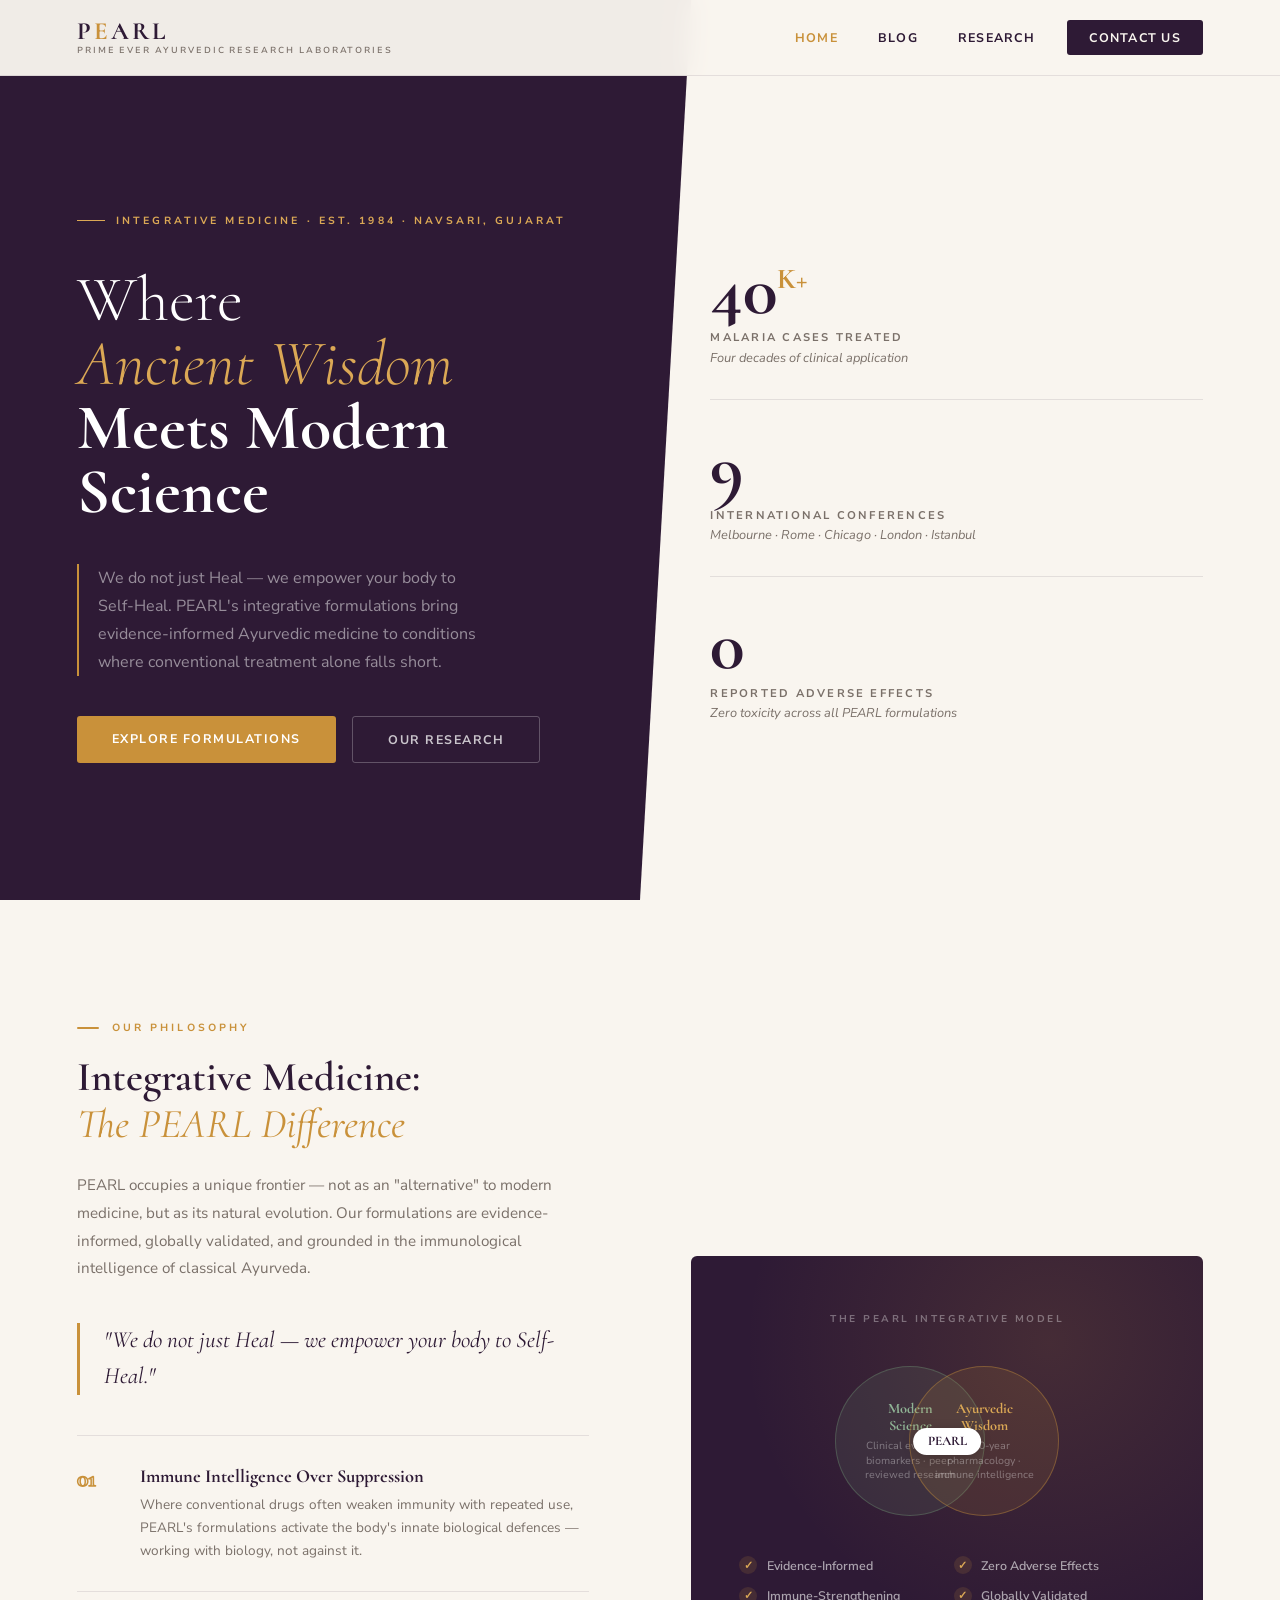
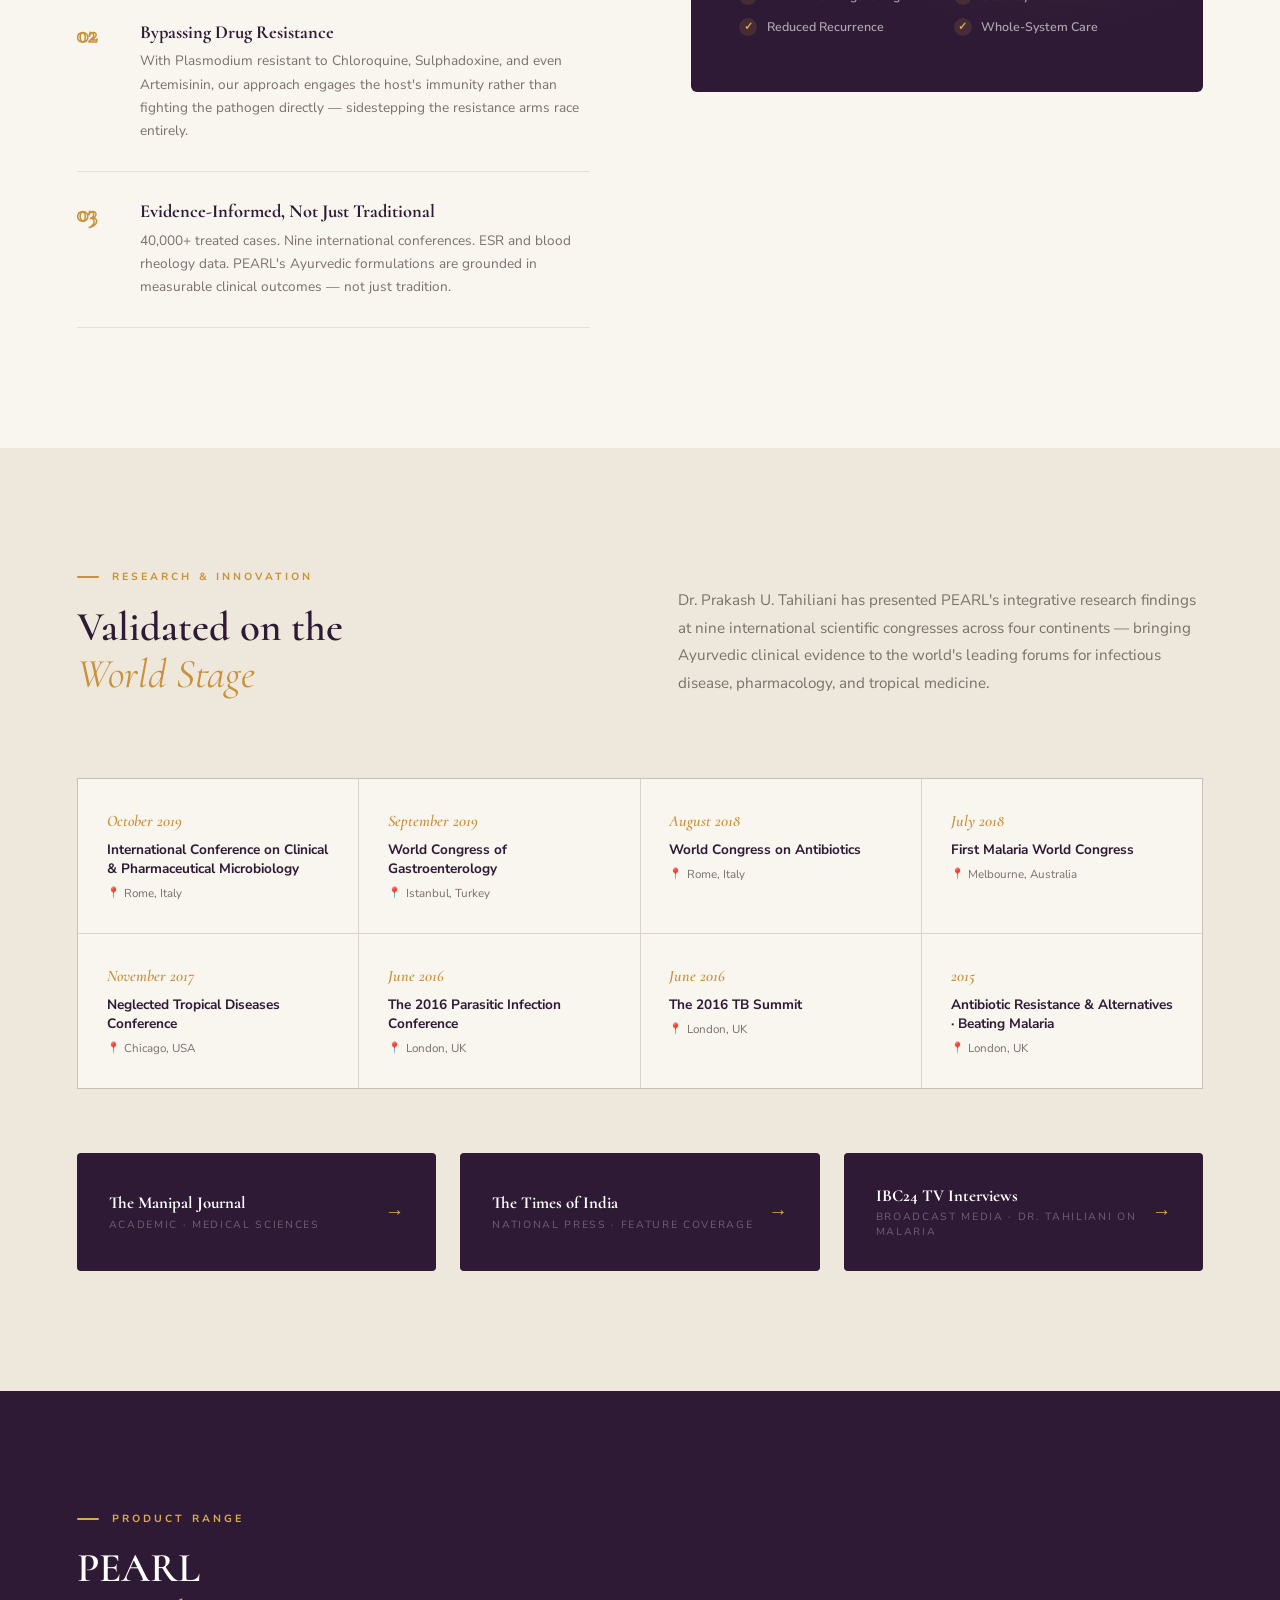
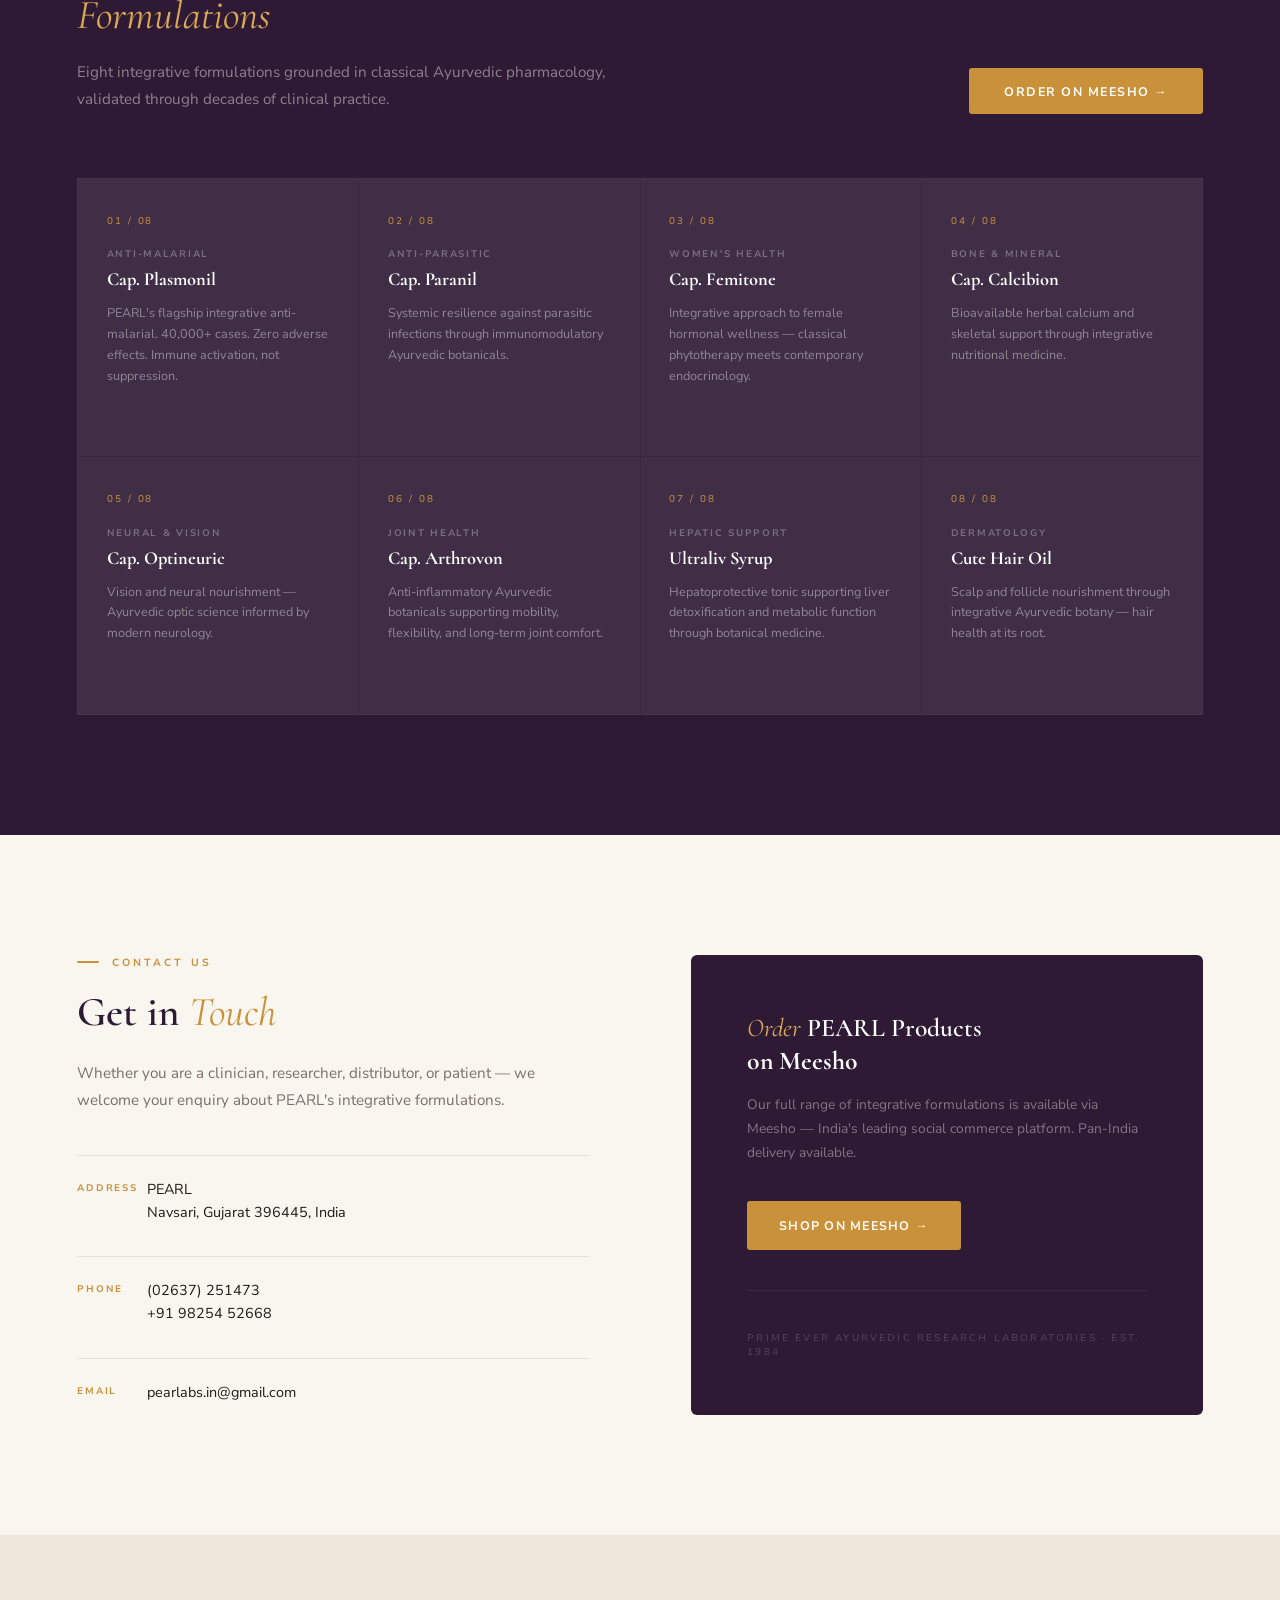
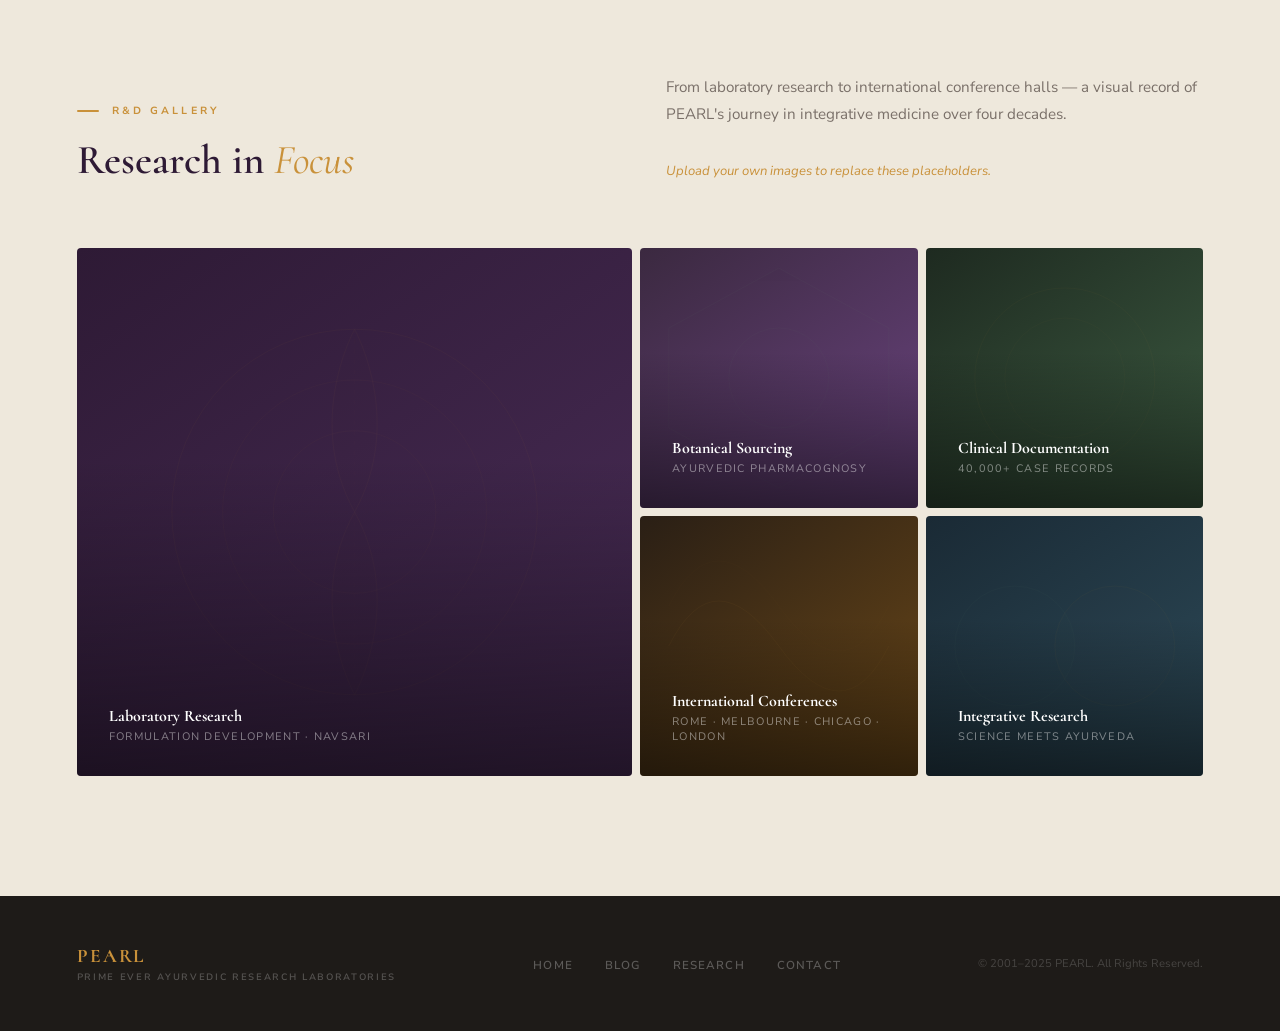
==== index.html @ f1658c4d "Add files via upload" ====
<!DOCTYPE html>
<html lang="en">
<head>
  <meta charset="UTF-8"/>
  <meta name="viewport" content="width=device-width, initial-scale=1.0"/>
  <title>PEARL — Prime Ever Ayurvedic Research Laboratories</title>
  <link rel="preconnect" href="https://fonts.googleapis.com">
  <link href="https://fonts.googleapis.com/css2?family=Cormorant:ital,wght@0,300;0,400;0,600;0,700;1,300;1,400;1,600&family=Nunito+Sans:wght@300;400;600;700&display=swap" rel="stylesheet">
  <style>
    :root {
      --ivory:      #F9F5EF;
      --cream:      #EEE8DC;
      --white:      #FFFFFF;
      --plum:       #2E1A35;
      --plum-mid:   #4A2D58;
      --plum-light: #6B4480;
      --gold:       #C9913A;
      --gold-lt:    #DBA855;
      --sage:       #6B8F71;
      --sage-lt:    #8FB395;
      --charcoal:   #1E1B18;
      --gray:       #7A7069;
      --border:     rgba(46,26,53,0.1);
      --shadow:     0 4px 32px rgba(46,26,53,0.08);
    }
    *, *::before, *::after { box-sizing: border-box; margin: 0; padding: 0; }
    html { scroll-behavior: smooth; }
    body { font-family: 'Nunito Sans', sans-serif; background: var(--ivory); color: var(--charcoal); overflow-x: hidden; }
    a { text-decoration: none; color: inherit; }
    img { max-width: 100%; display: block; }

    /* ═══════════ SHARED HEADER ═══════════ */
    .site-header {
      position: fixed; top: 0; left: 0; right: 0; z-index: 300;
      height: 76px;
      display: flex; align-items: center; justify-content: space-between;
      padding: 0 6vw;
      background: rgba(249,245,239,0.96);
      backdrop-filter: blur(12px);
      border-bottom: 1px solid var(--border);
      transition: box-shadow 0.3s;
    }
    .site-header.scrolled { box-shadow: 0 2px 24px rgba(46,26,53,0.08); }

    .header-brand {
      display: flex; flex-direction: column; gap: 1px;
    }
    .brand-name {
      font-family: 'Cormorant', serif;
      font-size: 1.55rem; font-weight: 700;
      color: var(--plum); letter-spacing: 0.12em;
      line-height: 1;
    }
    .brand-name span { color: var(--gold); }
    .brand-full {
      font-size: 0.55rem; font-weight: 600;
      letter-spacing: 0.22em; text-transform: uppercase;
      color: var(--gray);
    }

    .site-nav { display: flex; align-items: center; gap: 0.5rem; }
    .nav-item {
      font-size: 0.78rem; font-weight: 700;
      letter-spacing: 0.1em; text-transform: uppercase;
      color: var(--plum); padding: 0.5rem 1rem;
      border-radius: 2px; transition: color 0.2s, background 0.2s;
    }
    .nav-item:hover { color: var(--gold); }
    .nav-item.active { color: var(--gold); }
    .nav-cta {
      background: var(--plum); color: var(--ivory) !important;
      padding: 0.55rem 1.4rem; border-radius: 3px;
      margin-left: 0.5rem;
    }
    .nav-cta:hover { background: var(--plum-mid) !important; color: var(--ivory) !important; }

    /* ═══════════ HERO ═══════════ */
    .hero {
      min-height: 100vh;
      padding-top: 76px;
      display: grid;
      grid-template-columns: 1.05fr 0.95fr;
      position: relative;
      overflow: hidden;
      background: var(--plum);
    }

    /* Diagonal split */
    .hero::after {
      content: '';
      position: absolute;
      top: 0; right: 0; bottom: 0;
      width: 50%;
      background: var(--ivory);
      clip-path: polygon(8% 0, 100% 0, 100% 100%, 0% 100%);
    }

    .hero-left {
      position: relative; z-index: 2;
      padding: 8vh 5vw 8vh 6vw;
      display: flex; flex-direction: column; justify-content: center;
    }

    .hero-eyebrow {
      display: inline-flex; align-items: center; gap: 0.7rem;
      font-size: 0.65rem; font-weight: 700;
      letter-spacing: 0.3em; text-transform: uppercase;
      color: var(--gold-lt);
      margin-bottom: 2.5rem;
    }
    .hero-eyebrow-line { width: 28px; height: 1px; background: var(--gold-lt); }

    .hero-title {
      font-family: 'Cormorant', serif;
      font-size: clamp(3rem, 5vw, 6.5rem);
      font-weight: 300; line-height: 1.0;
      color: white;
    }
    .hero-title strong { font-weight: 700; display: block; }
    .hero-title em { font-style: italic; color: var(--gold-lt); display: block; }

    .hero-tagline {
      font-size: 1rem; color: rgba(255,255,255,0.5);
      line-height: 1.75; max-width: 400px;
      margin: 2.5rem 0;
      padding-left: 1.2rem;
      border-left: 2px solid var(--gold);
    }

    .hero-btns { display: flex; gap: 1rem; flex-wrap: wrap; }
    .btn-gold {
      background: var(--gold); color: white;
      padding: 0.9rem 2.2rem; border-radius: 3px;
      font-size: 0.78rem; font-weight: 700;
      letter-spacing: 0.12em; text-transform: uppercase;
      transition: background 0.2s, transform 0.2s;
      display: inline-block;
    }
    .btn-gold:hover { background: var(--gold-lt); transform: translateY(-2px); }
    .btn-ghost-light {
      border: 1px solid rgba(255,255,255,0.25); color: rgba(255,255,255,0.75);
      padding: 0.9rem 2.2rem; border-radius: 3px;
      font-size: 0.78rem; font-weight: 700;
      letter-spacing: 0.12em; text-transform: uppercase;
      transition: border-color 0.2s, color 0.2s;
      display: inline-block;
    }
    .btn-ghost-light:hover { border-color: var(--gold-lt); color: var(--gold-lt); }

    .hero-right {
      position: relative; z-index: 2;
      padding: 8vh 6vw 8vh 3vw;
      display: flex; flex-direction: column; justify-content: center; gap: 2rem;
    }

    .hero-stat {
      display: flex; flex-direction: column;
      padding-bottom: 2rem;
      border-bottom: 1px solid var(--border);
    }
    .hero-stat:last-child { border-bottom: none; padding-bottom: 0; }
    .hero-stat-num {
      font-family: 'Cormorant', serif;
      font-size: 4.5rem; font-weight: 700;
      color: var(--plum); line-height: 1;
    }
    .hero-stat-num sup { font-size: 1.8rem; color: var(--gold); vertical-align: super; }
    .hero-stat-label {
      font-size: 0.7rem; font-weight: 700;
      letter-spacing: 0.2em; text-transform: uppercase;
      color: var(--gray); margin-top: 0.3rem;
    }
    .hero-stat-note {
      font-size: 0.8rem; font-style: italic;
      color: var(--gray); margin-top: 0.2rem;
    }

    /* ═══════════ SECTION SHARED ═══════════ */
    .section-tag {
      font-size: 0.65rem; font-weight: 700;
      letter-spacing: 0.3em; text-transform: uppercase;
      color: var(--gold);
      display: flex; align-items: center; gap: 0.8rem;
      margin-bottom: 1.2rem;
    }
    .section-tag::before { content: ''; width: 22px; height: 2px; background: var(--gold); border-radius: 2px; }

    .section-title {
      font-family: 'Cormorant', serif;
      font-size: clamp(2rem, 3.2vw, 3.4rem);
      font-weight: 600; line-height: 1.15;
      color: var(--plum);
    }
    .section-title em { font-style: italic; color: var(--gold); font-weight: 400; }

    .section-body {
      font-size: 0.95rem; color: var(--gray);
      line-height: 1.82; max-width: 560px;
    }

    /* ═══════════ PHILOSOPHY ═══════════ */
    .philosophy {
      padding: 120px 6vw;
      background: var(--ivory);
      display: grid;
      grid-template-columns: 1fr 1fr;
      gap: 8vw; align-items: center;
    }

    .philosophy-left {}

    .philosophy-intro {
      font-size: 0.95rem; color: var(--gray); line-height: 1.82;
      margin-top: 1.5rem; margin-bottom: 2.5rem;
    }

    .philosophy-quote {
      font-family: 'Cormorant', serif;
      font-size: 1.45rem; font-style: italic; font-weight: 400;
      color: var(--plum); line-height: 1.55;
      border-left: 3px solid var(--gold);
      padding-left: 1.5rem;
      margin-bottom: 2.5rem;
    }

    .philosophy-pillars { display: flex; flex-direction: column; gap: 0; }
    .philo-pillar {
      display: grid; grid-template-columns: 44px 1fr;
      gap: 1.2rem; align-items: start;
      padding: 1.8rem 0;
      border-top: 1px solid var(--border);
    }
    .philo-pillar:last-child { border-bottom: 1px solid var(--border); }
    .pillar-num {
      font-family: 'Cormorant', serif; font-size: 1.5rem; font-weight: 700;
      color: var(--cream); -webkit-text-stroke: 1.5px var(--gold);
      line-height: 1; padding-top: 2px;
    }
    .pillar-body h4 {
      font-family: 'Cormorant', serif; font-size: 1.15rem; font-weight: 700;
      color: var(--plum); margin-bottom: 0.4rem;
    }
    .pillar-body p { font-size: 0.85rem; color: var(--gray); line-height: 1.7; }

    /* Philosophy right — integrative diagram */
    .philosophy-right {
      background: var(--plum);
      border-radius: 6px;
      padding: 3.5rem 3rem;
      position: relative; overflow: hidden;
    }
    .philosophy-right::before {
      content: '';
      position: absolute; inset: 0;
      background: radial-gradient(ellipse at 70% 20%, rgba(201,145,58,0.15), transparent 60%);
    }
    .philo-diagram-title {
      font-size: 0.62rem; font-weight: 700;
      letter-spacing: 0.25em; text-transform: uppercase;
      color: rgba(255,255,255,0.35); margin-bottom: 2.5rem;
      text-align: center; position: relative;
    }
    .philo-venn {
      display: flex; align-items: center; justify-content: center;
      gap: 0; margin-bottom: 2.5rem; position: relative;
    }
    .venn-circle {
      width: 150px; height: 150px; border-radius: 50%;
      display: flex; flex-direction: column;
      align-items: center; justify-content: center;
      text-align: center; padding: 1.2rem;
    }
    .vc-left {
      background: rgba(107,144,113,0.15);
      border: 1.5px solid rgba(107,144,113,0.4);
      margin-right: -38px; z-index: 1;
    }
    .vc-right {
      background: rgba(201,145,58,0.12);
      border: 1.5px solid rgba(201,145,58,0.4);
      margin-left: -38px; z-index: 1;
    }
    .vc-label {
      font-family: 'Cormorant', serif;
      font-size: 0.9rem; font-weight: 700; line-height: 1.2;
    }
    .vc-left .vc-label  { color: var(--sage-lt); }
    .vc-right .vc-label { color: var(--gold-lt); }
    .vc-sub { font-size: 0.65rem; color: rgba(255,255,255,0.35); margin-top: 0.3rem; line-height: 1.4; }
    .venn-center-badge {
      position: absolute; z-index: 3; left: 50%; transform: translateX(-50%);
      background: white; border-radius: 100px;
      padding: 0.35rem 0.9rem;
      font-family: 'Cormorant', serif;
      font-size: 0.82rem; font-weight: 700;
      color: var(--plum); white-space: nowrap;
      box-shadow: 0 2px 12px rgba(0,0,0,0.2);
    }
    .philo-checks { display: grid; grid-template-columns: 1fr 1fr; gap: 0.8rem; position: relative; }
    .philo-check {
      display: flex; align-items: center; gap: 0.6rem;
      font-size: 0.78rem; color: rgba(255,255,255,0.6);
      font-weight: 600;
    }
    .philo-check::before {
      content: '✓'; font-size: 0.7rem;
      color: var(--gold-lt); font-weight: 700;
      background: rgba(201,145,58,0.15);
      width: 18px; height: 18px; border-radius: 50%;
      display: flex; align-items: center; justify-content: center;
      flex-shrink: 0;
    }

    /* ═══════════ RESEARCH & INNOVATION ═══════════ */
    .research {
      background: var(--cream);
      padding: 120px 6vw;
    }
    .research-top {
      display: grid; grid-template-columns: 1fr 1fr;
      gap: 6vw; align-items: end; margin-bottom: 5rem;
    }
    .research-top .section-body { margin-top: 1.2rem; }

    .conf-grid {
      display: grid; grid-template-columns: repeat(4, 1fr);
      gap: 1px; background: var(--border);
      border: 1px solid var(--border);
    }
    .conf-card {
      background: var(--ivory); padding: 2rem 1.8rem;
      transition: background 0.2s;
    }
    .conf-card:hover { background: white; }
    .conf-card-year {
      font-family: 'Cormorant', serif;
      font-size: 1rem; font-style: italic; font-weight: 600;
      color: var(--gold); display: block; margin-bottom: 0.6rem;
    }
    .conf-card-name {
      font-size: 0.85rem; font-weight: 700;
      color: var(--plum); line-height: 1.4; margin-bottom: 0.4rem;
    }
    .conf-card-loc {
      font-size: 0.72rem; color: var(--gray);
      display: flex; align-items: center; gap: 0.3rem;
    }
    .conf-card-loc::before { content: '📍'; font-size: 0.65rem; }

    /* Press row */
    .press-row {
      display: grid; grid-template-columns: repeat(3, 1fr);
      gap: 1.5rem; margin-top: 4rem;
    }
    .press-card {
      background: var(--plum); border-radius: 4px;
      padding: 2rem 2rem;
      display: flex; align-items: center; justify-content: space-between;
      transition: background 0.2s;
    }
    .press-card:hover { background: var(--plum-mid); }
    .press-card-info {}
    .press-card-name {
      font-family: 'Cormorant', serif;
      font-size: 1.05rem; font-weight: 700; color: white;
    }
    .press-card-type {
      font-size: 0.65rem; letter-spacing: 0.16em;
      text-transform: uppercase; color: rgba(255,255,255,0.3);
      margin-top: 0.2rem;
    }
    .press-arrow { color: var(--gold-lt); font-size: 1.2rem; }

    /* ═══════════ PRODUCT RANGE ═══════════ */
    .products {
      background: var(--plum);
      padding: 120px 6vw;
    }
    .products .section-tag { color: var(--gold-lt); }
    .products .section-tag::before { background: var(--gold-lt); }
    .products .section-title { color: white; }
    .products .section-title em { color: var(--gold-lt); }

    .products-header {
      display: grid; grid-template-columns: 1fr 1fr;
      gap: 4vw; align-items: end; margin-bottom: 4rem;
    }
    .products-header .section-body { color: rgba(255,255,255,0.45); margin-top: 1.2rem; }
    .products-header-right {
      display: flex; flex-direction: column; align-items: flex-end; gap: 1rem;
    }
    .btn-gold-outline {
      border: 1px solid var(--gold); color: var(--gold);
      padding: 0.8rem 2rem; border-radius: 3px;
      font-size: 0.75rem; font-weight: 700;
      letter-spacing: 0.1em; text-transform: uppercase;
      transition: background 0.2s, color 0.2s;
      display: inline-block;
    }
    .btn-gold-outline:hover { background: var(--gold); color: white; }

    .products-grid {
      display: grid; grid-template-columns: repeat(4, 1fr);
      gap: 1px; background: rgba(255,255,255,0.06);
      border: 1px solid rgba(255,255,255,0.06);
    }
    .pcard {
      background: rgba(255,255,255,0.03);
      padding: 2.2rem 1.8rem;
      transition: background 0.25s;
      position: relative;
      display: block; color: inherit;
    }
    .pcard::after {
      content: ''; position: absolute;
      top: 0; left: 0; right: 0; height: 2px;
      background: var(--gold);
      transform: scaleX(0); transform-origin: left;
      transition: transform 0.3s;
    }
    .pcard:hover { background: rgba(255,255,255,0.07); }
    .pcard:hover::after { transform: scaleX(1); }
    .pcard:hover .pcard-more { opacity: 1; transform: translateX(0); }
    .pcard-idx {
      font-size: 0.62rem; letter-spacing: 0.2em;
      color: var(--gold); display: block; margin-bottom: 1.2rem;
    }
    .pcard-cat {
      font-size: 0.6rem; font-weight: 700;
      letter-spacing: 0.18em; text-transform: uppercase;
      color: rgba(255,255,255,0.3); margin-bottom: 0.5rem;
    }
    .pcard h3 {
      font-family: 'Cormorant', serif;
      font-size: 1.15rem; font-weight: 700;
      color: white; margin-bottom: 0.7rem; line-height: 1.3;
    }
    .pcard p { font-size: 0.79rem; color: rgba(255,255,255,0.42); line-height: 1.65; }
    .pcard-more {
      display: block; margin-top: 1.2rem;
      font-size: 0.7rem; font-weight: 700;
      letter-spacing: 0.1em; text-transform: uppercase;
      color: var(--gold); opacity: 0; transform: translateX(-6px);
      transition: all 0.25s;
    }

    /* ═══════════ CONTACT ═══════════ */
    .contact {
      background: var(--ivory);
      padding: 120px 6vw;
      display: grid;
      grid-template-columns: 1fr 1fr;
      gap: 8vw; align-items: start;
    }
    .contact-left {}
    .contact-left .section-title { margin-top: 1.2rem; margin-bottom: 1.5rem; }
    .contact-left p { font-size: 0.95rem; color: var(--gray); line-height: 1.8; margin-bottom: 2.5rem; }

    .contact-fields { display: flex; flex-direction: column; gap: 2rem; }
    .cfield {
      display: grid; grid-template-columns: 70px 1fr;
      border-top: 1px solid var(--border);
      padding-top: 1.4rem;
    }
    .cfield-label {
      font-size: 0.6rem; font-weight: 700;
      letter-spacing: 0.2em; text-transform: uppercase;
      color: var(--gold); padding-top: 3px;
    }
    .cfield-value {
      font-size: 0.9rem; color: var(--charcoal); line-height: 1.6;
    }
    .cfield-value a { color: inherit; }
    .cfield-value a:hover { color: var(--gold); }

    .contact-right {
      background: var(--plum); border-radius: 6px;
      padding: 3.5rem;
    }
    .contact-right-title {
      font-family: 'Cormorant', serif;
      font-size: 1.6rem; font-weight: 600;
      color: white; line-height: 1.3; margin-bottom: 1rem;
    }
    .contact-right-title em { font-style: italic; font-weight: 400; color: var(--gold-lt); }
    .contact-right p {
      font-size: 0.86rem; color: rgba(255,255,255,0.4);
      line-height: 1.75; margin-bottom: 2.2rem;
    }
    .meesho-btn {
      display: inline-flex; align-items: center; gap: 0.6rem;
      background: var(--gold); color: white;
      padding: 1rem 2rem; border-radius: 3px;
      font-size: 0.78rem; font-weight: 700;
      letter-spacing: 0.1em; text-transform: uppercase;
      transition: background 0.2s;
    }
    .meesho-btn:hover { background: var(--gold-lt); }
    .contact-right hr {
      border: none; border-top: 1px solid rgba(255,255,255,0.07);
      margin: 2.5rem 0;
    }
    .contact-right-est {
      font-size: 0.62rem; letter-spacing: 0.22em;
      text-transform: uppercase; color: rgba(255,255,255,0.18);
    }

    /* ═══════════ R&D GALLERY ═══════════ */
    .gallery {
      background: var(--cream);
      padding: 120px 6vw;
    }
    .gallery-header {
      display: grid; grid-template-columns: 1fr 1fr;
      gap: 4vw; align-items: end; margin-bottom: 4rem;
    }
    .gallery-header .section-body { margin-top: 1.2rem; }

    .gallery-grid {
      display: grid;
      grid-template-columns: 2fr 1fr 1fr;
      grid-template-rows: 260px 260px;
      gap: 8px;
    }
    .gallery-cell {
      border-radius: 4px;
      overflow: hidden;
      position: relative;
      background: var(--plum);
    }
    .gallery-cell-1 { grid-row: 1 / 3; }

    /* Placeholder gradient panels for gallery */
    .gc-1 { background: linear-gradient(145deg, #2E1A35, #4A2D58); }
    .gc-2 { background: linear-gradient(145deg, #3B2940, #6B4480); }
    .gc-3 { background: linear-gradient(145deg, #1E2A20, #3D5C42); }
    .gc-4 { background: linear-gradient(145deg, #2A1F15, #6B4818); }
    .gc-5 { background: linear-gradient(145deg, #1A2A35, #2D4A58); }

    .gallery-cell-inner {
      position: absolute; inset: 0;
      display: flex; flex-direction: column;
      justify-content: flex-end; padding: 2rem;
      background: linear-gradient(to top, rgba(0,0,0,0.55) 0%, transparent 60%);
    }
    .gallery-cell-title {
      font-family: 'Cormorant', serif;
      font-size: 1rem; font-weight: 700;
      color: white; margin-bottom: 0.2rem;
    }
    .gallery-cell-sub {
      font-size: 0.68rem; letter-spacing: 0.12em;
      text-transform: uppercase; color: rgba(255,255,255,0.45);
    }

    /* Decorative botanical patterns inside cells */
    .gallery-cell svg {
      position: absolute; inset: 0;
      width: 100%; height: 100%;
      opacity: 0.12;
    }

    /* ═══════════ FOOTER ═══════════ */
    .site-footer {
      background: var(--charcoal);
      padding: 3rem 6vw;
      display: flex;
      justify-content: space-between;
      align-items: center;
      flex-wrap: wrap; gap: 1.5rem;
    }
    .footer-brand {}
    .footer-brand-name {
      font-family: 'Cormorant', serif;
      font-size: 1.2rem; font-weight: 700;
      color: var(--gold); letter-spacing: 0.1em;
    }
    .footer-brand-sub {
      font-size: 0.58rem; font-weight: 600;
      letter-spacing: 0.18em; text-transform: uppercase;
      color: rgba(255,255,255,0.25); margin-top: 3px;
    }
    .footer-links {
      display: flex; gap: 2rem;
      list-style: none;
    }
    .footer-links a {
      font-size: 0.72rem; font-weight: 600;
      letter-spacing: 0.1em; text-transform: uppercase;
      color: rgba(255,255,255,0.28);
      transition: color 0.2s;
    }
    .footer-links a:hover { color: var(--gold-lt); }
    .footer-copy {
      font-size: 0.7rem;
      color: rgba(255,255,255,0.18);
    }

    /* ═══════════ RESPONSIVE ═══════════ */
    @media (max-width: 1100px) {
      .conf-grid { grid-template-columns: 1fr 1fr; }
      .products-grid { grid-template-columns: 1fr 1fr; }
    }
    @media (max-width: 860px) {
      .hero, .philosophy, .contact { grid-template-columns: 1fr; }
      .hero::after { display: none; }
      .hero { background: var(--plum); }
      .hero-right { display: none; }
      .research-top, .gallery-header, .products-header { grid-template-columns: 1fr; }
      .press-row { grid-template-columns: 1fr; }
      .gallery-grid { grid-template-columns: 1fr 1fr; grid-template-rows: auto; }
      .gallery-cell-1 { grid-row: auto; }
      .site-nav .nav-item:not(.nav-cta) { display: none; }
    }
    @media (max-width: 600px) {
      .conf-grid, .products-grid { grid-template-columns: 1fr; }
      .gallery-grid { grid-template-columns: 1fr; }
    }

    /* ═══════════ ANIMATIONS ═══════════ */
    @keyframes fadeUp {
      from { opacity: 0; transform: translateY(20px); }
      to   { opacity: 1; transform: translateY(0); }
    }
    .hero-eyebrow  { animation: fadeUp 0.5s ease 0.1s both; }
    .hero-title    { animation: fadeUp 0.6s ease 0.22s both; }
    .hero-tagline  { animation: fadeUp 0.5s ease 0.38s both; }
    .hero-btns     { animation: fadeUp 0.5s ease 0.5s both; }
  </style>
</head>
<body>

<!-- ═══ HEADER ═══ -->
<header class="site-header" id="siteHeader">
  <a href="index.html" class="header-brand">
    <span class="brand-name">P<span>E</span>ARL</span>
    <span class="brand-full">Prime Ever Ayurvedic Research Laboratories</span>
  </a>
  <nav class="site-nav">
    <a href="index.html"  class="nav-item active">Home</a>
    <a href="blog.html"   class="nav-item">Blog</a>
    <a href="post.html"   class="nav-item">Research</a>
    <a href="#contact"    class="nav-item nav-cta">Contact Us</a>
  </nav>
</header>

<!-- ═══ HERO ═══ -->
<section class="hero" id="home">
  <div class="hero-left">
    <div class="hero-eyebrow">
      <span class="hero-eyebrow-line"></span>
      Integrative Medicine · Est. 1984 · Navsari, Gujarat
    </div>
    <h1 class="hero-title">
      Where<br>
      <em>Ancient Wisdom</em>
      <strong>Meets Modern Science</strong>
    </h1>
    <p class="hero-tagline">
      We do not just Heal — we empower your body to Self-Heal. PEARL's integrative formulations bring evidence-informed Ayurvedic medicine to conditions where conventional treatment alone falls short.
    </p>
    <div class="hero-btns">
      <a href="#products" class="btn-gold">Explore Formulations</a>
      <a href="#research" class="btn-ghost-light">Our Research</a>
    </div>
  </div>

  <div class="hero-right">
    <div class="hero-stat">
      <div class="hero-stat-num">40<sup>K+</sup></div>
      <div class="hero-stat-label">Malaria Cases Treated</div>
      <div class="hero-stat-note">Four decades of clinical application</div>
    </div>
    <div class="hero-stat">
      <div class="hero-stat-num">9</div>
      <div class="hero-stat-label">International Conferences</div>
      <div class="hero-stat-note">Melbourne · Rome · Chicago · London · Istanbul</div>
    </div>
    <div class="hero-stat">
      <div class="hero-stat-num">0</div>
      <div class="hero-stat-label">Reported Adverse Effects</div>
      <div class="hero-stat-note">Zero toxicity across all PEARL formulations</div>
    </div>
  </div>
</section>

<!-- ═══ OUR PHILOSOPHY ═══ -->
<section class="philosophy" id="philosophy">
  <div class="philosophy-left">
    <div class="section-tag">Our Philosophy</div>
    <h2 class="section-title">Integrative Medicine:<br><em>The PEARL Difference</em></h2>
    <p class="philosophy-intro">
      PEARL occupies a unique frontier — not as an "alternative" to modern medicine, but as its natural evolution. Our formulations are evidence-informed, globally validated, and grounded in the immunological intelligence of classical Ayurveda.
    </p>
    <blockquote class="philosophy-quote">
      "We do not just Heal — we empower your body to Self-Heal."
    </blockquote>
    <div class="philosophy-pillars">
      <div class="philo-pillar">
        <div class="pillar-num">01</div>
        <div class="pillar-body">
          <h4>Immune Intelligence Over Suppression</h4>
          <p>Where conventional drugs often weaken immunity with repeated use, PEARL's formulations activate the body's innate biological defences — working with biology, not against it.</p>
        </div>
      </div>
      <div class="philo-pillar">
        <div class="pillar-num">02</div>
        <div class="pillar-body">
          <h4>Bypassing Drug Resistance</h4>
          <p>With Plasmodium resistant to Chloroquine, Sulphadoxine, and even Artemisinin, our approach engages the host's immunity rather than fighting the pathogen directly — sidestepping the resistance arms race entirely.</p>
        </div>
      </div>
      <div class="philo-pillar">
        <div class="pillar-num">03</div>
        <div class="pillar-body">
          <h4>Evidence-Informed, Not Just Traditional</h4>
          <p>40,000+ treated cases. Nine international conferences. ESR and blood rheology data. PEARL's Ayurvedic formulations are grounded in measurable clinical outcomes — not just tradition.</p>
        </div>
      </div>
    </div>
  </div>

  <div class="philosophy-right">
    <div class="philo-diagram-title">The PEARL Integrative Model</div>
    <div class="philo-venn">
      <div class="venn-circle vc-left">
        <div class="vc-label">Modern<br>Science</div>
        <div class="vc-sub">Clinical evidence · biomarkers · peer-reviewed research</div>
      </div>
      <div class="venn-center-badge">PEARL</div>
      <div class="venn-circle vc-right">
        <div class="vc-label">Ayurvedic<br>Wisdom</div>
        <div class="vc-sub">5,000-year pharmacology · immune intelligence</div>
      </div>
    </div>
    <div class="philo-checks">
      <div class="philo-check">Evidence-Informed</div>
      <div class="philo-check">Zero Adverse Effects</div>
      <div class="philo-check">Immune-Strengthening</div>
      <div class="philo-check">Globally Validated</div>
      <div class="philo-check">Reduced Recurrence</div>
      <div class="philo-check">Whole-System Care</div>
    </div>
  </div>
</section>

<!-- ═══ RESEARCH & INNOVATION ═══ -->
<section class="research" id="research">
  <div class="research-top">
    <div>
      <div class="section-tag">Research &amp; Innovation</div>
      <h2 class="section-title">Validated on the<br><em>World Stage</em></h2>
    </div>
    <p class="section-body">
      Dr. Prakash U. Tahiliani has presented PEARL's integrative research findings at nine international scientific congresses across four continents — bringing Ayurvedic clinical evidence to the world's leading forums for infectious disease, pharmacology, and tropical medicine.
    </p>
  </div>

  <div class="conf-grid">
    <div class="conf-card">
      <span class="conf-card-year">October 2019</span>
      <div class="conf-card-name">International Conference on Clinical &amp; Pharmaceutical Microbiology</div>
      <div class="conf-card-loc">Rome, Italy</div>
    </div>
    <div class="conf-card">
      <span class="conf-card-year">September 2019</span>
      <div class="conf-card-name">World Congress of Gastroenterology</div>
      <div class="conf-card-loc">Istanbul, Turkey</div>
    </div>
    <div class="conf-card">
      <span class="conf-card-year">August 2018</span>
      <div class="conf-card-name">World Congress on Antibiotics</div>
      <div class="conf-card-loc">Rome, Italy</div>
    </div>
    <div class="conf-card">
      <span class="conf-card-year">July 2018</span>
      <div class="conf-card-name">First Malaria World Congress</div>
      <div class="conf-card-loc">Melbourne, Australia</div>
    </div>
    <div class="conf-card">
      <span class="conf-card-year">November 2017</span>
      <div class="conf-card-name">Neglected Tropical Diseases Conference</div>
      <div class="conf-card-loc">Chicago, USA</div>
    </div>
    <div class="conf-card">
      <span class="conf-card-year">June 2016</span>
      <div class="conf-card-name">The 2016 Parasitic Infection Conference</div>
      <div class="conf-card-loc">London, UK</div>
    </div>
    <div class="conf-card">
      <span class="conf-card-year">June 2016</span>
      <div class="conf-card-name">The 2016 TB Summit</div>
      <div class="conf-card-loc">London, UK</div>
    </div>
    <div class="conf-card">
      <span class="conf-card-year">2015</span>
      <div class="conf-card-name">Antibiotic Resistance &amp; Alternatives · Beating Malaria</div>
      <div class="conf-card-loc">London, UK</div>
    </div>
  </div>

  <div class="press-row">
    <a href="https://pearlabs.in/The Manipal Journal.html" class="press-card">
      <div class="press-card-info">
        <div class="press-card-name">The Manipal Journal</div>
        <div class="press-card-type">Academic · Medical Sciences</div>
      </div>
      <div class="press-arrow">→</div>
    </a>
    <a href="https://pearlabs.in/The Times of India.html" class="press-card">
      <div class="press-card-info">
        <div class="press-card-name">The Times of India</div>
        <div class="press-card-type">National Press · Feature Coverage</div>
      </div>
      <div class="press-arrow">→</div>
    </a>
    <a href="https://pearlabs.in/PEARL News.html" class="press-card">
      <div class="press-card-info">
        <div class="press-card-name">IBC24 TV Interviews</div>
        <div class="press-card-type">Broadcast Media · Dr. Tahiliani on Malaria</div>
      </div>
      <div class="press-arrow">→</div>
    </a>
  </div>
</section>

<!-- ═══ PRODUCT RANGE ═══ -->
<section class="products" id="products">
  <div class="products-header">
    <div>
      <div class="section-tag">Product Range</div>
      <h2 class="section-title">PEARL<br><em>Formulations</em></h2>
      <p class="section-body">Eight integrative formulations grounded in classical Ayurvedic pharmacology, validated through decades of clinical practice.</p>
    </div>
    <div class="products-header-right">
      <a href="https://meesho.com/PRIMEEVERAYURVEDICRESEARCHLABORATOR" class="btn-gold" target="_blank">Order on Meesho →</a>
    </div>
  </div>

  <div class="products-grid">
    <a href="https://pearlabs.in/Plasmonil.html" class="pcard">
      <span class="pcard-idx">01 / 08</span>
      <div class="pcard-cat">Anti-Malarial</div>
      <h3>Cap. Plasmonil</h3>
      <p>PEARL's flagship integrative anti-malarial. 40,000+ cases. Zero adverse effects. Immune activation, not suppression.</p>
      <span class="pcard-more">Learn more →</span>
    </a>
    <a href="https://pearlabs.in/Paranil.html" class="pcard">
      <span class="pcard-idx">02 / 08</span>
      <div class="pcard-cat">Anti-Parasitic</div>
      <h3>Cap. Paranil</h3>
      <p>Systemic resilience against parasitic infections through immunomodulatory Ayurvedic botanicals.</p>
      <span class="pcard-more">Learn more →</span>
    </a>
    <a href="https://pearlabs.in/Femitone.html" class="pcard">
      <span class="pcard-idx">03 / 08</span>
      <div class="pcard-cat">Women's Health</div>
      <h3>Cap. Femitone</h3>
      <p>Integrative approach to female hormonal wellness — classical phytotherapy meets contemporary endocrinology.</p>
      <span class="pcard-more">Learn more →</span>
    </a>
    <a href="https://pearlabs.in/Calcibion.html" class="pcard">
      <span class="pcard-idx">04 / 08</span>
      <div class="pcard-cat">Bone &amp; Mineral</div>
      <h3>Cap. Calcibion</h3>
      <p>Bioavailable herbal calcium and skeletal support through integrative nutritional medicine.</p>
      <span class="pcard-more">Learn more →</span>
    </a>
    <a href="https://pearlabs.in/Optineuric.html" class="pcard">
      <span class="pcard-idx">05 / 08</span>
      <div class="pcard-cat">Neural &amp; Vision</div>
      <h3>Cap. Optineuric</h3>
      <p>Vision and neural nourishment — Ayurvedic optic science informed by modern neurology.</p>
      <span class="pcard-more">Learn more →</span>
    </a>
    <a href="https://pearlabs.in/Arthrovon.html" class="pcard">
      <span class="pcard-idx">06 / 08</span>
      <div class="pcard-cat">Joint Health</div>
      <h3>Cap. Arthrovon</h3>
      <p>Anti-inflammatory Ayurvedic botanicals supporting mobility, flexibility, and long-term joint comfort.</p>
      <span class="pcard-more">Learn more →</span>
    </a>
    <a href="https://pearlabs.in/Ultraliv.html" class="pcard">
      <span class="pcard-idx">07 / 08</span>
      <div class="pcard-cat">Hepatic Support</div>
      <h3>Ultraliv Syrup</h3>
      <p>Hepatoprotective tonic supporting liver detoxification and metabolic function through botanical medicine.</p>
      <span class="pcard-more">Learn more →</span>
    </a>
    <a href="https://pearlabs.in/Cute.html" class="pcard">
      <span class="pcard-idx">08 / 08</span>
      <div class="pcard-cat">Dermatology</div>
      <h3>Cute Hair Oil</h3>
      <p>Scalp and follicle nourishment through integrative Ayurvedic botany — hair health at its root.</p>
      <span class="pcard-more">Learn more →</span>
    </a>
  </div>
</section>

<!-- ═══ CONTACT ═══ -->
<section class="contact" id="contact">
  <div class="contact-left">
    <div class="section-tag">Contact Us</div>
    <h2 class="section-title">Get in <em>Touch</em></h2>
    <p>Whether you are a clinician, researcher, distributor, or patient — we welcome your enquiry about PEARL's integrative formulations.</p>
    <div class="contact-fields">
      <div class="cfield">
        <div class="cfield-label">Address</div>
        <div class="cfield-value">PEARL<br>Navsari, Gujarat 396445, India</div>
      </div>
      <div class="cfield">
        <div class="cfield-label">Phone</div>
        <div class="cfield-value">
          <a href="tel:+910263725147">(02637) 251473</a><br>
          <a href="tel:+919825452668">+91 98254 52668</a>
        </div>
      </div>
      <div class="cfield">
        <div class="cfield-label">Email</div>
        <div class="cfield-value"><a href="mailto:pearlabs.in@gmail.com">pearlabs.in@gmail.com</a></div>
      </div>
    </div>
  </div>

  <div class="contact-right">
    <h3 class="contact-right-title"><em>Order</em> PEARL Products<br><strong>on Meesho</strong></h3>
    <p>Our full range of integrative formulations is available via Meesho — India's leading social commerce platform. Pan-India delivery available.</p>
    <a href="https://meesho.com/PRIMEEVERAYURVEDICRESEARCHLABORATOR" class="meesho-btn" target="_blank">Shop on Meesho →</a>
    <hr>
    <div class="contact-right-est">Prime Ever Ayurvedic Research Laboratories · Est. 1984</div>
  </div>
</section>

<!-- ═══ R&D GALLERY ═══ -->
<section class="gallery" id="gallery">
  <div class="gallery-header">
    <div>
      <div class="section-tag">R&amp;D Gallery</div>
      <h2 class="section-title">Research in <em>Focus</em></h2>
    </div>
    <p class="section-body">
      From laboratory research to international conference halls — a visual record of PEARL's journey in integrative medicine over four decades.
      <br><br><em style="font-size:0.82rem; color:var(--gold);">Upload your own images to replace these placeholders.</em>
    </p>
  </div>

  <div class="gallery-grid">
    <div class="gallery-cell gallery-cell-1 gc-1">
      <svg viewBox="0 0 400 520" xmlns="http://www.w3.org/2000/svg">
        <circle cx="200" cy="260" r="180" stroke="rgba(201,145,58,0.4)" stroke-width="0.8" fill="none"/>
        <circle cx="200" cy="260" r="130" stroke="rgba(201,145,58,0.3)" stroke-width="0.8" fill="none"/>
        <circle cx="200" cy="260" r="80"  stroke="rgba(201,145,58,0.3)" stroke-width="0.8" fill="none"/>
        <path d="M200 80 C200 80 250 170 200 260 C150 170 200 80 200 80Z" stroke="rgba(201,145,58,0.4)" stroke-width="0.8" fill="rgba(201,145,58,0.04)"/>
        <path d="M200 440 C200 440 250 350 200 260 C150 350 200 440 200 440Z" stroke="rgba(201,145,58,0.4)" stroke-width="0.8" fill="rgba(201,145,58,0.04)"/>
        <line x1="200" y1="80" x2="200" y2="440" stroke="rgba(201,145,58,0.2)" stroke-width="0.5" stroke-dasharray="4 6"/>
        <line x1="20"  y1="260" x2="380" y2="260" stroke="rgba(201,145,58,0.2)" stroke-width="0.5" stroke-dasharray="4 6"/>
      </svg>
      <div class="gallery-cell-inner">
        <div class="gallery-cell-title">Laboratory Research</div>
        <div class="gallery-cell-sub">Formulation Development · Navsari</div>
      </div>
    </div>

    <div class="gallery-cell gc-2">
      <svg viewBox="0 0 260 260" xmlns="http://www.w3.org/2000/svg">
        <path d="M130 20 L240 80 L240 180 L130 240 L20 180 L20 80 Z" stroke="rgba(107,144,113,0.5)" stroke-width="0.8" fill="rgba(107,144,113,0.05)"/>
        <circle cx="130" cy="130" r="50" stroke="rgba(107,144,113,0.4)" stroke-width="0.8" fill="none"/>
      </svg>
      <div class="gallery-cell-inner">
        <div class="gallery-cell-title">Botanical Sourcing</div>
        <div class="gallery-cell-sub">Ayurvedic Pharmacognosy</div>
      </div>
    </div>

    <div class="gallery-cell gc-3">
      <svg viewBox="0 0 260 260" xmlns="http://www.w3.org/2000/svg">
        <rect x="40" y="40" width="180" height="180" rx="90" stroke="rgba(201,145,58,0.4)" stroke-width="0.8" fill="none"/>
        <rect x="70" y="70" width="120" height="120" rx="60" stroke="rgba(201,145,58,0.3)" stroke-width="0.8" fill="none"/>
      </svg>
      <div class="gallery-cell-inner">
        <div class="gallery-cell-title">Clinical Documentation</div>
        <div class="gallery-cell-sub">40,000+ Case Records</div>
      </div>
    </div>

    <div class="gallery-cell gc-4">
      <svg viewBox="0 0 260 260" xmlns="http://www.w3.org/2000/svg">
        <path d="M20 130 Q65 40 130 130 Q195 220 240 130" stroke="rgba(201,145,58,0.5)" stroke-width="0.8" fill="none"/>
        <path d="M20 90 Q65 0 130 90 Q195 180 240 90" stroke="rgba(201,145,58,0.3)" stroke-width="0.5" fill="none"/>
      </svg>
      <div class="gallery-cell-inner">
        <div class="gallery-cell-title">International Conferences</div>
        <div class="gallery-cell-sub">Rome · Melbourne · Chicago · London</div>
      </div>
    </div>

    <div class="gallery-cell gc-5">
      <svg viewBox="0 0 260 260" xmlns="http://www.w3.org/2000/svg">
        <circle cx="80"  cy="130" r="60" stroke="rgba(107,144,113,0.4)" stroke-width="0.8" fill="rgba(107,144,113,0.05)"/>
        <circle cx="180" cy="130" r="60" stroke="rgba(201,145,58,0.4)"  stroke-width="0.8" fill="rgba(201,145,58,0.05)"/>
      </svg>
      <div class="gallery-cell-inner">
        <div class="gallery-cell-title">Integrative Research</div>
        <div class="gallery-cell-sub">Science Meets Ayurveda</div>
      </div>
    </div>
  </div>
</section>

<!-- ═══ FOOTER ═══ -->
<footer class="site-footer">
  <div class="footer-brand">
    <div class="footer-brand-name">PEARL</div>
    <div class="footer-brand-sub">Prime Ever Ayurvedic Research Laboratories</div>
  </div>
  <ul class="footer-links">
    <li><a href="index.html">Home</a></li>
    <li><a href="blog.html">Blog</a></li>
    <li><a href="post.html">Research</a></li>
    <li><a href="#contact">Contact</a></li>
  </ul>
  <p class="footer-copy">© 2001–2025 PEARL. All Rights Reserved.</p>
</footer>

<script>
  const header = document.getElementById('siteHeader');
  window.addEventListener('scroll', () => {
    header.classList.toggle('scrolled', window.scrollY > 20);
  });
</script>
</body>
</html>
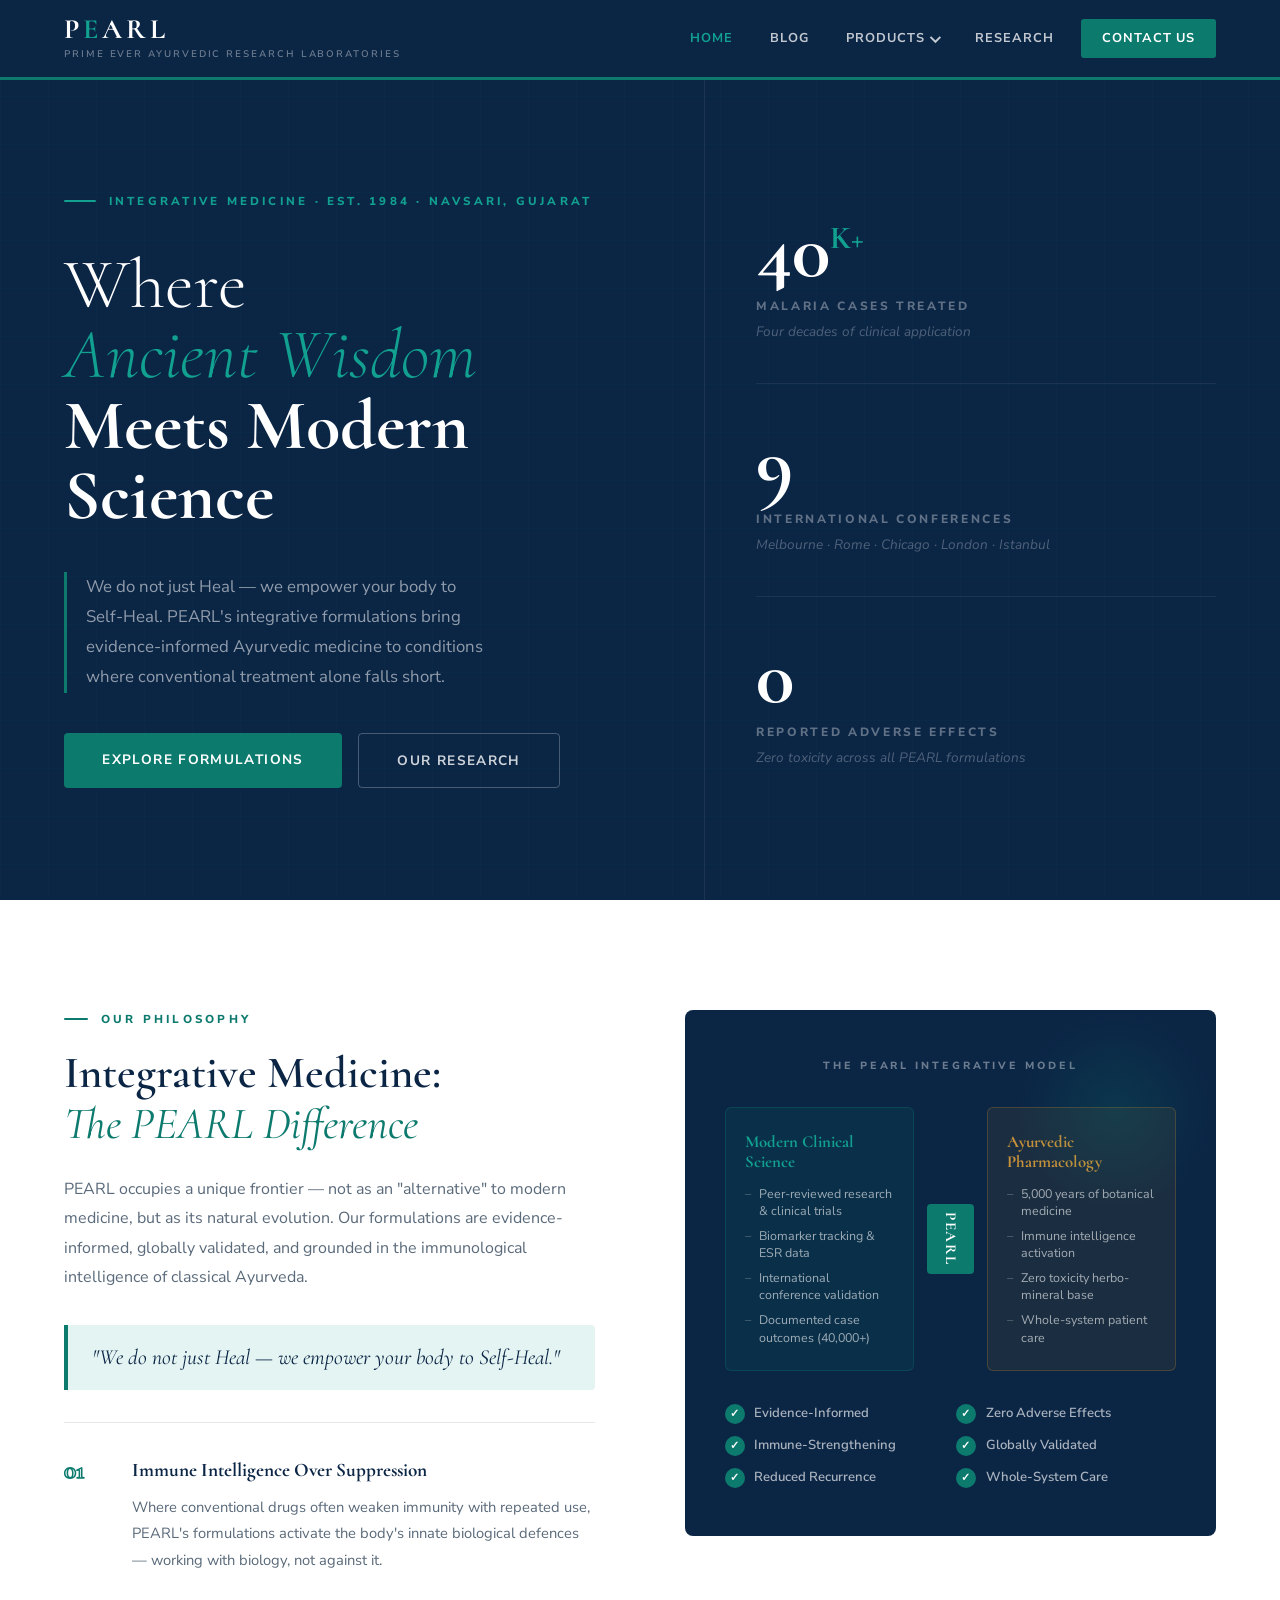
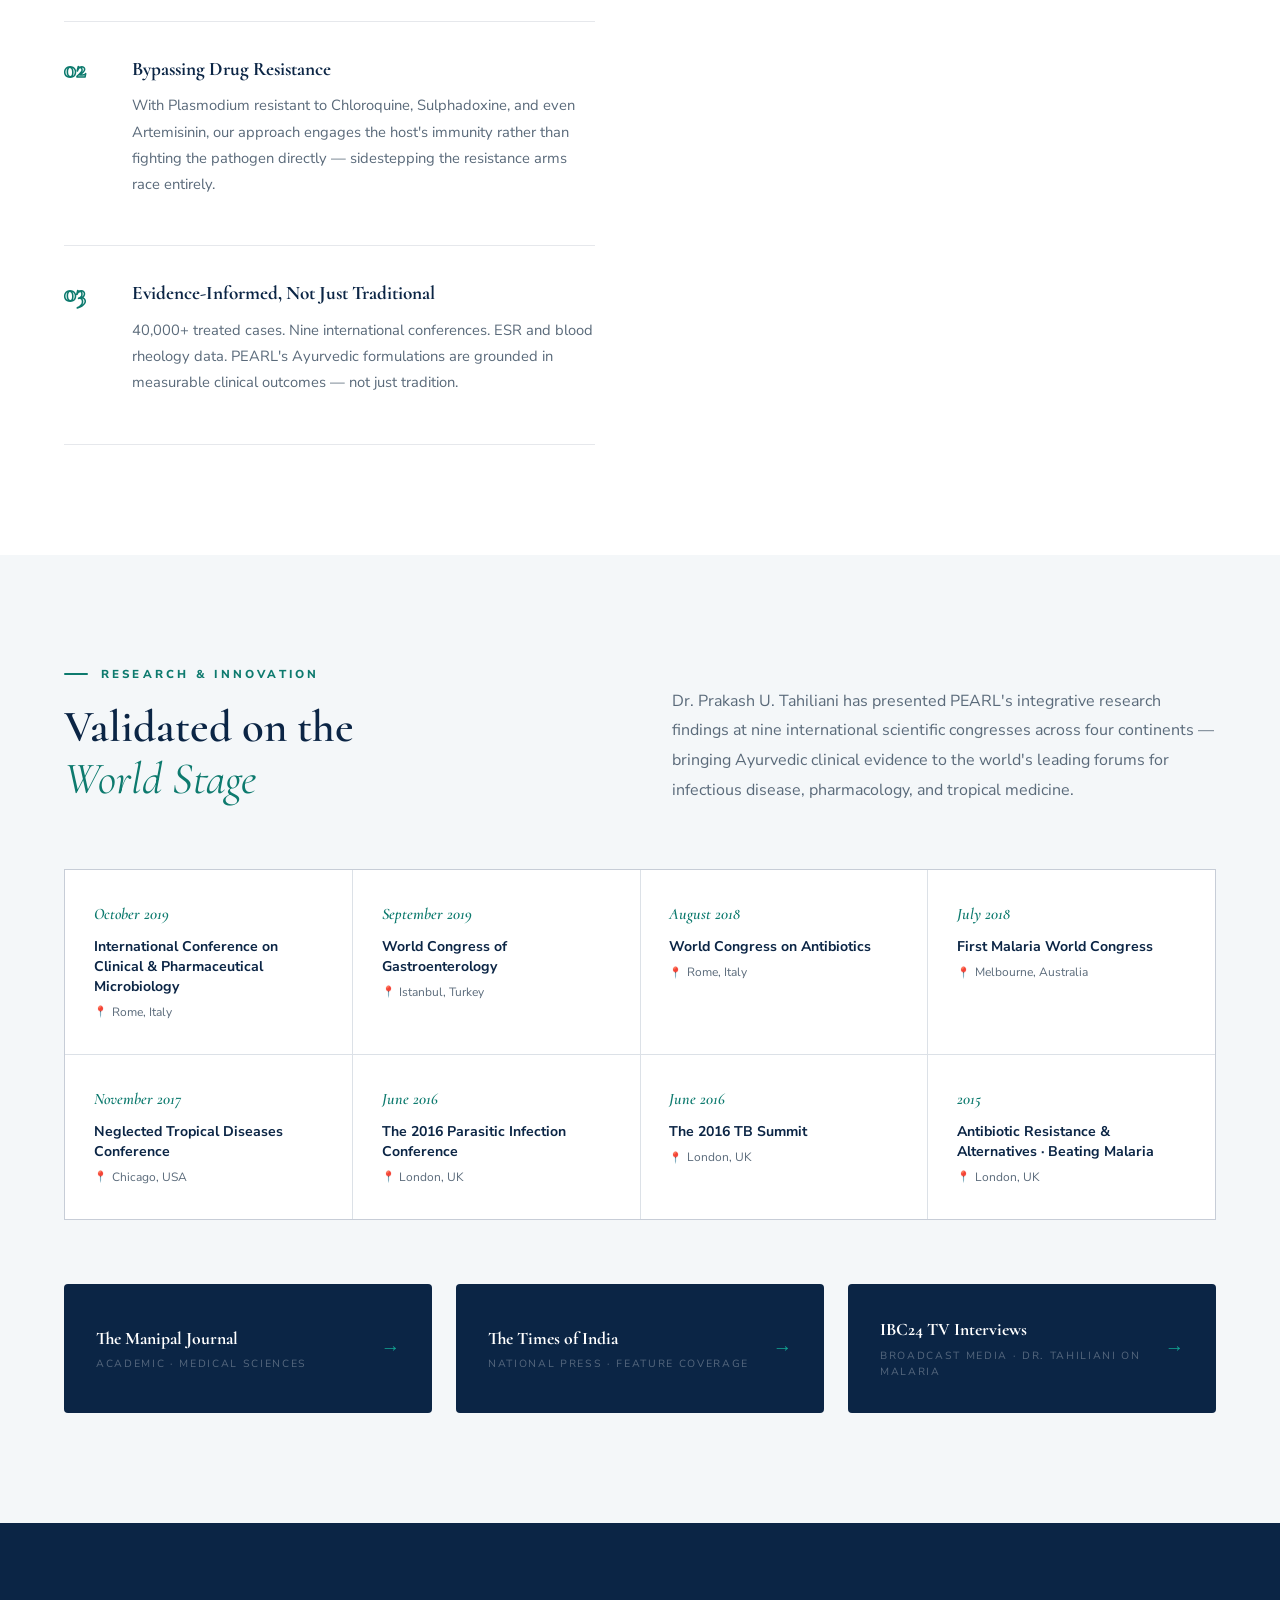
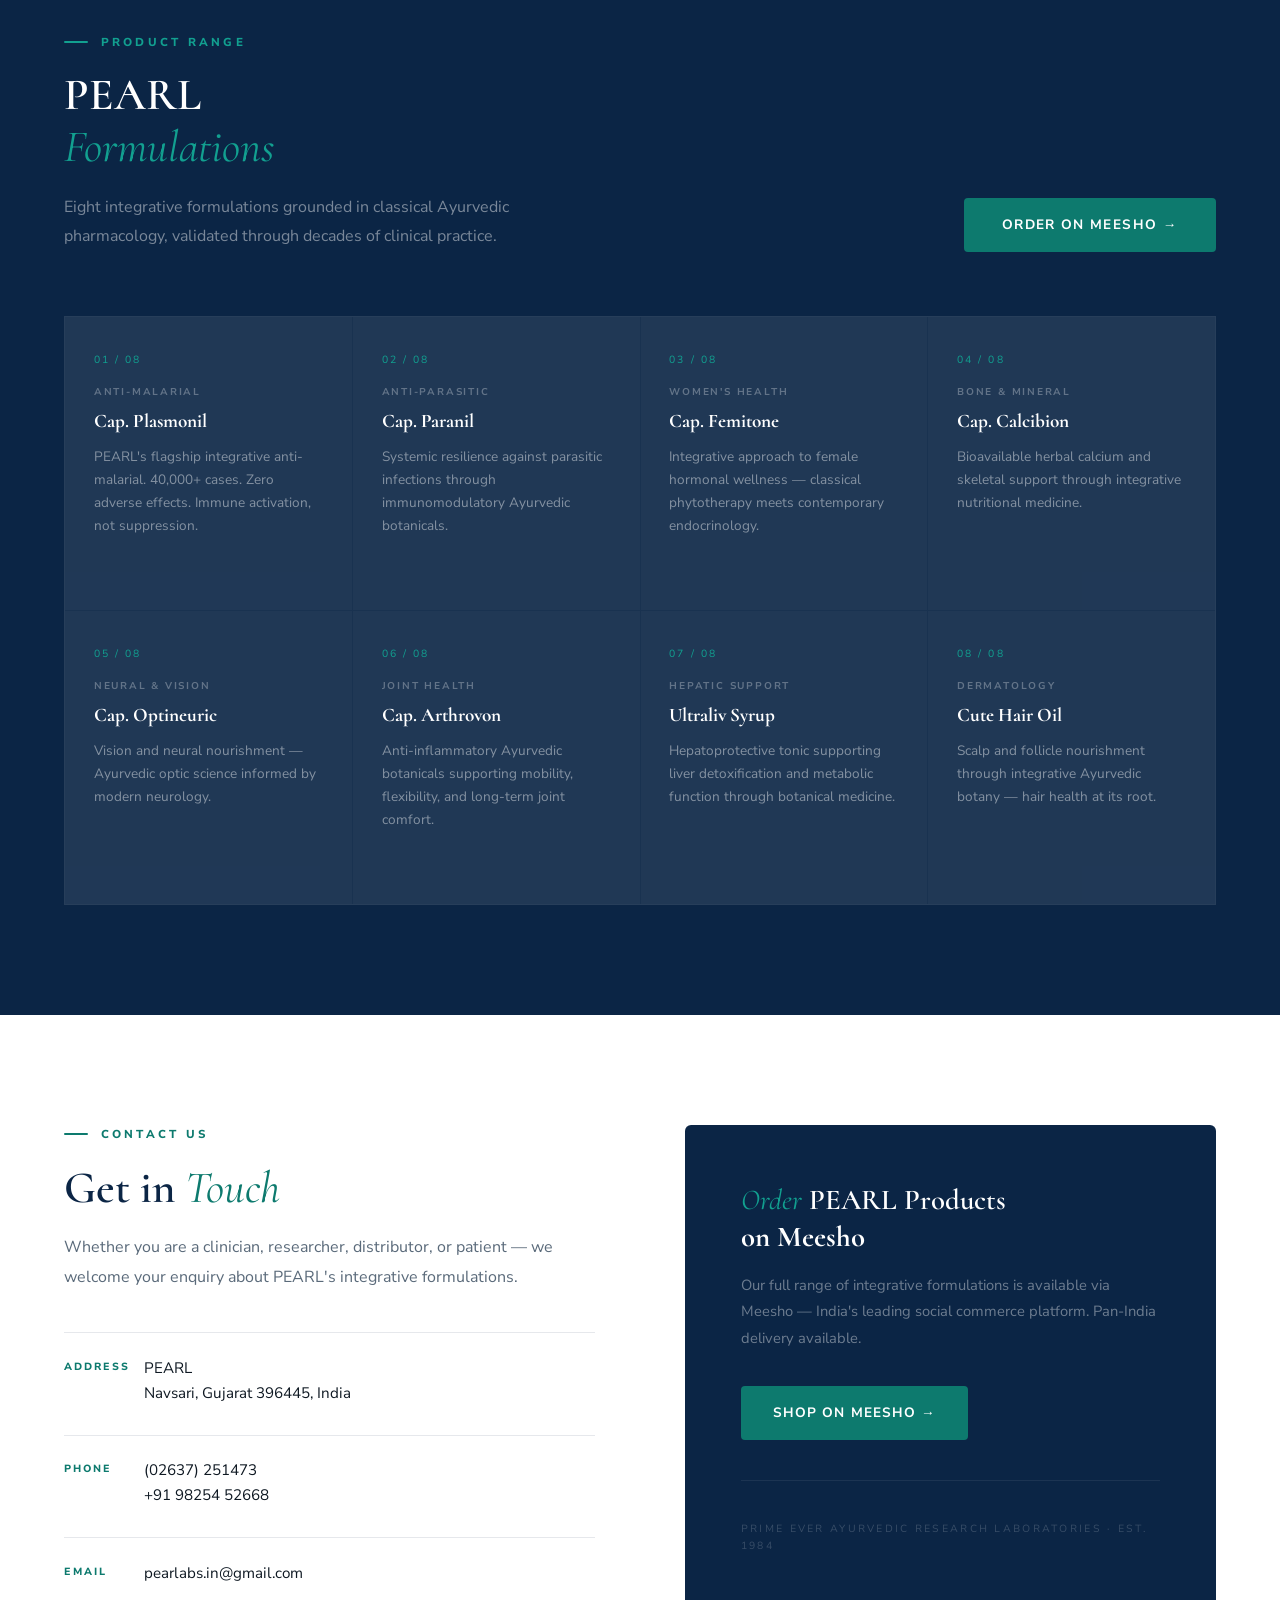
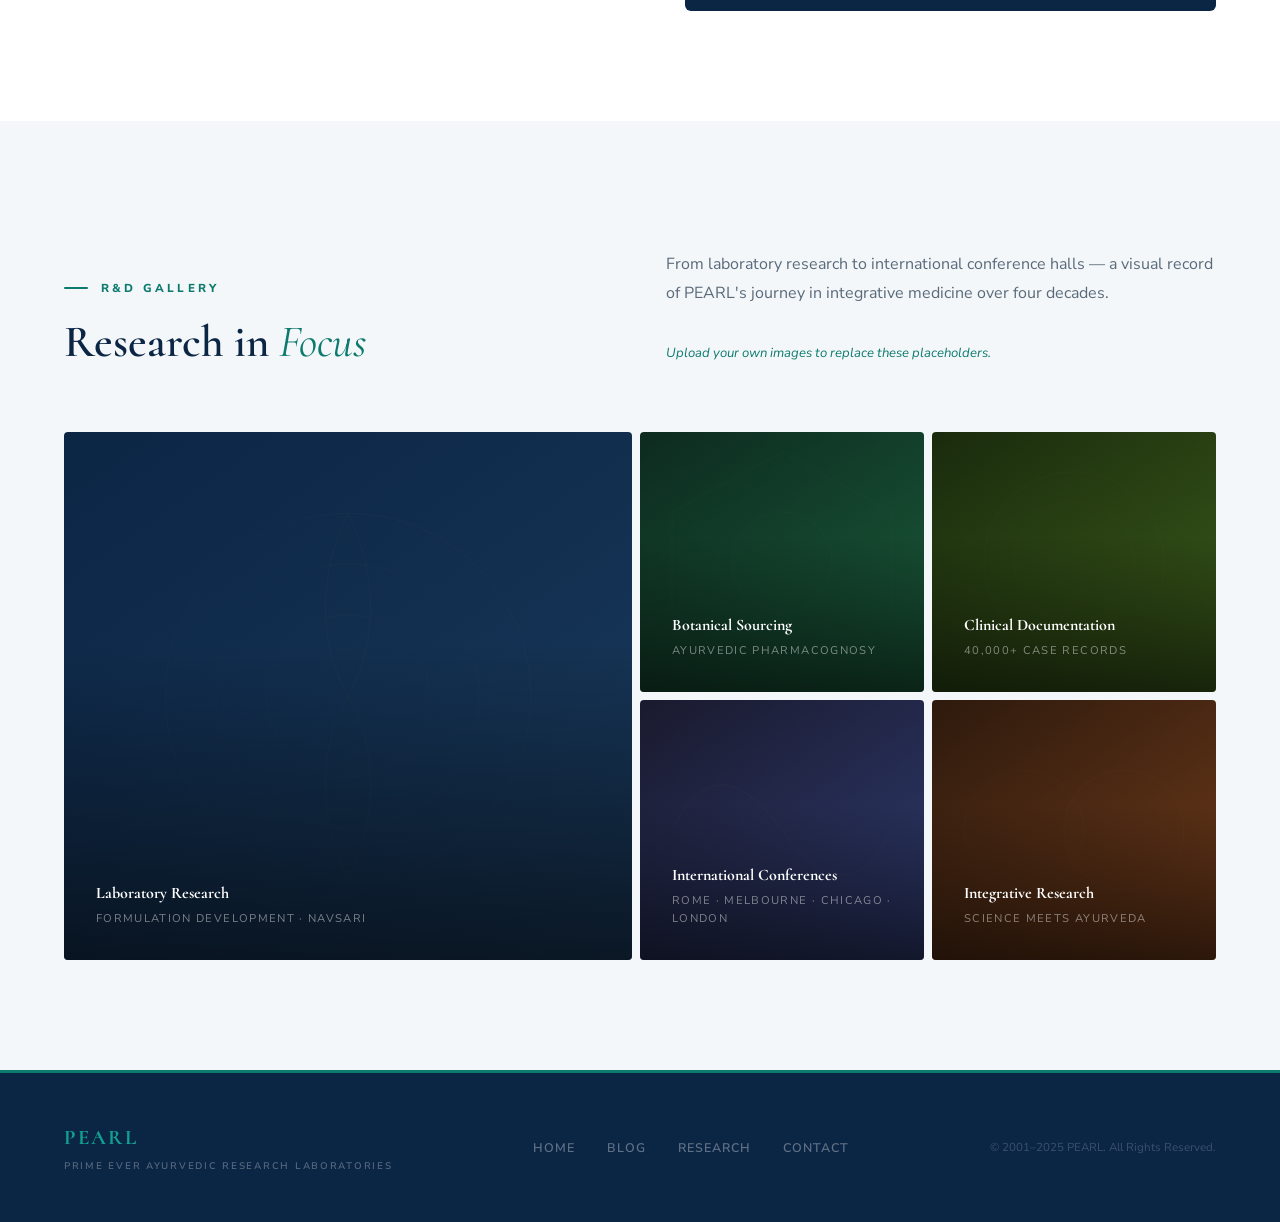
==== commit 03fc133c: "changed the theme to reflect medical feel" ====
--- a/index.html
+++ b/index.html
@@ -5,320 +5,284 @@
   <meta name="viewport" content="width=device-width, initial-scale=1.0"/>
   <title>PEARL — Prime Ever Ayurvedic Research Laboratories</title>
   <link rel="preconnect" href="https://fonts.googleapis.com">
-  <link href="https://fonts.googleapis.com/css2?family=Cormorant:ital,wght@0,300;0,400;0,600;0,700;1,300;1,400;1,600&family=Nunito+Sans:wght@300;400;600;700&display=swap" rel="stylesheet">
+  <link rel="stylesheet" href="shared.css">
+  <link href="https://fonts.googleapis.com/css2?family=Cormorant:ital,wght@0,300;0,400;0,600;0,700;1,300;1,400;1,600&family=Nunito+Sans:wght@300;400;600;700;800&display=swap" rel="stylesheet">
   <style>
-    :root {
-      --ivory:      #F9F5EF;
-      --cream:      #EEE8DC;
-      --white:      #FFFFFF;
-      --plum:       #2E1A35;
-      --plum-mid:   #4A2D58;
-      --plum-light: #6B4480;
-      --gold:       #C9913A;
-      --gold-lt:    #DBA855;
-      --sage:       #6B8F71;
-      --sage-lt:    #8FB395;
-      --charcoal:   #1E1B18;
-      --gray:       #7A7069;
-      --border:     rgba(46,26,53,0.1);
-      --shadow:     0 4px 32px rgba(46,26,53,0.08);
-    }
-    *, *::before, *::after { box-sizing: border-box; margin: 0; padding: 0; }
-    html { scroll-behavior: smooth; }
-    body { font-family: 'Nunito Sans', sans-serif; background: var(--ivory); color: var(--charcoal); overflow-x: hidden; }
-    a { text-decoration: none; color: inherit; }
-    img { max-width: 100%; display: block; }
-
-    /* ═══════════ SHARED HEADER ═══════════ */
-    .site-header {
-      position: fixed; top: 0; left: 0; right: 0; z-index: 300;
-      height: 76px;
-      display: flex; align-items: center; justify-content: space-between;
-      padding: 0 6vw;
-      background: rgba(249,245,239,0.96);
-      backdrop-filter: blur(12px);
-      border-bottom: 1px solid var(--border);
-      transition: box-shadow 0.3s;
-    }
-    .site-header.scrolled { box-shadow: 0 2px 24px rgba(46,26,53,0.08); }
-
-    .header-brand {
-      display: flex; flex-direction: column; gap: 1px;
-    }
-    .brand-name {
-      font-family: 'Cormorant', serif;
-      font-size: 1.55rem; font-weight: 700;
-      color: var(--plum); letter-spacing: 0.12em;
-      line-height: 1;
-    }
-    .brand-name span { color: var(--gold); }
-    .brand-full {
-      font-size: 0.55rem; font-weight: 600;
-      letter-spacing: 0.22em; text-transform: uppercase;
-      color: var(--gray);
-    }
-
-    .site-nav { display: flex; align-items: center; gap: 0.5rem; }
-    .nav-item {
-      font-size: 0.78rem; font-weight: 700;
-      letter-spacing: 0.1em; text-transform: uppercase;
-      color: var(--plum); padding: 0.5rem 1rem;
-      border-radius: 2px; transition: color 0.2s, background 0.2s;
-    }
-    .nav-item:hover { color: var(--gold); }
-    .nav-item.active { color: var(--gold); }
-    .nav-cta {
-      background: var(--plum); color: var(--ivory) !important;
-      padding: 0.55rem 1.4rem; border-radius: 3px;
-      margin-left: 0.5rem;
-    }
-    .nav-cta:hover { background: var(--plum-mid) !important; color: var(--ivory) !important; }
-
-    /* ═══════════ HERO ═══════════ */
+    /* ── PHARMA HOME PAGE ── */
+
+    /* HERO */
     .hero {
       min-height: 100vh;
-      padding-top: 76px;
+      padding-top: 80px;
       display: grid;
-      grid-template-columns: 1.05fr 0.95fr;
-      position: relative;
-      overflow: hidden;
-      background: var(--plum);
-    }
-
-    /* Diagonal split */
-    .hero::after {
+      grid-template-columns: 1.1fr 0.9fr;
+      background: var(--navy);
+      position: relative; overflow: hidden;
+    }
+    /* Subtle grid texture */
+    .hero::before {
       content: '';
-      position: absolute;
-      top: 0; right: 0; bottom: 0;
-      width: 50%;
-      background: var(--ivory);
-      clip-path: polygon(8% 0, 100% 0, 100% 100%, 0% 100%);
-    }
-
+      position: absolute; inset: 0;
+      background-image: linear-gradient(rgba(13,122,110,0.05) 1px, transparent 1px),
+                        linear-gradient(90deg, rgba(13,122,110,0.05) 1px, transparent 1px);
+      background-size: 48px 48px;
+      pointer-events: none;
+    }
     .hero-left {
       position: relative; z-index: 2;
-      padding: 8vh 5vw 8vh 6vw;
+      padding: 8vh 4vw 8vh 5vw;
       display: flex; flex-direction: column; justify-content: center;
     }
-
     .hero-eyebrow {
-      display: inline-flex; align-items: center; gap: 0.7rem;
-      font-size: 0.65rem; font-weight: 700;
-      letter-spacing: 0.3em; text-transform: uppercase;
-      color: var(--gold-lt);
-      margin-bottom: 2.5rem;
-    }
-    .hero-eyebrow-line { width: 28px; height: 1px; background: var(--gold-lt); }
-
+      display: inline-flex; align-items: center; gap: 0.8rem;
+      font-size: 0.72rem; font-weight: 800;
+      letter-spacing: 0.28em; text-transform: uppercase;
+      color: var(--teal-lt); margin-bottom: 2.5rem;
+    }
+    .hero-eyebrow-line { width: 32px; height: 2px; background: var(--teal-lt); border-radius: 2px; }
     .hero-title {
       font-family: 'Cormorant', serif;
-      font-size: clamp(3rem, 5vw, 6.5rem);
-      font-weight: 300; line-height: 1.0;
-      color: white;
+      font-size: clamp(3.2rem, 5.5vw, 6.5rem);
+      font-weight: 300; line-height: 1.0; color: white;
     }
     .hero-title strong { font-weight: 700; display: block; }
-    .hero-title em { font-style: italic; color: var(--gold-lt); display: block; }
-
+    .hero-title em { font-style: italic; color: var(--teal-lt); display: block; }
     .hero-tagline {
-      font-size: 1rem; color: rgba(255,255,255,0.5);
-      line-height: 1.75; max-width: 400px;
+      font-size: 1.05rem; color: rgba(255,255,255,0.55);
+      line-height: 1.8; max-width: 420px;
       margin: 2.5rem 0;
       padding-left: 1.2rem;
-      border-left: 2px solid var(--gold);
-    }
-
+      border-left: 3px solid var(--teal);
+    }
     .hero-btns { display: flex; gap: 1rem; flex-wrap: wrap; }
-    .btn-gold {
-      background: var(--gold); color: white;
-      padding: 0.9rem 2.2rem; border-radius: 3px;
-      font-size: 0.78rem; font-weight: 700;
-      letter-spacing: 0.12em; text-transform: uppercase;
-      transition: background 0.2s, transform 0.2s;
-      display: inline-block;
-    }
-    .btn-gold:hover { background: var(--gold-lt); transform: translateY(-2px); }
+    .btn-teal {
+      background: var(--teal); color: white;
+      padding: 1rem 2.4rem; border-radius: 4px;
+      font-size: 0.85rem; font-weight: 700;
+      letter-spacing: 0.1em; text-transform: uppercase;
+      transition: background 0.2s, transform 0.2s; display: inline-block;
+    }
+    .btn-teal:hover { background: var(--teal-lt); transform: translateY(-2px); }
     .btn-ghost-light {
-      border: 1px solid rgba(255,255,255,0.25); color: rgba(255,255,255,0.75);
-      padding: 0.9rem 2.2rem; border-radius: 3px;
-      font-size: 0.78rem; font-weight: 700;
-      letter-spacing: 0.12em; text-transform: uppercase;
-      transition: border-color 0.2s, color 0.2s;
-      display: inline-block;
-    }
-    .btn-ghost-light:hover { border-color: var(--gold-lt); color: var(--gold-lt); }
+      border: 1.5px solid rgba(255,255,255,0.25); color: rgba(255,255,255,0.8);
+      padding: 1rem 2.4rem; border-radius: 4px;
+      font-size: 0.85rem; font-weight: 700;
+      letter-spacing: 0.1em; text-transform: uppercase;
+      transition: border-color 0.2s, color 0.2s; display: inline-block;
+    }
+    .btn-ghost-light:hover { border-color: var(--teal-lt); color: var(--teal-lt); }
 
     .hero-right {
       position: relative; z-index: 2;
-      padding: 8vh 6vw 8vh 3vw;
-      display: flex; flex-direction: column; justify-content: center; gap: 2rem;
-    }
-
+      border-left: 1px solid rgba(255,255,255,0.07);
+      padding: 8vh 5vw 8vh 4vw;
+      display: flex; flex-direction: column; justify-content: center; gap: 0;
+    }
     .hero-stat {
-      display: flex; flex-direction: column;
-      padding-bottom: 2rem;
-      border-bottom: 1px solid var(--border);
-    }
-    .hero-stat:last-child { border-bottom: none; padding-bottom: 0; }
+      padding: 2.5rem 0;
+      border-bottom: 1px solid rgba(255,255,255,0.07);
+    }
+    .hero-stat:last-child { border-bottom: none; }
     .hero-stat-num {
       font-family: 'Cormorant', serif;
-      font-size: 4.5rem; font-weight: 700;
-      color: var(--plum); line-height: 1;
-    }
-    .hero-stat-num sup { font-size: 1.8rem; color: var(--gold); vertical-align: super; }
+      font-size: 5rem; font-weight: 700;
+      color: white; line-height: 1;
+    }
+    .hero-stat-num sup { font-size: 2rem; color: var(--teal-lt); vertical-align: super; }
     .hero-stat-label {
-      font-size: 0.7rem; font-weight: 700;
-      letter-spacing: 0.2em; text-transform: uppercase;
-      color: var(--gray); margin-top: 0.3rem;
+      font-size: 0.75rem; font-weight: 800;
+      letter-spacing: 0.22em; text-transform: uppercase;
+      color: rgba(255,255,255,0.35); margin-top: 0.4rem;
     }
     .hero-stat-note {
-      font-size: 0.8rem; font-style: italic;
-      color: var(--gray); margin-top: 0.2rem;
-    }
-
-    /* ═══════════ SECTION SHARED ═══════════ */
+      font-size: 0.85rem; font-style: italic;
+      color: rgba(255,255,255,0.28); margin-top: 0.3rem;
+    }
+
+    /* ── SHARED SECTION STYLES ── */
     .section-tag {
-      font-size: 0.65rem; font-weight: 700;
-      letter-spacing: 0.3em; text-transform: uppercase;
-      color: var(--gold);
+      font-size: 0.72rem; font-weight: 800;
+      letter-spacing: 0.28em; text-transform: uppercase;
+      color: var(--teal);
       display: flex; align-items: center; gap: 0.8rem;
       margin-bottom: 1.2rem;
     }
-    .section-tag::before { content: ''; width: 22px; height: 2px; background: var(--gold); border-radius: 2px; }
+    .section-tag::before { content: ''; width: 24px; height: 2px; background: var(--teal); border-radius: 2px; }
 
     .section-title {
       font-family: 'Cormorant', serif;
-      font-size: clamp(2rem, 3.2vw, 3.4rem);
-      font-weight: 600; line-height: 1.15;
-      color: var(--plum);
-    }
-    .section-title em { font-style: italic; color: var(--gold); font-weight: 400; }
-
-    .section-body {
-      font-size: 0.95rem; color: var(--gray);
-      line-height: 1.82; max-width: 560px;
-    }
-
-    /* ═══════════ PHILOSOPHY ═══════════ */
+      font-size: clamp(2.2rem, 3.5vw, 3.6rem);
+      font-weight: 600; line-height: 1.15; color: var(--navy);
+    }
+    .section-title em { font-style: italic; color: var(--teal); font-weight: 400; }
+
+    .section-body { font-size: 1rem; color: var(--gray); line-height: 1.85; max-width: 580px; }
+
+    /* ── DIVIDER BAND ── */
+    .divider-band {
+      background: var(--teal);
+      padding: 2.5rem 5vw;
+      display: flex; align-items: center; gap: 5rem;
+    }
+    .divider-quote {
+      font-family: 'Cormorant', serif;
+      font-size: clamp(1.15rem, 2.2vw, 1.7rem);
+      font-style: italic; color: white; line-height: 1.5; flex: 1;
+    }
+    .divider-attr {
+      min-width: 160px; font-size: 0.75rem;
+      letter-spacing: 0.15em; text-transform: uppercase;
+      color: rgba(255,255,255,0.45); line-height: 1.7;
+    }
+    .divider-attr strong { display: block; color: rgba(255,255,255,0.9); margin-bottom: 0.2rem; font-weight: 700; }
+
+    /* ── PHILOSOPHY ── */
     .philosophy {
-      padding: 120px 6vw;
-      background: var(--ivory);
+      padding: 110px 5vw;
+      background: var(--white);
       display: grid;
       grid-template-columns: 1fr 1fr;
-      gap: 8vw; align-items: center;
-    }
-
-    .philosophy-left {}
-
-    .philosophy-intro {
-      font-size: 0.95rem; color: var(--gray); line-height: 1.82;
-      margin-top: 1.5rem; margin-bottom: 2.5rem;
-    }
-
+      gap: 7vw; align-items: start;
+    }
+    .philosophy-left { position: sticky; top: 96px; }
+    .philosophy-left .section-title { margin: 1.2rem 0 1.5rem; }
+    .philosophy-left p { font-size: 1rem; color: var(--gray); line-height: 1.85; margin-bottom: 1rem; }
     .philosophy-quote {
       font-family: 'Cormorant', serif;
-      font-size: 1.45rem; font-style: italic; font-weight: 400;
-      color: var(--plum); line-height: 1.55;
-      border-left: 3px solid var(--gold);
-      padding-left: 1.5rem;
-      margin-bottom: 2.5rem;
-    }
-
-    .philosophy-pillars { display: flex; flex-direction: column; gap: 0; }
+      font-size: 1.35rem; font-style: italic; font-weight: 400;
+      color: var(--navy); line-height: 1.55;
+      border-left: 4px solid var(--teal);
+      padding: 1rem 0 1rem 1.5rem;
+      background: var(--teal-pale);
+      border-radius: 0 4px 4px 0;
+      margin: 2rem 0;
+    }
+
+    /* ── INTEGRATIVE MODEL DIAGRAM ── */
+    .philosophy-right {
+      background: var(--navy);
+      border-radius: 8px;
+      padding: 3rem 2.5rem;
+      position: relative; overflow: hidden;
+    }
+    .philosophy-right::before {
+      content: '';
+      position: absolute; top: 0; right: 0; width: 200px; height: 200px;
+      background: radial-gradient(circle, rgba(13,122,110,0.2), transparent 70%);
+      pointer-events: none;
+    }
+    .philo-diagram-title {
+      font-size: 0.65rem; font-weight: 800; letter-spacing: 0.28em;
+      text-transform: uppercase; color: rgba(255,255,255,0.4);
+      text-align: center; margin-bottom: 2rem;
+    }
+
+    /* NEW: Split panel design instead of overlapping circles */
+    .integrative-panels {
+      display: grid; grid-template-columns: 1fr auto 1fr;
+      gap: 0; margin-bottom: 2rem; align-items: stretch;
+    }
+    .int-panel {
+      padding: 1.5rem 1.2rem;
+      border-radius: 6px;
+      display: flex; flex-direction: column; gap: 0.8rem;
+    }
+    .int-panel-science {
+      background: rgba(13,122,110,0.12);
+      border: 1px solid rgba(13,122,110,0.3);
+    }
+    .int-panel-ayur {
+      background: rgba(176,125,42,0.1);
+      border: 1px solid rgba(176,125,42,0.3);
+    }
+    .int-panel-title {
+      font-family: 'Cormorant', serif;
+      font-size: 1.05rem; font-weight: 700; line-height: 1.2;
+    }
+    .int-panel-science .int-panel-title { color: var(--teal-lt); }
+    .int-panel-ayur   .int-panel-title { color: var(--gold-lt); }
+    .int-panel-points { list-style: none; display: flex; flex-direction: column; gap: 0.45rem; }
+    .int-panel-points li {
+      font-size: 0.78rem; color: rgba(255,255,255,0.6);
+      line-height: 1.4; display: flex; align-items: flex-start; gap: 0.5rem;
+    }
+    .int-panel-points li::before {
+      content: '–'; color: rgba(255,255,255,0.3); flex-shrink: 0;
+    }
+    .int-divider {
+      display: flex; align-items: center; justify-content: center;
+      padding: 0 0.8rem;
+    }
+    .int-divider-badge {
+      background: var(--teal);
+      color: white;
+      font-family: 'Cormorant', serif;
+      font-size: 0.95rem; font-weight: 700;
+      letter-spacing: 0.1em;
+      padding: 0.5rem 0.7rem;
+      border-radius: 4px;
+      writing-mode: vertical-rl;
+      text-orientation: mixed;
+      white-space: nowrap;
+    }
+
+    .philo-checks { display: grid; grid-template-columns: 1fr 1fr; gap: 0.7rem; }
+    .philo-check {
+      display: flex; align-items: center; gap: 0.6rem;
+      font-size: 0.82rem; color: rgba(255,255,255,0.65); font-weight: 600;
+    }
+    .philo-check::before {
+      content: '✓'; font-size: 0.7rem; color: white; font-weight: 700;
+      background: var(--teal);
+      width: 20px; height: 20px; border-radius: 50%;
+      display: flex; align-items: center; justify-content: center; flex-shrink: 0;
+    }
+
+    /* Pillars */
+    .pillars { display: flex; flex-direction: column; }
     .philo-pillar {
       display: grid; grid-template-columns: 44px 1fr;
-      gap: 1.2rem; align-items: start;
-      padding: 1.8rem 0;
-      border-top: 1px solid var(--border);
+      gap: 1.5rem; align-items: start;
+      padding: 2rem 0; border-top: 1px solid var(--border);
     }
     .philo-pillar:last-child { border-bottom: 1px solid var(--border); }
     .pillar-num {
-      font-family: 'Cormorant', serif; font-size: 1.5rem; font-weight: 700;
-      color: var(--cream); -webkit-text-stroke: 1.5px var(--gold);
+      font-family: 'Cormorant', serif; font-size: 1.6rem; font-weight: 700;
+      color: var(--teal-pale); -webkit-text-stroke: 1.5px var(--teal);
       line-height: 1; padding-top: 2px;
     }
     .pillar-body h4 {
-      font-family: 'Cormorant', serif; font-size: 1.15rem; font-weight: 700;
-      color: var(--plum); margin-bottom: 0.4rem;
-    }
-    .pillar-body p { font-size: 0.85rem; color: var(--gray); line-height: 1.7; }
-
-    /* Philosophy right — integrative diagram */
-    .philosophy-right {
-      background: var(--plum);
-      border-radius: 6px;
-      padding: 3.5rem 3rem;
-      position: relative; overflow: hidden;
-    }
-    .philosophy-right::before {
-      content: '';
-      position: absolute; inset: 0;
-      background: radial-gradient(ellipse at 70% 20%, rgba(201,145,58,0.15), transparent 60%);
-    }
-    .philo-diagram-title {
-      font-size: 0.62rem; font-weight: 700;
-      letter-spacing: 0.25em; text-transform: uppercase;
-      color: rgba(255,255,255,0.35); margin-bottom: 2.5rem;
-      text-align: center; position: relative;
-    }
-    .philo-venn {
-      display: flex; align-items: center; justify-content: center;
-      gap: 0; margin-bottom: 2.5rem; position: relative;
-    }
-    .venn-circle {
-      width: 150px; height: 150px; border-radius: 50%;
-      display: flex; flex-direction: column;
-      align-items: center; justify-content: center;
-      text-align: center; padding: 1.2rem;
-    }
-    .vc-left {
-      background: rgba(107,144,113,0.15);
-      border: 1.5px solid rgba(107,144,113,0.4);
-      margin-right: -38px; z-index: 1;
-    }
-    .vc-right {
-      background: rgba(201,145,58,0.12);
-      border: 1.5px solid rgba(201,145,58,0.4);
-      margin-left: -38px; z-index: 1;
-    }
-    .vc-label {
-      font-family: 'Cormorant', serif;
-      font-size: 0.9rem; font-weight: 700; line-height: 1.2;
-    }
-    .vc-left .vc-label  { color: var(--sage-lt); }
-    .vc-right .vc-label { color: var(--gold-lt); }
-    .vc-sub { font-size: 0.65rem; color: rgba(255,255,255,0.35); margin-top: 0.3rem; line-height: 1.4; }
-    .venn-center-badge {
-      position: absolute; z-index: 3; left: 50%; transform: translateX(-50%);
-      background: white; border-radius: 100px;
-      padding: 0.35rem 0.9rem;
-      font-family: 'Cormorant', serif;
-      font-size: 0.82rem; font-weight: 700;
-      color: var(--plum); white-space: nowrap;
-      box-shadow: 0 2px 12px rgba(0,0,0,0.2);
-    }
-    .philo-checks { display: grid; grid-template-columns: 1fr 1fr; gap: 0.8rem; position: relative; }
-    .philo-check {
-      display: flex; align-items: center; gap: 0.6rem;
-      font-size: 0.78rem; color: rgba(255,255,255,0.6);
-      font-weight: 600;
-    }
-    .philo-check::before {
-      content: '✓'; font-size: 0.7rem;
-      color: var(--gold-lt); font-weight: 700;
-      background: rgba(201,145,58,0.15);
-      width: 18px; height: 18px; border-radius: 50%;
-      display: flex; align-items: center; justify-content: center;
-      flex-shrink: 0;
-    }
-
-    /* ═══════════ RESEARCH & INNOVATION ═══════════ */
-    .research {
-      background: var(--cream);
-      padding: 120px 6vw;
-    }
+      font-family: 'Cormorant', serif; font-size: 1.2rem; font-weight: 700;
+      color: var(--navy); margin-bottom: 0.5rem;
+    }
+    .pillar-body p { font-size: 0.92rem; color: var(--gray); line-height: 1.78; }
+
+    /* ── APPROACH STRIP ── */
+    .approach {
+      background: var(--navy);
+      display: grid; grid-template-columns: repeat(4, 1fr);
+    }
+    .approach-item {
+      padding: 3rem 2rem;
+      border-right: 1px solid rgba(255,255,255,0.06);
+      text-align: center;
+    }
+    .approach-item:last-child { border-right: none; }
+    .approach-num {
+      font-family: 'Cormorant', serif; font-size: 2.8rem; font-weight: 700;
+      color: rgba(255,255,255,0.08); display: block; line-height: 1;
+    }
+    .approach-label {
+      font-size: 0.9rem; font-weight: 700; color: white;
+      display: block; margin: 0.5rem 0;
+    }
+    .approach-desc { font-size: 0.82rem; color: rgba(255,255,255,0.4); line-height: 1.65; }
+
+    /* ── RESEARCH ── */
+    .research { background: var(--ivory); padding: 110px 5vw; }
     .research-top {
       display: grid; grid-template-columns: 1fr 1fr;
-      gap: 6vw; align-items: end; margin-bottom: 5rem;
+      gap: 5vw; align-items: end; margin-bottom: 4rem;
     }
     .research-top .section-body { margin-top: 1.2rem; }
 
@@ -328,76 +292,67 @@
       border: 1px solid var(--border);
     }
     .conf-card {
-      background: var(--ivory); padding: 2rem 1.8rem;
+      background: var(--white); padding: 2rem 1.8rem;
       transition: background 0.2s;
     }
-    .conf-card:hover { background: white; }
+    .conf-card:hover { background: var(--teal-pale); }
     .conf-card-year {
       font-family: 'Cormorant', serif;
       font-size: 1rem; font-style: italic; font-weight: 600;
-      color: var(--gold); display: block; margin-bottom: 0.6rem;
+      color: var(--teal); display: block; margin-bottom: 0.6rem;
     }
     .conf-card-name {
-      font-size: 0.85rem; font-weight: 700;
-      color: var(--plum); line-height: 1.4; margin-bottom: 0.4rem;
+      font-size: 0.88rem; font-weight: 700; color: var(--navy);
+      line-height: 1.4; margin-bottom: 0.4rem;
     }
     .conf-card-loc {
-      font-size: 0.72rem; color: var(--gray);
+      font-size: 0.75rem; color: var(--gray);
       display: flex; align-items: center; gap: 0.3rem;
     }
     .conf-card-loc::before { content: '📍'; font-size: 0.65rem; }
 
-    /* Press row */
     .press-row {
       display: grid; grid-template-columns: repeat(3, 1fr);
       gap: 1.5rem; margin-top: 4rem;
     }
     .press-card {
-      background: var(--plum); border-radius: 4px;
-      padding: 2rem 2rem;
+      background: var(--navy); border-radius: 4px; padding: 2rem;
       display: flex; align-items: center; justify-content: space-between;
       transition: background 0.2s;
     }
-    .press-card:hover { background: var(--plum-mid); }
-    .press-card-info {}
+    .press-card:hover { background: var(--navy-mid); }
     .press-card-name {
       font-family: 'Cormorant', serif;
-      font-size: 1.05rem; font-weight: 700; color: white;
+      font-size: 1.1rem; font-weight: 700; color: white;
     }
     .press-card-type {
       font-size: 0.65rem; letter-spacing: 0.16em;
-      text-transform: uppercase; color: rgba(255,255,255,0.3);
-      margin-top: 0.2rem;
-    }
-    .press-arrow { color: var(--gold-lt); font-size: 1.2rem; }
-
-    /* ═══════════ PRODUCT RANGE ═══════════ */
-    .products {
-      background: var(--plum);
-      padding: 120px 6vw;
-    }
-    .products .section-tag { color: var(--gold-lt); }
-    .products .section-tag::before { background: var(--gold-lt); }
+      text-transform: uppercase; color: rgba(255,255,255,0.3); margin-top: 0.2rem;
+    }
+    .press-arrow { color: var(--teal-lt); font-size: 1.2rem; }
+
+    /* ── PRODUCTS ── */
+    .products { background: var(--navy); padding: 110px 5vw; }
+    .products .section-tag { color: var(--teal-lt); }
+    .products .section-tag::before { background: var(--teal-lt); }
     .products .section-title { color: white; }
-    .products .section-title em { color: var(--gold-lt); }
-
+    .products .section-title em { color: var(--teal-lt); }
     .products-header {
       display: grid; grid-template-columns: 1fr 1fr;
       gap: 4vw; align-items: end; margin-bottom: 4rem;
     }
     .products-header .section-body { color: rgba(255,255,255,0.45); margin-top: 1.2rem; }
     .products-header-right {
-      display: flex; flex-direction: column; align-items: flex-end; gap: 1rem;
-    }
-    .btn-gold-outline {
-      border: 1px solid var(--gold); color: var(--gold);
-      padding: 0.8rem 2rem; border-radius: 3px;
-      font-size: 0.75rem; font-weight: 700;
+      display: flex; flex-direction: column; align-items: flex-end;
+    }
+    .btn-teal-outline {
+      border: 1.5px solid var(--teal-lt); color: var(--teal-lt);
+      padding: 0.9rem 2rem; border-radius: 4px;
+      font-size: 0.82rem; font-weight: 700;
       letter-spacing: 0.1em; text-transform: uppercase;
-      transition: background 0.2s, color 0.2s;
-      display: inline-block;
-    }
-    .btn-gold-outline:hover { background: var(--gold); color: white; }
+      transition: background 0.2s, color 0.2s; display: inline-block;
+    }
+    .btn-teal-outline:hover { background: var(--teal); color: white; border-color: var(--teal); }
 
     .products-grid {
       display: grid; grid-template-columns: repeat(4, 1fr);
@@ -405,227 +360,99 @@
       border: 1px solid rgba(255,255,255,0.06);
     }
     .pcard {
-      background: rgba(255,255,255,0.03);
-      padding: 2.2rem 1.8rem;
-      transition: background 0.25s;
-      position: relative;
-      display: block; color: inherit;
+      background: rgba(255,255,255,0.03); padding: 2.2rem 1.8rem;
+      transition: background 0.25s; position: relative; display: block; color: inherit;
     }
     .pcard::after {
-      content: ''; position: absolute;
-      top: 0; left: 0; right: 0; height: 2px;
-      background: var(--gold);
-      transform: scaleX(0); transform-origin: left;
-      transition: transform 0.3s;
-    }
-    .pcard:hover { background: rgba(255,255,255,0.07); }
+      content: ''; position: absolute; top: 0; left: 0; right: 0; height: 3px;
+      background: var(--teal); transform: scaleX(0); transform-origin: left; transition: transform 0.3s;
+    }
+    .pcard:hover { background: rgba(255,255,255,0.08); }
     .pcard:hover::after { transform: scaleX(1); }
     .pcard:hover .pcard-more { opacity: 1; transform: translateX(0); }
-    .pcard-idx {
-      font-size: 0.62rem; letter-spacing: 0.2em;
-      color: var(--gold); display: block; margin-bottom: 1.2rem;
-    }
-    .pcard-cat {
-      font-size: 0.6rem; font-weight: 700;
-      letter-spacing: 0.18em; text-transform: uppercase;
-      color: rgba(255,255,255,0.3); margin-bottom: 0.5rem;
-    }
-    .pcard h3 {
-      font-family: 'Cormorant', serif;
-      font-size: 1.15rem; font-weight: 700;
-      color: white; margin-bottom: 0.7rem; line-height: 1.3;
-    }
-    .pcard p { font-size: 0.79rem; color: rgba(255,255,255,0.42); line-height: 1.65; }
-    .pcard-more {
-      display: block; margin-top: 1.2rem;
-      font-size: 0.7rem; font-weight: 700;
-      letter-spacing: 0.1em; text-transform: uppercase;
-      color: var(--gold); opacity: 0; transform: translateX(-6px);
-      transition: all 0.25s;
-    }
-
-    /* ═══════════ CONTACT ═══════════ */
+    .pcard-idx { font-size: 0.65rem; letter-spacing: 0.2em; color: var(--teal-lt); display: block; margin-bottom: 1rem; }
+    .pcard-cat { font-size: 0.62rem; font-weight: 700; letter-spacing: 0.18em; text-transform: uppercase; color: rgba(255,255,255,0.3); margin-bottom: 0.5rem; }
+    .pcard h3 { font-family: 'Cormorant', serif; font-size: 1.2rem; font-weight: 700; color: white; margin-bottom: 0.7rem; line-height: 1.3; }
+    .pcard p { font-size: 0.85rem; color: rgba(255,255,255,0.45); line-height: 1.7; }
+    .pcard-more { display: block; margin-top: 1.2rem; font-size: 0.72rem; font-weight: 700; letter-spacing: 0.1em; text-transform: uppercase; color: var(--teal-lt); opacity: 0; transform: translateX(-6px); transition: all 0.25s; }
+
+    /* ── CONTACT ── */
     .contact {
-      background: var(--ivory);
-      padding: 120px 6vw;
-      display: grid;
-      grid-template-columns: 1fr 1fr;
-      gap: 8vw; align-items: start;
-    }
-    .contact-left {}
-    .contact-left .section-title { margin-top: 1.2rem; margin-bottom: 1.5rem; }
-    .contact-left p { font-size: 0.95rem; color: var(--gray); line-height: 1.8; margin-bottom: 2.5rem; }
-
-    .contact-fields { display: flex; flex-direction: column; gap: 2rem; }
-    .cfield {
-      display: grid; grid-template-columns: 70px 1fr;
-      border-top: 1px solid var(--border);
-      padding-top: 1.4rem;
-    }
-    .cfield-label {
-      font-size: 0.6rem; font-weight: 700;
-      letter-spacing: 0.2em; text-transform: uppercase;
-      color: var(--gold); padding-top: 3px;
-    }
-    .cfield-value {
-      font-size: 0.9rem; color: var(--charcoal); line-height: 1.6;
-    }
+      background: var(--white); padding: 110px 5vw;
+      display: grid; grid-template-columns: 1fr 1fr;
+      gap: 7vw; align-items: start;
+    }
+    .contact-left .section-title { margin: 1.2rem 0 1.2rem; }
+    .contact-left > p { font-size: 1rem; color: var(--gray); line-height: 1.85; margin-bottom: 2.5rem; }
+    .contact-fields { display: flex; flex-direction: column; gap: 1.8rem; }
+    .cfield { display: grid; grid-template-columns: 80px 1fr; border-top: 1px solid var(--border); padding-top: 1.4rem; }
+    .cfield-label { font-size: 0.65rem; font-weight: 800; letter-spacing: 0.2em; text-transform: uppercase; color: var(--teal); padding-top: 3px; }
+    .cfield-value { font-size: 0.95rem; color: var(--charcoal); line-height: 1.65; }
     .cfield-value a { color: inherit; }
-    .cfield-value a:hover { color: var(--gold); }
-
+    .cfield-value a:hover { color: var(--teal); }
     .contact-right {
-      background: var(--plum); border-radius: 6px;
-      padding: 3.5rem;
+      background: var(--navy); border-radius: 6px; padding: 3.5rem;
     }
     .contact-right-title {
-      font-family: 'Cormorant', serif;
-      font-size: 1.6rem; font-weight: 600;
+      font-family: 'Cormorant', serif; font-size: 1.8rem; font-weight: 600;
       color: white; line-height: 1.3; margin-bottom: 1rem;
     }
-    .contact-right-title em { font-style: italic; font-weight: 400; color: var(--gold-lt); }
-    .contact-right p {
-      font-size: 0.86rem; color: rgba(255,255,255,0.4);
-      line-height: 1.75; margin-bottom: 2.2rem;
-    }
+    .contact-right-title em { font-style: italic; font-weight: 400; color: var(--teal-lt); }
+    .contact-right p { font-size: 0.92rem; color: rgba(255,255,255,0.4); line-height: 1.8; margin-bottom: 2.2rem; }
     .meesho-btn {
       display: inline-flex; align-items: center; gap: 0.6rem;
-      background: var(--gold); color: white;
-      padding: 1rem 2rem; border-radius: 3px;
-      font-size: 0.78rem; font-weight: 700;
-      letter-spacing: 0.1em; text-transform: uppercase;
+      background: var(--teal); color: white; padding: 1rem 2rem; border-radius: 4px;
+      font-size: 0.85rem; font-weight: 700; letter-spacing: 0.08em; text-transform: uppercase;
       transition: background 0.2s;
     }
-    .meesho-btn:hover { background: var(--gold-lt); }
-    .contact-right hr {
-      border: none; border-top: 1px solid rgba(255,255,255,0.07);
-      margin: 2.5rem 0;
-    }
-    .contact-right-est {
-      font-size: 0.62rem; letter-spacing: 0.22em;
-      text-transform: uppercase; color: rgba(255,255,255,0.18);
-    }
-
-    /* ═══════════ R&D GALLERY ═══════════ */
-    .gallery {
-      background: var(--cream);
-      padding: 120px 6vw;
-    }
-    .gallery-header {
-      display: grid; grid-template-columns: 1fr 1fr;
-      gap: 4vw; align-items: end; margin-bottom: 4rem;
-    }
+    .meesho-btn:hover { background: var(--teal-lt); }
+    .contact-right hr { border: none; border-top: 1px solid rgba(255,255,255,0.07); margin: 2.5rem 0; }
+    .contact-right-est { font-size: 0.65rem; letter-spacing: 0.22em; text-transform: uppercase; color: rgba(255,255,255,0.18); }
+
+    /* ── GALLERY ── */
+    .gallery { background: var(--ivory); padding: 110px 5vw; }
+    .gallery-header { display: grid; grid-template-columns: 1fr 1fr; gap: 4vw; align-items: end; margin-bottom: 4rem; }
     .gallery-header .section-body { margin-top: 1.2rem; }
-
     .gallery-grid {
-      display: grid;
-      grid-template-columns: 2fr 1fr 1fr;
-      grid-template-rows: 260px 260px;
-      gap: 8px;
-    }
-    .gallery-cell {
-      border-radius: 4px;
-      overflow: hidden;
-      position: relative;
-      background: var(--plum);
-    }
+      display: grid; grid-template-columns: 2fr 1fr 1fr;
+      grid-template-rows: 260px 260px; gap: 8px;
+    }
+    .gallery-cell { border-radius: 4px; overflow: hidden; position: relative; }
     .gallery-cell-1 { grid-row: 1 / 3; }
-
-    /* Placeholder gradient panels for gallery */
-    .gc-1 { background: linear-gradient(145deg, #2E1A35, #4A2D58); }
-    .gc-2 { background: linear-gradient(145deg, #3B2940, #6B4480); }
-    .gc-3 { background: linear-gradient(145deg, #1E2A20, #3D5C42); }
-    .gc-4 { background: linear-gradient(145deg, #2A1F15, #6B4818); }
-    .gc-5 { background: linear-gradient(145deg, #1A2A35, #2D4A58); }
-
+    .gc-1 { background: linear-gradient(145deg, var(--navy), var(--navy-mid)); }
+    .gc-2 { background: linear-gradient(145deg, #0D2B1F, #1A5A3A); }
+    .gc-3 { background: linear-gradient(145deg, #1A2B0D, #3A5A1A); }
+    .gc-4 { background: linear-gradient(145deg, #1A1A2E, #2E3A6E); }
+    .gc-5 { background: linear-gradient(145deg, #2E1A0D, #6E3A1A); }
     .gallery-cell-inner {
       position: absolute; inset: 0;
-      display: flex; flex-direction: column;
-      justify-content: flex-end; padding: 2rem;
-      background: linear-gradient(to top, rgba(0,0,0,0.55) 0%, transparent 60%);
-    }
-    .gallery-cell-title {
-      font-family: 'Cormorant', serif;
-      font-size: 1rem; font-weight: 700;
-      color: white; margin-bottom: 0.2rem;
-    }
-    .gallery-cell-sub {
-      font-size: 0.68rem; letter-spacing: 0.12em;
-      text-transform: uppercase; color: rgba(255,255,255,0.45);
-    }
-
-    /* Decorative botanical patterns inside cells */
-    .gallery-cell svg {
-      position: absolute; inset: 0;
-      width: 100%; height: 100%;
-      opacity: 0.12;
-    }
-
-    /* ═══════════ FOOTER ═══════════ */
-    .site-footer {
-      background: var(--charcoal);
-      padding: 3rem 6vw;
-      display: flex;
-      justify-content: space-between;
-      align-items: center;
-      flex-wrap: wrap; gap: 1.5rem;
-    }
-    .footer-brand {}
-    .footer-brand-name {
-      font-family: 'Cormorant', serif;
-      font-size: 1.2rem; font-weight: 700;
-      color: var(--gold); letter-spacing: 0.1em;
-    }
-    .footer-brand-sub {
-      font-size: 0.58rem; font-weight: 600;
-      letter-spacing: 0.18em; text-transform: uppercase;
-      color: rgba(255,255,255,0.25); margin-top: 3px;
-    }
-    .footer-links {
-      display: flex; gap: 2rem;
-      list-style: none;
-    }
-    .footer-links a {
-      font-size: 0.72rem; font-weight: 600;
-      letter-spacing: 0.1em; text-transform: uppercase;
-      color: rgba(255,255,255,0.28);
-      transition: color 0.2s;
-    }
-    .footer-links a:hover { color: var(--gold-lt); }
-    .footer-copy {
-      font-size: 0.7rem;
-      color: rgba(255,255,255,0.18);
-    }
-
-    /* ═══════════ RESPONSIVE ═══════════ */
-    @media (max-width: 1100px) {
-      .conf-grid { grid-template-columns: 1fr 1fr; }
-      .products-grid { grid-template-columns: 1fr 1fr; }
-    }
-    @media (max-width: 860px) {
-      .hero, .philosophy, .contact { grid-template-columns: 1fr; }
-      .hero::after { display: none; }
-      .hero { background: var(--plum); }
-      .hero-right { display: none; }
-      .research-top, .gallery-header, .products-header { grid-template-columns: 1fr; }
-      .press-row { grid-template-columns: 1fr; }
-      .gallery-grid { grid-template-columns: 1fr 1fr; grid-template-rows: auto; }
-      .gallery-cell-1 { grid-row: auto; }
-      .site-nav .nav-item:not(.nav-cta) { display: none; }
-    }
-    @media (max-width: 600px) {
-      .conf-grid, .products-grid { grid-template-columns: 1fr; }
-      .gallery-grid { grid-template-columns: 1fr; }
-    }
-
-    /* ═══════════ ANIMATIONS ═══════════ */
-    @keyframes fadeUp {
-      from { opacity: 0; transform: translateY(20px); }
-      to   { opacity: 1; transform: translateY(0); }
-    }
+      display: flex; flex-direction: column; justify-content: flex-end; padding: 2rem;
+      background: linear-gradient(to top, rgba(0,0,0,0.6) 0%, transparent 60%);
+    }
+    .gallery-cell-title { font-family: 'Cormorant', serif; font-size: 1rem; font-weight: 700; color: white; margin-bottom: 0.2rem; }
+    .gallery-cell-sub { font-size: 0.7rem; letter-spacing: 0.12em; text-transform: uppercase; color: rgba(255,255,255,0.45); }
+    .gallery-cell svg { position: absolute; inset: 0; width: 100%; height: 100%; opacity: 0.1; }
+
+    /* ANIMATIONS */
+    @keyframes fadeUp { from { opacity: 0; transform: translateY(20px); } to { opacity: 1; transform: translateY(0); } }
     .hero-eyebrow  { animation: fadeUp 0.5s ease 0.1s both; }
     .hero-title    { animation: fadeUp 0.6s ease 0.22s both; }
     .hero-tagline  { animation: fadeUp 0.5s ease 0.38s both; }
     .hero-btns     { animation: fadeUp 0.5s ease 0.5s both; }
+
+    /* RESPONSIVE */
+    @media (max-width: 1100px) { .conf-grid { grid-template-columns: 1fr 1fr; } .products-grid { grid-template-columns: 1fr 1fr; } }
+    @media (max-width: 860px) {
+      .hero, .philosophy, .contact, .research-top, .gallery-header, .products-header { grid-template-columns: 1fr; }
+      .hero::before { display: none; }
+      .hero-right { border-left: none; border-top: 1px solid rgba(255,255,255,0.07); }
+      .press-row { grid-template-columns: 1fr; }
+      .gallery-grid { grid-template-columns: 1fr 1fr; grid-template-rows: auto; }
+      .gallery-cell-1 { grid-row: auto; }
+      .approach { grid-template-columns: 1fr 1fr; }
+      .philosophy-left { position: static; }
+    }
+    @media (max-width: 600px) { .conf-grid, .products-grid { grid-template-columns: 1fr; } .gallery-grid { grid-template-columns: 1fr; } .approach { grid-template-columns: 1fr; } }
   </style>
 </head>
 <body>
@@ -637,10 +464,27 @@
     <span class="brand-full">Prime Ever Ayurvedic Research Laboratories</span>
   </a>
   <nav class="site-nav">
-    <a href="index.html"  class="nav-item active">Home</a>
-    <a href="blog.html"   class="nav-item">Blog</a>
-    <a href="post.html"   class="nav-item">Research</a>
-    <a href="#contact"    class="nav-item nav-cta">Contact Us</a>
+  <a href="index.html" class="nav-item active">Home</a>
+  <a href="blog.html"  class="nav-item">Blog</a>
+  <div class="nav-dropdown">
+    <a href="index.html#products" class="nav-item nav-dropdown-toggle">
+      Products <span class="caret"></span>
+    </a>
+    <div class="nav-dropdown-menu">
+      <a href="index.html#products" class="dropdown-item" style="border-bottom:1px solid var(--border);margin-bottom:0.3rem;padding-bottom:1rem;"><div><span style="display:block;font-size:0.8rem;font-weight:700;color:var(--teal);">View All Products →</span><span class="dropdown-item-cat">Full product range</span></div></a>
+
+      <a href="plasmonil.html" class="dropdown-item"><div><span style="display:block;font-size:0.8rem;font-weight:700;">Cap. Plasmonil</span><span class="dropdown-item-cat">Anti-Malarial</span></div></a>
+      <a href="paranil.html" class="dropdown-item"><div><span style="display:block;font-size:0.8rem;font-weight:700;">Cap. Paranil</span><span class="dropdown-item-cat">Immune Support</span></div></a>
+      <a href="femitone.html" class="dropdown-item"><div><span style="display:block;font-size:0.8rem;font-weight:700;">Cap. Femitone</span><span class="dropdown-item-cat">Women's Health</span></div></a>
+      <a href="calcibion.html" class="dropdown-item"><div><span style="display:block;font-size:0.8rem;font-weight:700;">Cap. Calcibion</span><span class="dropdown-item-cat">Bone &amp; Mineral</span></div></a>
+      <a href="optineuric.html" class="dropdown-item"><div><span style="display:block;font-size:0.8rem;font-weight:700;">Cap. Optineuric</span><span class="dropdown-item-cat">Neural &amp; Vision</span></div></a>
+      <a href="arthrovon.html" class="dropdown-item"><div><span style="display:block;font-size:0.8rem;font-weight:700;">Cap. Arthrovon</span><span class="dropdown-item-cat">Joint Health</span></div></a>
+      <a href="ultraliv.html" class="dropdown-item"><div><span style="display:block;font-size:0.8rem;font-weight:700;">Ultraliv Syrup</span><span class="dropdown-item-cat">Hepatic Support</span></div></a>
+      <a href="cute.html" class="dropdown-item"><div><span style="display:block;font-size:0.8rem;font-weight:700;">Cute Hair Oil</span><span class="dropdown-item-cat">Dermatology</span></div></a>
+    </div>
+  </div>
+  <a href="post.html"  class="nav-item">Research</a>
+  <a href="index.html#contact" class="nav-item nav-cta">Contact Us</a>
   </nav>
 </header>
 
@@ -660,7 +504,7 @@
       We do not just Heal — we empower your body to Self-Heal. PEARL's integrative formulations bring evidence-informed Ayurvedic medicine to conditions where conventional treatment alone falls short.
     </p>
     <div class="hero-btns">
-      <a href="#products" class="btn-gold">Explore Formulations</a>
+      <a href="#products" class="btn-teal">Explore Formulations</a>
       <a href="#research" class="btn-ghost-light">Our Research</a>
     </div>
   </div>
@@ -720,28 +564,40 @@
     </div>
   </div>
 
-  <div class="philosophy-right">
-    <div class="philo-diagram-title">The PEARL Integrative Model</div>
-    <div class="philo-venn">
-      <div class="venn-circle vc-left">
-        <div class="vc-label">Modern<br>Science</div>
-        <div class="vc-sub">Clinical evidence · biomarkers · peer-reviewed research</div>
-      </div>
-      <div class="venn-center-badge">PEARL</div>
-      <div class="venn-circle vc-right">
-        <div class="vc-label">Ayurvedic<br>Wisdom</div>
-        <div class="vc-sub">5,000-year pharmacology · immune intelligence</div>
-      </div>
-    </div>
-    <div class="philo-checks">
-      <div class="philo-check">Evidence-Informed</div>
-      <div class="philo-check">Zero Adverse Effects</div>
-      <div class="philo-check">Immune-Strengthening</div>
-      <div class="philo-check">Globally Validated</div>
-      <div class="philo-check">Reduced Recurrence</div>
-      <div class="philo-check">Whole-System Care</div>
-    </div>
-  </div>
+      <div class="philosophy-right">
+      <div class="philo-diagram-title">The PEARL Integrative Model</div>
+      <div class="integrative-panels">
+        <div class="int-panel int-panel-science">
+          <div class="int-panel-title">Modern Clinical Science</div>
+          <ul class="int-panel-points">
+            <li>Peer-reviewed research & clinical trials</li>
+            <li>Biomarker tracking & ESR data</li>
+            <li>International conference validation</li>
+            <li>Documented case outcomes (40,000+)</li>
+          </ul>
+        </div>
+        <div class="int-divider">
+          <div class="int-divider-badge">PEARL</div>
+        </div>
+        <div class="int-panel int-panel-ayur">
+          <div class="int-panel-title">Ayurvedic Pharmacology</div>
+          <ul class="int-panel-points">
+            <li>5,000 years of botanical medicine</li>
+            <li>Immune intelligence activation</li>
+            <li>Zero toxicity herbo-mineral base</li>
+            <li>Whole-system patient care</li>
+          </ul>
+        </div>
+      </div>
+      <div class="philo-checks">
+        <div class="philo-check">Evidence-Informed</div>
+        <div class="philo-check">Zero Adverse Effects</div>
+        <div class="philo-check">Immune-Strengthening</div>
+        <div class="philo-check">Globally Validated</div>
+        <div class="philo-check">Reduced Recurrence</div>
+        <div class="philo-check">Whole-System Care</div>
+      </div>
+    </div>
 </section>
 
 <!-- ═══ RESEARCH & INNOVATION ═══ -->
@@ -833,61 +689,61 @@
       <p class="section-body">Eight integrative formulations grounded in classical Ayurvedic pharmacology, validated through decades of clinical practice.</p>
     </div>
     <div class="products-header-right">
-      <a href="https://meesho.com/PRIMEEVERAYURVEDICRESEARCHLABORATOR" class="btn-gold" target="_blank">Order on Meesho →</a>
+      <a href="https://meesho.com/PRIMEEVERAYURVEDICRESEARCHLABORATOR" class="btn-teal" target="_blank">Order on Meesho →</a>
     </div>
   </div>
 
   <div class="products-grid">
-    <a href="https://pearlabs.in/Plasmonil.html" class="pcard">
+    <a href="plasmonil.html" class="pcard">
       <span class="pcard-idx">01 / 08</span>
       <div class="pcard-cat">Anti-Malarial</div>
       <h3>Cap. Plasmonil</h3>
       <p>PEARL's flagship integrative anti-malarial. 40,000+ cases. Zero adverse effects. Immune activation, not suppression.</p>
       <span class="pcard-more">Learn more →</span>
     </a>
-    <a href="https://pearlabs.in/Paranil.html" class="pcard">
+    <a href="paranil.html" class="pcard">
       <span class="pcard-idx">02 / 08</span>
       <div class="pcard-cat">Anti-Parasitic</div>
       <h3>Cap. Paranil</h3>
       <p>Systemic resilience against parasitic infections through immunomodulatory Ayurvedic botanicals.</p>
       <span class="pcard-more">Learn more →</span>
     </a>
-    <a href="https://pearlabs.in/Femitone.html" class="pcard">
+    <a href="femitone.html" class="pcard">
       <span class="pcard-idx">03 / 08</span>
       <div class="pcard-cat">Women's Health</div>
       <h3>Cap. Femitone</h3>
       <p>Integrative approach to female hormonal wellness — classical phytotherapy meets contemporary endocrinology.</p>
       <span class="pcard-more">Learn more →</span>
     </a>
-    <a href="https://pearlabs.in/Calcibion.html" class="pcard">
+    <a href="calcibion.html" class="pcard">
       <span class="pcard-idx">04 / 08</span>
       <div class="pcard-cat">Bone &amp; Mineral</div>
       <h3>Cap. Calcibion</h3>
       <p>Bioavailable herbal calcium and skeletal support through integrative nutritional medicine.</p>
       <span class="pcard-more">Learn more →</span>
     </a>
-    <a href="https://pearlabs.in/Optineuric.html" class="pcard">
+    <a href="optineuric.html" class="pcard">
       <span class="pcard-idx">05 / 08</span>
       <div class="pcard-cat">Neural &amp; Vision</div>
       <h3>Cap. Optineuric</h3>
       <p>Vision and neural nourishment — Ayurvedic optic science informed by modern neurology.</p>
       <span class="pcard-more">Learn more →</span>
     </a>
-    <a href="https://pearlabs.in/Arthrovon.html" class="pcard">
+    <a href="arthrovon.html" class="pcard">
       <span class="pcard-idx">06 / 08</span>
       <div class="pcard-cat">Joint Health</div>
       <h3>Cap. Arthrovon</h3>
       <p>Anti-inflammatory Ayurvedic botanicals supporting mobility, flexibility, and long-term joint comfort.</p>
       <span class="pcard-more">Learn more →</span>
     </a>
-    <a href="https://pearlabs.in/Ultraliv.html" class="pcard">
+    <a href="ultraliv.html" class="pcard">
       <span class="pcard-idx">07 / 08</span>
       <div class="pcard-cat">Hepatic Support</div>
       <h3>Ultraliv Syrup</h3>
       <p>Hepatoprotective tonic supporting liver detoxification and metabolic function through botanical medicine.</p>
       <span class="pcard-more">Learn more →</span>
     </a>
-    <a href="https://pearlabs.in/Cute.html" class="pcard">
+    <a href="cute.html" class="pcard">
       <span class="pcard-idx">08 / 08</span>
       <div class="pcard-cat">Dermatology</div>
       <h3>Cute Hair Oil</h3>
@@ -940,7 +796,7 @@
     </div>
     <p class="section-body">
       From laboratory research to international conference halls — a visual record of PEARL's journey in integrative medicine over four decades.
-      <br><br><em style="font-size:0.82rem; color:var(--gold);">Upload your own images to replace these placeholders.</em>
+      <br><br><em style="font-size:0.82rem; color:var(--teal);">Upload your own images to replace these placeholders.</em>
     </p>
   </div>
 
--- a/shared.css
+++ b/shared.css
@@ -0,0 +1,164 @@
+/* ═══════════════ SHARED PEARL STYLES ═══════════════ */
+:root {
+  --ivory:      #F4F7F9;
+  --cream:      #E8EEF2;
+  --white:      #FFFFFF;
+  --navy:       #0B2545;
+  --navy-mid:   #1A3A5C;
+  --navy-light: #2E5F8A;
+  --teal:       #0D7A6E;
+  --teal-lt:    #12A090;
+  --teal-pale:  #E4F4F2;
+  --gold:       #B07D2A;
+  --gold-lt:    #C9913A;
+  --sage:       #2E7D52;
+  --sage-lt:    #3A9E68;
+  --charcoal:   #0F1923;
+  --gray:       #5A6A7A;
+  --gray-lt:    #8A9BAB;
+  --border:     rgba(11,37,69,0.1);
+  --border-lt:  rgba(11,37,69,0.06);
+}
+*, *::before, *::after { box-sizing: border-box; margin: 0; padding: 0; }
+html { scroll-behavior: smooth; }
+body {
+  font-family: 'Nunito Sans', sans-serif;
+  background: var(--white);
+  color: var(--charcoal);
+  overflow-x: hidden;
+  font-size: 16px;
+  line-height: 1.6;
+}
+a { text-decoration: none; color: inherit; }
+img { max-width: 100%; display: block; }
+
+/* ── HEADER ── */
+.site-header {
+  position: fixed; top: 0; left: 0; right: 0; z-index: 300;
+  height: 80px;
+  display: flex; align-items: center; justify-content: space-between;
+  padding: 0 5vw;
+  background: var(--navy);
+  border-bottom: 3px solid var(--teal);
+  transition: box-shadow 0.3s;
+}
+.site-header.scrolled { box-shadow: 0 4px 32px rgba(11,37,69,0.3); }
+
+.header-brand { display: flex; flex-direction: column; gap: 3px; text-decoration: none; }
+.brand-name {
+  font-family: 'Cormorant', serif;
+  font-size: 1.75rem; font-weight: 700;
+  color: white; letter-spacing: 0.14em; line-height: 1;
+}
+.brand-name span { color: var(--teal-lt); }
+.brand-full {
+  font-size: 0.6rem; font-weight: 600;
+  letter-spacing: 0.2em; text-transform: uppercase;
+  color: rgba(255,255,255,0.4);
+}
+
+.site-nav { display: flex; align-items: center; gap: 0.3rem; position: relative; }
+
+.nav-item {
+  font-size: 0.8rem; font-weight: 700;
+  letter-spacing: 0.08em; text-transform: uppercase;
+  color: rgba(255,255,255,0.75);
+  padding: 0.5rem 1rem; border-radius: 3px;
+  transition: color 0.2s, background 0.2s;
+  white-space: nowrap; display: inline-flex; align-items: center; gap: 0.3rem;
+}
+.nav-item:hover { color: white; background: rgba(255,255,255,0.08); }
+.nav-item.active { color: var(--teal-lt); }
+
+/* Products dropdown */
+.nav-dropdown { position: relative; }
+.nav-dropdown-toggle { cursor: pointer; }
+.nav-dropdown-toggle .caret {
+  width: 8px; height: 8px;
+  border-right: 2px solid currentColor;
+  border-bottom: 2px solid currentColor;
+  transform: rotate(45deg) translateY(-2px);
+  display: inline-block;
+  transition: transform 0.2s;
+}
+.nav-dropdown:hover .caret { transform: rotate(-135deg) translateY(2px); }
+
+.nav-dropdown-menu {
+  position: absolute; top: calc(100% + 8px); left: 50%;
+  transform: translateX(-50%) translateY(-4px);
+  background: white;
+  border: 1px solid var(--border);
+  border-top: 3px solid var(--teal);
+  border-radius: 4px;
+  box-shadow: 0 16px 48px rgba(11,37,69,0.18);
+  padding: 0.5rem;
+  min-width: 240px;
+  opacity: 0; pointer-events: none;
+  transition: opacity 0.2s, transform 0.2s;
+  z-index: 400;
+}
+.nav-dropdown:hover .nav-dropdown-menu {
+  opacity: 1; pointer-events: all;
+  transform: translateX(-50%) translateY(0);
+}
+.nav-dropdown-menu::before {
+  content: '';
+  position: absolute; top: -7px; left: 50%; transform: translateX(-50%);
+  width: 12px; height: 12px;
+  background: var(--teal);
+  clip-path: polygon(0 100%, 50% 0, 100% 100%);
+}
+
+.dropdown-item {
+  display: flex; align-items: center; gap: 0.8rem;
+  padding: 0.65rem 1rem; border-radius: 3px;
+  font-size: 0.82rem; font-weight: 600;
+  color: var(--navy); transition: background 0.15s, color 0.15s;
+}
+.dropdown-item:hover { background: var(--ivory); color: var(--teal); }
+.dropdown-item.active { color: var(--teal); background: var(--teal-pale); }
+.dropdown-item-cat {
+  font-size: 0.62rem; font-weight: 700;
+  letter-spacing: 0.14em; text-transform: uppercase;
+  color: var(--gray-lt); display: block; margin-top: 1px;
+}
+.dropdown-sep { height: 1px; background: var(--border-lt); margin: 0.3rem 0.5rem; }
+
+.nav-cta {
+  background: var(--teal) !important;
+  color: white !important;
+  padding: 0.55rem 1.3rem; border-radius: 3px;
+  margin-left: 0.4rem;
+}
+.nav-cta:hover { background: var(--teal-lt) !important; }
+
+/* ── FOOTER ── */
+.site-footer {
+  background: var(--navy);
+  border-top: 3px solid var(--teal);
+  padding: 3rem 5vw;
+  display: flex; justify-content: space-between; align-items: center;
+  flex-wrap: wrap; gap: 1.5rem;
+}
+.footer-brand-name {
+  font-family: 'Cormorant', serif; font-size: 1.3rem;
+  font-weight: 700; color: var(--teal-lt); letter-spacing: 0.1em;
+}
+.footer-brand-sub {
+  font-size: 0.6rem; font-weight: 600;
+  letter-spacing: 0.18em; text-transform: uppercase;
+  color: rgba(255,255,255,0.3); margin-top: 4px;
+}
+.footer-links { display: flex; gap: 2rem; list-style: none; flex-wrap: wrap; }
+.footer-links a {
+  font-size: 0.78rem; font-weight: 600; letter-spacing: 0.08em;
+  text-transform: uppercase; color: rgba(255,255,255,0.35);
+  transition: color 0.2s;
+}
+.footer-links a:hover { color: var(--teal-lt); }
+.footer-copy { font-size: 0.72rem; color: rgba(255,255,255,0.2); }
+
+@media (max-width: 860px) {
+  .site-nav .nav-item:not(.nav-cta):not(.nav-dropdown-toggle) { display: none; }
+  .nav-dropdown { display: none; }
+}
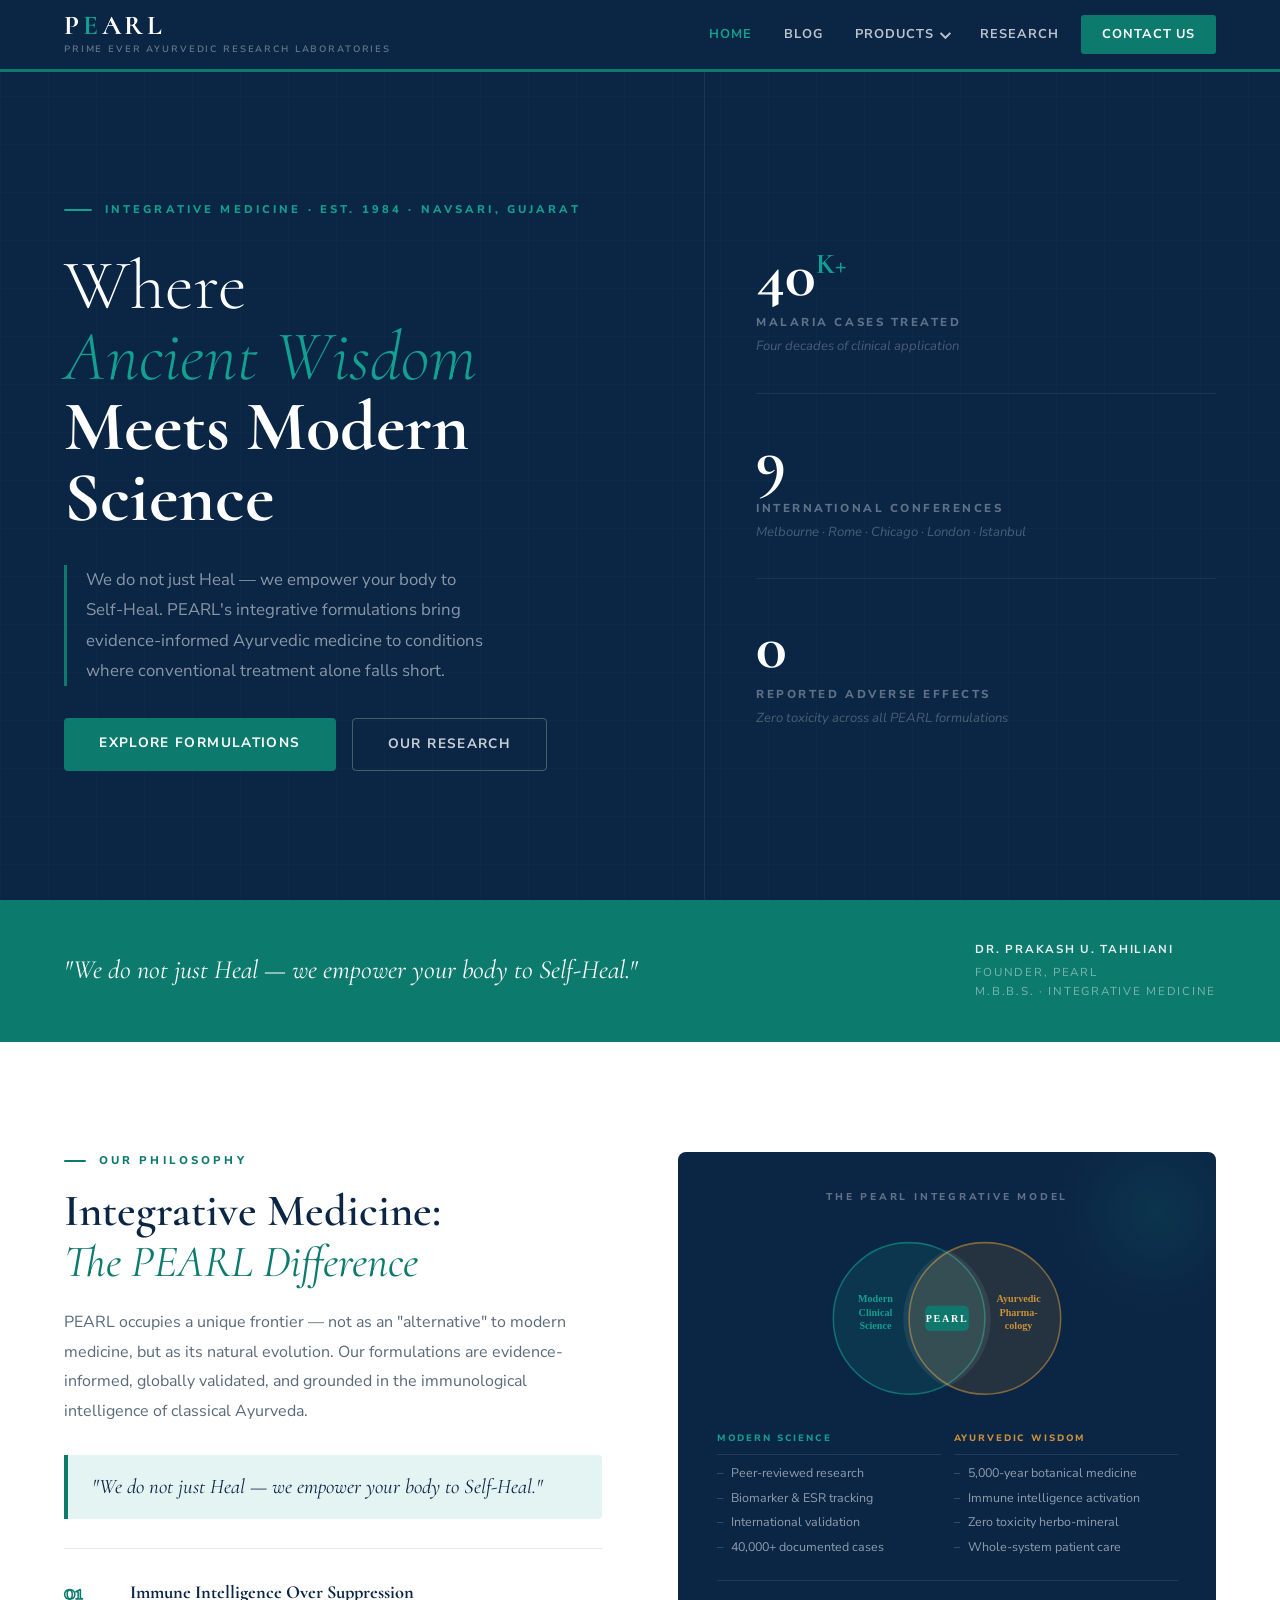
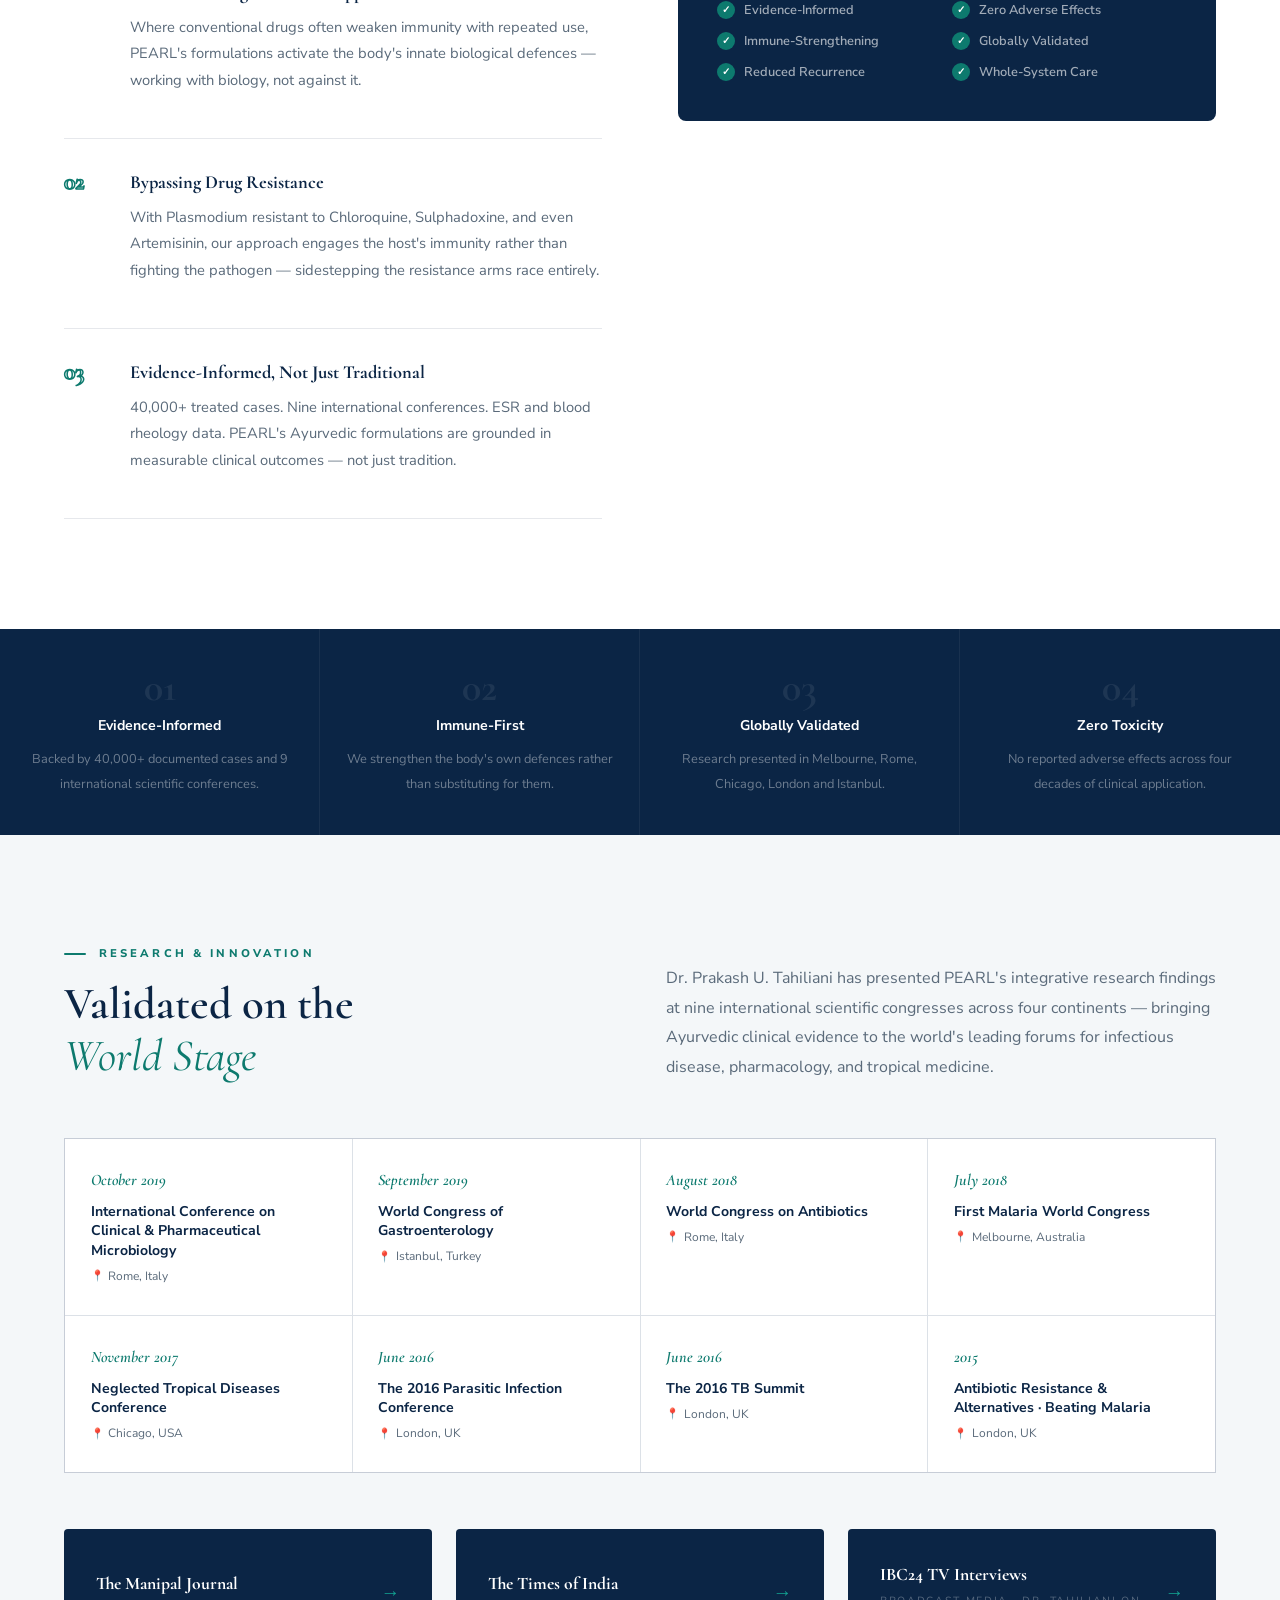
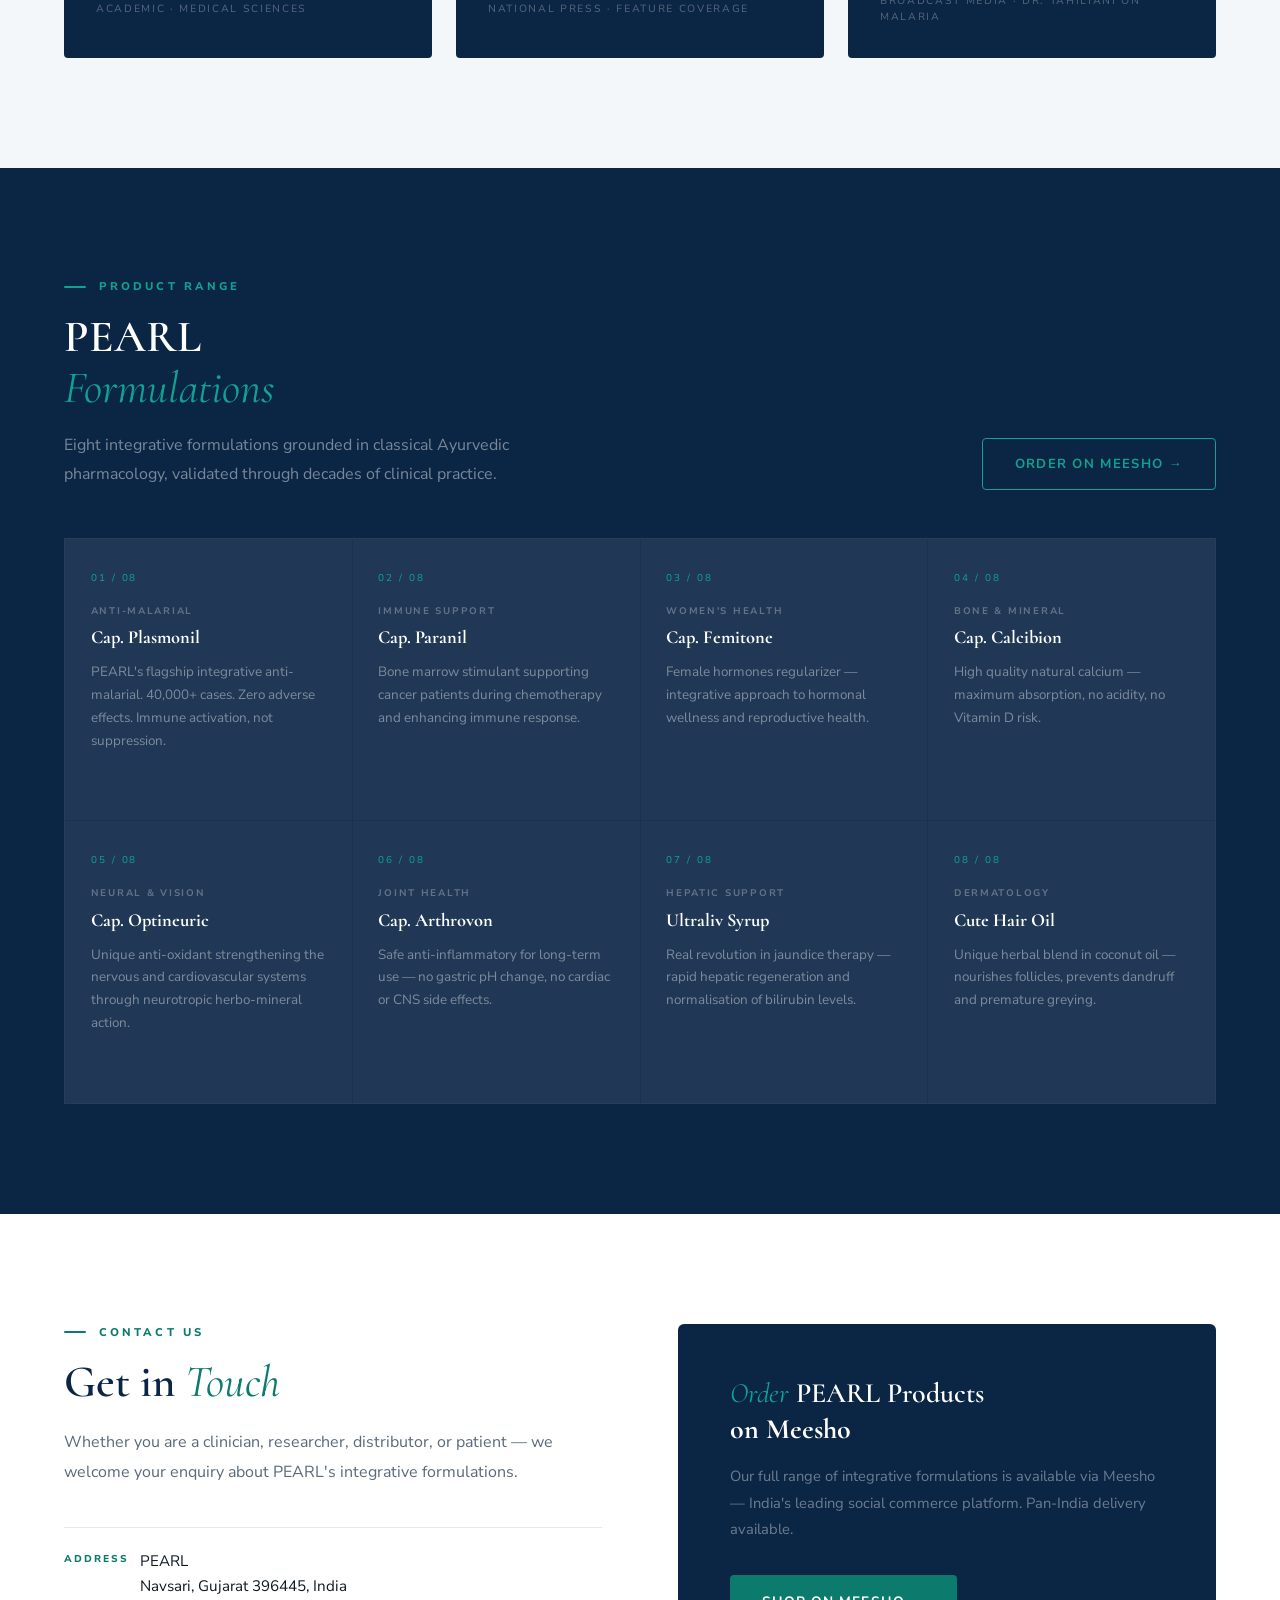
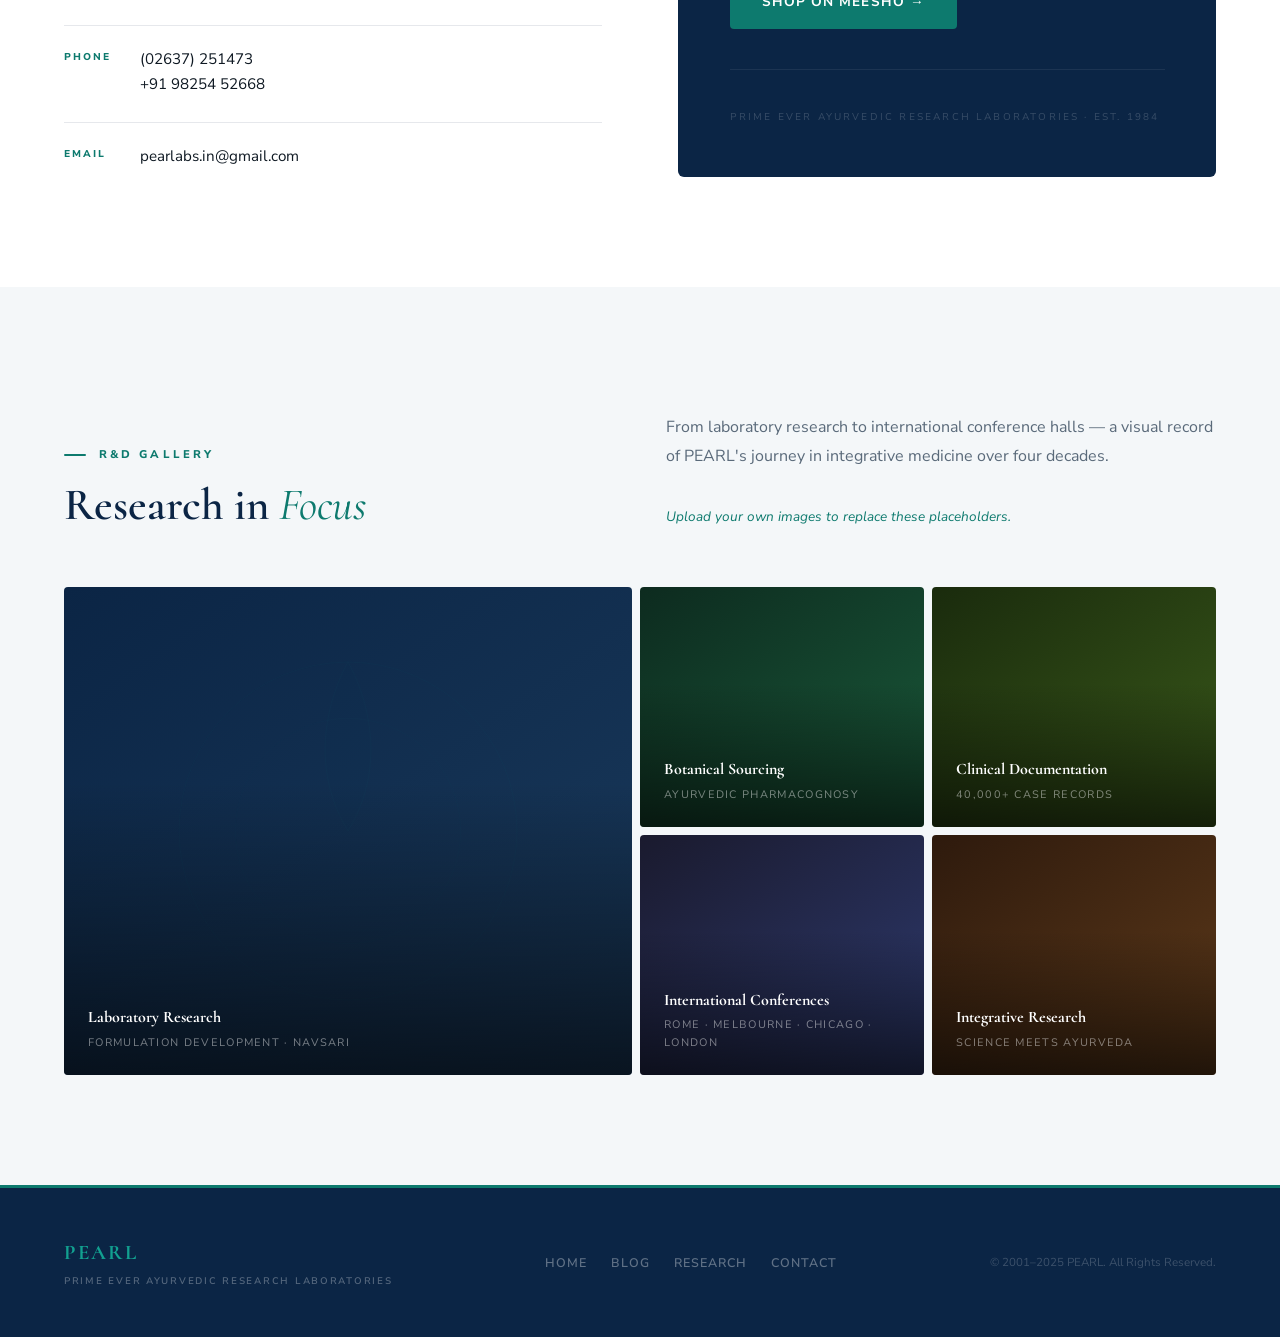
==== commit 7ef6a682: "Modifications to the integrative model and responsiveness" ====
--- a/index.html
+++ b/index.html
@@ -5,779 +5,435 @@
   <meta name="viewport" content="width=device-width, initial-scale=1.0"/>
   <title>PEARL — Prime Ever Ayurvedic Research Laboratories</title>
   <link rel="preconnect" href="https://fonts.googleapis.com">
+  <link href="https://fonts.googleapis.com/css2?family=Cormorant:ital,wght@0,300;0,400;0,600;0,700;1,300;1,400;1,600&family=Nunito+Sans:wght@300;400;600;700;800&display=swap" rel="stylesheet">
   <link rel="stylesheet" href="shared.css">
-  <link href="https://fonts.googleapis.com/css2?family=Cormorant:ital,wght@0,300;0,400;0,600;0,700;1,300;1,400;1,600&family=Nunito+Sans:wght@300;400;600;700;800&display=swap" rel="stylesheet">
   <style>
-    /* ── PHARMA HOME PAGE ── */
-
-    /* HERO */
-    .hero {
-      min-height: 100vh;
-      padding-top: 80px;
-      display: grid;
-      grid-template-columns: 1.1fr 0.9fr;
-      background: var(--navy);
-      position: relative; overflow: hidden;
-    }
-    /* Subtle grid texture */
-    .hero::before {
-      content: '';
-      position: absolute; inset: 0;
-      background-image: linear-gradient(rgba(13,122,110,0.05) 1px, transparent 1px),
-                        linear-gradient(90deg, rgba(13,122,110,0.05) 1px, transparent 1px);
-      background-size: 48px 48px;
-      pointer-events: none;
-    }
-    .hero-left {
-      position: relative; z-index: 2;
-      padding: 8vh 4vw 8vh 5vw;
-      display: flex; flex-direction: column; justify-content: center;
-    }
-    .hero-eyebrow {
-      display: inline-flex; align-items: center; gap: 0.8rem;
-      font-size: 0.72rem; font-weight: 800;
-      letter-spacing: 0.28em; text-transform: uppercase;
-      color: var(--teal-lt); margin-bottom: 2.5rem;
-    }
-    .hero-eyebrow-line { width: 32px; height: 2px; background: var(--teal-lt); border-radius: 2px; }
-    .hero-title {
-      font-family: 'Cormorant', serif;
-      font-size: clamp(3.2rem, 5.5vw, 6.5rem);
-      font-weight: 300; line-height: 1.0; color: white;
-    }
-    .hero-title strong { font-weight: 700; display: block; }
-    .hero-title em { font-style: italic; color: var(--teal-lt); display: block; }
-    .hero-tagline {
-      font-size: 1.05rem; color: rgba(255,255,255,0.55);
-      line-height: 1.8; max-width: 420px;
-      margin: 2.5rem 0;
-      padding-left: 1.2rem;
-      border-left: 3px solid var(--teal);
-    }
-    .hero-btns { display: flex; gap: 1rem; flex-wrap: wrap; }
-    .btn-teal {
-      background: var(--teal); color: white;
-      padding: 1rem 2.4rem; border-radius: 4px;
-      font-size: 0.85rem; font-weight: 700;
-      letter-spacing: 0.1em; text-transform: uppercase;
-      transition: background 0.2s, transform 0.2s; display: inline-block;
-    }
-    .btn-teal:hover { background: var(--teal-lt); transform: translateY(-2px); }
-    .btn-ghost-light {
-      border: 1.5px solid rgba(255,255,255,0.25); color: rgba(255,255,255,0.8);
-      padding: 1rem 2.4rem; border-radius: 4px;
-      font-size: 0.85rem; font-weight: 700;
-      letter-spacing: 0.1em; text-transform: uppercase;
-      transition: border-color 0.2s, color 0.2s; display: inline-block;
-    }
-    .btn-ghost-light:hover { border-color: var(--teal-lt); color: var(--teal-lt); }
-
-    .hero-right {
-      position: relative; z-index: 2;
-      border-left: 1px solid rgba(255,255,255,0.07);
-      padding: 8vh 5vw 8vh 4vw;
-      display: flex; flex-direction: column; justify-content: center; gap: 0;
-    }
-    .hero-stat {
-      padding: 2.5rem 0;
-      border-bottom: 1px solid rgba(255,255,255,0.07);
-    }
-    .hero-stat:last-child { border-bottom: none; }
-    .hero-stat-num {
-      font-family: 'Cormorant', serif;
-      font-size: 5rem; font-weight: 700;
-      color: white; line-height: 1;
-    }
-    .hero-stat-num sup { font-size: 2rem; color: var(--teal-lt); vertical-align: super; }
-    .hero-stat-label {
-      font-size: 0.75rem; font-weight: 800;
-      letter-spacing: 0.22em; text-transform: uppercase;
-      color: rgba(255,255,255,0.35); margin-top: 0.4rem;
-    }
-    .hero-stat-note {
-      font-size: 0.85rem; font-style: italic;
-      color: rgba(255,255,255,0.28); margin-top: 0.3rem;
-    }
-
-    /* ── SHARED SECTION STYLES ── */
-    .section-tag {
-      font-size: 0.72rem; font-weight: 800;
-      letter-spacing: 0.28em; text-transform: uppercase;
-      color: var(--teal);
-      display: flex; align-items: center; gap: 0.8rem;
-      margin-bottom: 1.2rem;
-    }
-    .section-tag::before { content: ''; width: 24px; height: 2px; background: var(--teal); border-radius: 2px; }
-
-    .section-title {
-      font-family: 'Cormorant', serif;
-      font-size: clamp(2.2rem, 3.5vw, 3.6rem);
-      font-weight: 600; line-height: 1.15; color: var(--navy);
-    }
-    .section-title em { font-style: italic; color: var(--teal); font-weight: 400; }
-
-    .section-body { font-size: 1rem; color: var(--gray); line-height: 1.85; max-width: 580px; }
-
-    /* ── DIVIDER BAND ── */
-    .divider-band {
-      background: var(--teal);
-      padding: 2.5rem 5vw;
-      display: flex; align-items: center; gap: 5rem;
-    }
-    .divider-quote {
-      font-family: 'Cormorant', serif;
-      font-size: clamp(1.15rem, 2.2vw, 1.7rem);
-      font-style: italic; color: white; line-height: 1.5; flex: 1;
-    }
-    .divider-attr {
-      min-width: 160px; font-size: 0.75rem;
-      letter-spacing: 0.15em; text-transform: uppercase;
-      color: rgba(255,255,255,0.45); line-height: 1.7;
-    }
-    .divider-attr strong { display: block; color: rgba(255,255,255,0.9); margin-bottom: 0.2rem; font-weight: 700; }
-
-    /* ── PHILOSOPHY ── */
-    .philosophy {
-      padding: 110px 5vw;
-      background: var(--white);
-      display: grid;
-      grid-template-columns: 1fr 1fr;
-      gap: 7vw; align-items: start;
-    }
-    .philosophy-left { position: sticky; top: 96px; }
-    .philosophy-left .section-title { margin: 1.2rem 0 1.5rem; }
-    .philosophy-left p { font-size: 1rem; color: var(--gray); line-height: 1.85; margin-bottom: 1rem; }
-    .philosophy-quote {
-      font-family: 'Cormorant', serif;
-      font-size: 1.35rem; font-style: italic; font-weight: 400;
-      color: var(--navy); line-height: 1.55;
-      border-left: 4px solid var(--teal);
-      padding: 1rem 0 1rem 1.5rem;
-      background: var(--teal-pale);
-      border-radius: 0 4px 4px 0;
-      margin: 2rem 0;
-    }
-
-    /* ── INTEGRATIVE MODEL DIAGRAM ── */
-    .philosophy-right {
-      background: var(--navy);
-      border-radius: 8px;
-      padding: 3rem 2.5rem;
-      position: relative; overflow: hidden;
-    }
-    .philosophy-right::before {
-      content: '';
-      position: absolute; top: 0; right: 0; width: 200px; height: 200px;
-      background: radial-gradient(circle, rgba(13,122,110,0.2), transparent 70%);
-      pointer-events: none;
-    }
-    .philo-diagram-title {
-      font-size: 0.65rem; font-weight: 800; letter-spacing: 0.28em;
-      text-transform: uppercase; color: rgba(255,255,255,0.4);
-      text-align: center; margin-bottom: 2rem;
-    }
-
-    /* NEW: Split panel design instead of overlapping circles */
-    .integrative-panels {
-      display: grid; grid-template-columns: 1fr auto 1fr;
-      gap: 0; margin-bottom: 2rem; align-items: stretch;
-    }
-    .int-panel {
-      padding: 1.5rem 1.2rem;
-      border-radius: 6px;
-      display: flex; flex-direction: column; gap: 0.8rem;
-    }
-    .int-panel-science {
-      background: rgba(13,122,110,0.12);
-      border: 1px solid rgba(13,122,110,0.3);
-    }
-    .int-panel-ayur {
-      background: rgba(176,125,42,0.1);
-      border: 1px solid rgba(176,125,42,0.3);
-    }
-    .int-panel-title {
-      font-family: 'Cormorant', serif;
-      font-size: 1.05rem; font-weight: 700; line-height: 1.2;
-    }
-    .int-panel-science .int-panel-title { color: var(--teal-lt); }
-    .int-panel-ayur   .int-panel-title { color: var(--gold-lt); }
-    .int-panel-points { list-style: none; display: flex; flex-direction: column; gap: 0.45rem; }
-    .int-panel-points li {
-      font-size: 0.78rem; color: rgba(255,255,255,0.6);
-      line-height: 1.4; display: flex; align-items: flex-start; gap: 0.5rem;
-    }
-    .int-panel-points li::before {
-      content: '–'; color: rgba(255,255,255,0.3); flex-shrink: 0;
-    }
-    .int-divider {
-      display: flex; align-items: center; justify-content: center;
-      padding: 0 0.8rem;
-    }
-    .int-divider-badge {
-      background: var(--teal);
-      color: white;
-      font-family: 'Cormorant', serif;
-      font-size: 0.95rem; font-weight: 700;
-      letter-spacing: 0.1em;
-      padding: 0.5rem 0.7rem;
-      border-radius: 4px;
-      writing-mode: vertical-rl;
-      text-orientation: mixed;
-      white-space: nowrap;
-    }
-
-    .philo-checks { display: grid; grid-template-columns: 1fr 1fr; gap: 0.7rem; }
-    .philo-check {
-      display: flex; align-items: center; gap: 0.6rem;
-      font-size: 0.82rem; color: rgba(255,255,255,0.65); font-weight: 600;
-    }
-    .philo-check::before {
-      content: '✓'; font-size: 0.7rem; color: white; font-weight: 700;
-      background: var(--teal);
-      width: 20px; height: 20px; border-radius: 50%;
-      display: flex; align-items: center; justify-content: center; flex-shrink: 0;
-    }
-
-    /* Pillars */
-    .pillars { display: flex; flex-direction: column; }
-    .philo-pillar {
-      display: grid; grid-template-columns: 44px 1fr;
-      gap: 1.5rem; align-items: start;
-      padding: 2rem 0; border-top: 1px solid var(--border);
-    }
-    .philo-pillar:last-child { border-bottom: 1px solid var(--border); }
-    .pillar-num {
-      font-family: 'Cormorant', serif; font-size: 1.6rem; font-weight: 700;
-      color: var(--teal-pale); -webkit-text-stroke: 1.5px var(--teal);
-      line-height: 1; padding-top: 2px;
-    }
-    .pillar-body h4 {
-      font-family: 'Cormorant', serif; font-size: 1.2rem; font-weight: 700;
-      color: var(--navy); margin-bottom: 0.5rem;
-    }
-    .pillar-body p { font-size: 0.92rem; color: var(--gray); line-height: 1.78; }
-
-    /* ── APPROACH STRIP ── */
-    .approach {
-      background: var(--navy);
-      display: grid; grid-template-columns: repeat(4, 1fr);
-    }
-    .approach-item {
-      padding: 3rem 2rem;
-      border-right: 1px solid rgba(255,255,255,0.06);
-      text-align: center;
-    }
-    .approach-item:last-child { border-right: none; }
-    .approach-num {
-      font-family: 'Cormorant', serif; font-size: 2.8rem; font-weight: 700;
-      color: rgba(255,255,255,0.08); display: block; line-height: 1;
-    }
-    .approach-label {
-      font-size: 0.9rem; font-weight: 700; color: white;
-      display: block; margin: 0.5rem 0;
-    }
-    .approach-desc { font-size: 0.82rem; color: rgba(255,255,255,0.4); line-height: 1.65; }
-
-    /* ── RESEARCH ── */
-    .research { background: var(--ivory); padding: 110px 5vw; }
-    .research-top {
-      display: grid; grid-template-columns: 1fr 1fr;
-      gap: 5vw; align-items: end; margin-bottom: 4rem;
-    }
-    .research-top .section-body { margin-top: 1.2rem; }
-
-    .conf-grid {
-      display: grid; grid-template-columns: repeat(4, 1fr);
-      gap: 1px; background: var(--border);
-      border: 1px solid var(--border);
-    }
-    .conf-card {
-      background: var(--white); padding: 2rem 1.8rem;
-      transition: background 0.2s;
-    }
-    .conf-card:hover { background: var(--teal-pale); }
-    .conf-card-year {
-      font-family: 'Cormorant', serif;
-      font-size: 1rem; font-style: italic; font-weight: 600;
-      color: var(--teal); display: block; margin-bottom: 0.6rem;
-    }
-    .conf-card-name {
-      font-size: 0.88rem; font-weight: 700; color: var(--navy);
-      line-height: 1.4; margin-bottom: 0.4rem;
-    }
-    .conf-card-loc {
-      font-size: 0.75rem; color: var(--gray);
-      display: flex; align-items: center; gap: 0.3rem;
-    }
-    .conf-card-loc::before { content: '📍'; font-size: 0.65rem; }
-
-    .press-row {
-      display: grid; grid-template-columns: repeat(3, 1fr);
-      gap: 1.5rem; margin-top: 4rem;
-    }
-    .press-card {
-      background: var(--navy); border-radius: 4px; padding: 2rem;
-      display: flex; align-items: center; justify-content: space-between;
-      transition: background 0.2s;
-    }
-    .press-card:hover { background: var(--navy-mid); }
-    .press-card-name {
-      font-family: 'Cormorant', serif;
-      font-size: 1.1rem; font-weight: 700; color: white;
-    }
-    .press-card-type {
-      font-size: 0.65rem; letter-spacing: 0.16em;
-      text-transform: uppercase; color: rgba(255,255,255,0.3); margin-top: 0.2rem;
-    }
-    .press-arrow { color: var(--teal-lt); font-size: 1.2rem; }
-
-    /* ── PRODUCTS ── */
-    .products { background: var(--navy); padding: 110px 5vw; }
-    .products .section-tag { color: var(--teal-lt); }
-    .products .section-tag::before { background: var(--teal-lt); }
-    .products .section-title { color: white; }
-    .products .section-title em { color: var(--teal-lt); }
-    .products-header {
-      display: grid; grid-template-columns: 1fr 1fr;
-      gap: 4vw; align-items: end; margin-bottom: 4rem;
-    }
-    .products-header .section-body { color: rgba(255,255,255,0.45); margin-top: 1.2rem; }
-    .products-header-right {
-      display: flex; flex-direction: column; align-items: flex-end;
-    }
-    .btn-teal-outline {
-      border: 1.5px solid var(--teal-lt); color: var(--teal-lt);
-      padding: 0.9rem 2rem; border-radius: 4px;
-      font-size: 0.82rem; font-weight: 700;
-      letter-spacing: 0.1em; text-transform: uppercase;
-      transition: background 0.2s, color 0.2s; display: inline-block;
-    }
-    .btn-teal-outline:hover { background: var(--teal); color: white; border-color: var(--teal); }
-
-    .products-grid {
-      display: grid; grid-template-columns: repeat(4, 1fr);
-      gap: 1px; background: rgba(255,255,255,0.06);
-      border: 1px solid rgba(255,255,255,0.06);
-    }
-    .pcard {
-      background: rgba(255,255,255,0.03); padding: 2.2rem 1.8rem;
-      transition: background 0.25s; position: relative; display: block; color: inherit;
-    }
-    .pcard::after {
-      content: ''; position: absolute; top: 0; left: 0; right: 0; height: 3px;
-      background: var(--teal); transform: scaleX(0); transform-origin: left; transition: transform 0.3s;
-    }
-    .pcard:hover { background: rgba(255,255,255,0.08); }
-    .pcard:hover::after { transform: scaleX(1); }
-    .pcard:hover .pcard-more { opacity: 1; transform: translateX(0); }
-    .pcard-idx { font-size: 0.65rem; letter-spacing: 0.2em; color: var(--teal-lt); display: block; margin-bottom: 1rem; }
-    .pcard-cat { font-size: 0.62rem; font-weight: 700; letter-spacing: 0.18em; text-transform: uppercase; color: rgba(255,255,255,0.3); margin-bottom: 0.5rem; }
-    .pcard h3 { font-family: 'Cormorant', serif; font-size: 1.2rem; font-weight: 700; color: white; margin-bottom: 0.7rem; line-height: 1.3; }
-    .pcard p { font-size: 0.85rem; color: rgba(255,255,255,0.45); line-height: 1.7; }
-    .pcard-more { display: block; margin-top: 1.2rem; font-size: 0.72rem; font-weight: 700; letter-spacing: 0.1em; text-transform: uppercase; color: var(--teal-lt); opacity: 0; transform: translateX(-6px); transition: all 0.25s; }
-
-    /* ── CONTACT ── */
-    .contact {
-      background: var(--white); padding: 110px 5vw;
-      display: grid; grid-template-columns: 1fr 1fr;
-      gap: 7vw; align-items: start;
-    }
-    .contact-left .section-title { margin: 1.2rem 0 1.2rem; }
-    .contact-left > p { font-size: 1rem; color: var(--gray); line-height: 1.85; margin-bottom: 2.5rem; }
-    .contact-fields { display: flex; flex-direction: column; gap: 1.8rem; }
-    .cfield { display: grid; grid-template-columns: 80px 1fr; border-top: 1px solid var(--border); padding-top: 1.4rem; }
-    .cfield-label { font-size: 0.65rem; font-weight: 800; letter-spacing: 0.2em; text-transform: uppercase; color: var(--teal); padding-top: 3px; }
-    .cfield-value { font-size: 0.95rem; color: var(--charcoal); line-height: 1.65; }
-    .cfield-value a { color: inherit; }
-    .cfield-value a:hover { color: var(--teal); }
-    .contact-right {
-      background: var(--navy); border-radius: 6px; padding: 3.5rem;
-    }
-    .contact-right-title {
-      font-family: 'Cormorant', serif; font-size: 1.8rem; font-weight: 600;
-      color: white; line-height: 1.3; margin-bottom: 1rem;
-    }
-    .contact-right-title em { font-style: italic; font-weight: 400; color: var(--teal-lt); }
-    .contact-right p { font-size: 0.92rem; color: rgba(255,255,255,0.4); line-height: 1.8; margin-bottom: 2.2rem; }
-    .meesho-btn {
-      display: inline-flex; align-items: center; gap: 0.6rem;
-      background: var(--teal); color: white; padding: 1rem 2rem; border-radius: 4px;
-      font-size: 0.85rem; font-weight: 700; letter-spacing: 0.08em; text-transform: uppercase;
-      transition: background 0.2s;
-    }
-    .meesho-btn:hover { background: var(--teal-lt); }
-    .contact-right hr { border: none; border-top: 1px solid rgba(255,255,255,0.07); margin: 2.5rem 0; }
-    .contact-right-est { font-size: 0.65rem; letter-spacing: 0.22em; text-transform: uppercase; color: rgba(255,255,255,0.18); }
-
-    /* ── GALLERY ── */
-    .gallery { background: var(--ivory); padding: 110px 5vw; }
-    .gallery-header { display: grid; grid-template-columns: 1fr 1fr; gap: 4vw; align-items: end; margin-bottom: 4rem; }
-    .gallery-header .section-body { margin-top: 1.2rem; }
-    .gallery-grid {
-      display: grid; grid-template-columns: 2fr 1fr 1fr;
-      grid-template-rows: 260px 260px; gap: 8px;
-    }
-    .gallery-cell { border-radius: 4px; overflow: hidden; position: relative; }
-    .gallery-cell-1 { grid-row: 1 / 3; }
-    .gc-1 { background: linear-gradient(145deg, var(--navy), var(--navy-mid)); }
-    .gc-2 { background: linear-gradient(145deg, #0D2B1F, #1A5A3A); }
-    .gc-3 { background: linear-gradient(145deg, #1A2B0D, #3A5A1A); }
-    .gc-4 { background: linear-gradient(145deg, #1A1A2E, #2E3A6E); }
-    .gc-5 { background: linear-gradient(145deg, #2E1A0D, #6E3A1A); }
-    .gallery-cell-inner {
-      position: absolute; inset: 0;
-      display: flex; flex-direction: column; justify-content: flex-end; padding: 2rem;
-      background: linear-gradient(to top, rgba(0,0,0,0.6) 0%, transparent 60%);
-    }
-    .gallery-cell-title { font-family: 'Cormorant', serif; font-size: 1rem; font-weight: 700; color: white; margin-bottom: 0.2rem; }
-    .gallery-cell-sub { font-size: 0.7rem; letter-spacing: 0.12em; text-transform: uppercase; color: rgba(255,255,255,0.45); }
-    .gallery-cell svg { position: absolute; inset: 0; width: 100%; height: 100%; opacity: 0.1; }
-
-    /* ANIMATIONS */
-    @keyframes fadeUp { from { opacity: 0; transform: translateY(20px); } to { opacity: 1; transform: translateY(0); } }
-    .hero-eyebrow  { animation: fadeUp 0.5s ease 0.1s both; }
-    .hero-title    { animation: fadeUp 0.6s ease 0.22s both; }
-    .hero-tagline  { animation: fadeUp 0.5s ease 0.38s both; }
-    .hero-btns     { animation: fadeUp 0.5s ease 0.5s both; }
-
-    /* RESPONSIVE */
-    @media (max-width: 1100px) { .conf-grid { grid-template-columns: 1fr 1fr; } .products-grid { grid-template-columns: 1fr 1fr; } }
-    @media (max-width: 860px) {
-      .hero, .philosophy, .contact, .research-top, .gallery-header, .products-header { grid-template-columns: 1fr; }
-      .hero::before { display: none; }
-      .hero-right { border-left: none; border-top: 1px solid rgba(255,255,255,0.07); }
-      .press-row { grid-template-columns: 1fr; }
-      .gallery-grid { grid-template-columns: 1fr 1fr; grid-template-rows: auto; }
-      .gallery-cell-1 { grid-row: auto; }
-      .approach { grid-template-columns: 1fr 1fr; }
-      .philosophy-left { position: static; }
-    }
-    @media (max-width: 600px) { .conf-grid, .products-grid { grid-template-columns: 1fr; } .gallery-grid { grid-template-columns: 1fr; } .approach { grid-template-columns: 1fr; } }
+  /* ═══ HERO ═══ */
+  .hero { padding-top:72px; background:var(--navy); display:grid; grid-template-columns:1.1fr 0.9fr; min-height:100vh; position:relative; overflow:hidden; }
+  .hero::before { content:''; position:absolute; inset:0; background-image:linear-gradient(rgba(13,122,110,0.06) 1px,transparent 1px),linear-gradient(90deg,rgba(13,122,110,0.06) 1px,transparent 1px); background-size:48px 48px; pointer-events:none; }
+  .hero-left { position:relative; z-index:2; padding:clamp(40px,8vh,80px) 4vw clamp(40px,8vh,80px) 5vw; display:flex; flex-direction:column; justify-content:center; }
+  .hero-eyebrow { display:flex; align-items:center; gap:.8rem; font-size:.7rem; font-weight:800; letter-spacing:.28em; text-transform:uppercase; color:var(--teal-lt); margin-bottom:2rem; }
+  .hero-eyebrow-line { width:28px; height:2px; background:var(--teal-lt); border-radius:2px; flex-shrink:0; }
+  .hero-title { font-family:'Cormorant',serif; font-size:clamp(2.8rem,5.5vw,6.2rem); font-weight:300; line-height:1.0; color:white; }
+  .hero-title strong { font-weight:700; display:block; }
+  .hero-title em { font-style:italic; color:var(--teal-lt); display:block; }
+  .hero-tagline { font-size:clamp(.92rem,1.5vw,1.05rem); color:rgba(255,255,255,.52); line-height:1.8; max-width:420px; margin:2rem 0; padding-left:1.2rem; border-left:3px solid var(--teal); }
+  .hero-btns { display:flex; gap:1rem; flex-wrap:wrap; }
+  .btn-teal { background:var(--teal); color:white; padding:.9rem 2.2rem; border-radius:4px; font-size:.85rem; font-weight:700; letter-spacing:.1em; text-transform:uppercase; transition:background .2s,transform .2s; display:inline-block; }
+  .btn-teal:hover { background:var(--teal-lt); transform:translateY(-2px); }
+  .btn-ghost-light { border:1.5px solid rgba(255,255,255,.25); color:rgba(255,255,255,.78); padding:.9rem 2.2rem; border-radius:4px; font-size:.85rem; font-weight:700; letter-spacing:.1em; text-transform:uppercase; transition:border-color .2s,color .2s; display:inline-block; }
+  .btn-ghost-light:hover { border-color:var(--teal-lt); color:var(--teal-lt); }
+  .hero-right { position:relative; z-index:2; border-left:1px solid rgba(255,255,255,.07); padding:clamp(40px,8vh,80px) 5vw clamp(40px,8vh,80px) 4vw; display:flex; flex-direction:column; justify-content:center; }
+  .hero-stat { padding:2.2rem 0; border-bottom:1px solid rgba(255,255,255,.07); }
+  .hero-stat:last-child { border-bottom:none; }
+  .hero-stat-num { font-family:'Cormorant',serif; font-size:clamp(3.5rem,5vw,5rem); font-weight:700; color:white; line-height:1; }
+  .hero-stat-num sup { font-size:1.8rem; color:var(--teal-lt); vertical-align:super; }
+  .hero-stat-label { font-size:.72rem; font-weight:800; letter-spacing:.22em; text-transform:uppercase; color:rgba(255,255,255,.35); margin-top:.4rem; }
+  .hero-stat-note { font-size:.82rem; font-style:italic; color:rgba(255,255,255,.26); margin-top:.3rem; }
+
+  /* ═══ SHARED ═══ */
+  .section-tag { font-size:.7rem; font-weight:800; letter-spacing:.28em; text-transform:uppercase; color:var(--teal); display:flex; align-items:center; gap:.8rem; margin-bottom:1rem; }
+  .section-tag::before { content:''; width:22px; height:2px; background:var(--teal); border-radius:2px; }
+  .section-title { font-family:'Cormorant',serif; font-size:clamp(2rem,3.5vw,3.4rem); font-weight:600; line-height:1.15; color:var(--navy); }
+  .section-title em { font-style:italic; color:var(--teal); font-weight:400; }
+  .section-body { font-size:1rem; color:var(--gray); line-height:1.85; }
+
+  /* ═══ DIVIDER ═══ */
+  .divider-band { background:var(--teal); padding:2.5rem 5vw; display:flex; align-items:center; gap:4rem; flex-wrap:wrap; }
+  .divider-quote { font-family:'Cormorant',serif; font-size:clamp(1.1rem,2.2vw,1.65rem); font-style:italic; color:white; line-height:1.55; flex:1; min-width:200px; }
+  .divider-attr { font-size:.72rem; letter-spacing:.15em; text-transform:uppercase; color:rgba(255,255,255,.45); line-height:1.7; }
+  .divider-attr strong { display:block; color:rgba(255,255,255,.9); margin-bottom:.2rem; font-weight:700; }
+
+  /* ═══ PHILOSOPHY ═══ */
+  .philosophy { padding:clamp(60px,10vw,110px) 5vw; background:var(--white); display:grid; grid-template-columns:1fr 1fr; gap:clamp(2rem,6vw,6rem); align-items:start; }
+  .philosophy-left { position:sticky; top:80px; }
+  .philosophy-left .section-title { margin:1rem 0 1.2rem; }
+  .philosophy-left p { font-size:1rem; color:var(--gray); line-height:1.85; margin-bottom:1rem; }
+  .philosophy-quote { font-family:'Cormorant',serif; font-size:1.3rem; font-style:italic; font-weight:400; color:var(--navy); line-height:1.55; border-left:4px solid var(--teal); padding:1rem 1.5rem; background:var(--teal-pale); border-radius:0 4px 4px 0; margin:1.8rem 0; }
+  .philosophy-pillars { display:flex; flex-direction:column; }
+  .philo-pillar { display:grid; grid-template-columns:44px 1fr; gap:1.4rem; align-items:start; padding:1.8rem 0; border-top:1px solid var(--border); }
+  .philo-pillar:last-child { border-bottom:1px solid var(--border); }
+  .pillar-num { font-family:'Cormorant',serif; font-size:1.5rem; font-weight:700; color:var(--teal-pale); -webkit-text-stroke:1.5px var(--teal); line-height:1; padding-top:2px; }
+  .pillar-body h4 { font-family:'Cormorant',serif; font-size:1.15rem; font-weight:700; color:var(--navy); margin-bottom:.4rem; }
+  .pillar-body p { font-size:.92rem; color:var(--gray); line-height:1.8; }
+
+  /* ─ Venn ─ */
+  .philosophy-right { background:var(--navy); border-radius:8px; padding:clamp(1.5rem,3vw,3rem); position:relative; overflow:hidden; }
+  .philosophy-right::before { content:''; position:absolute; top:-40px; right:-40px; width:200px; height:200px; background:radial-gradient(circle,rgba(13,122,110,0.18),transparent 70%); pointer-events:none; }
+  .philo-diagram-title { font-size:.62rem; font-weight:800; letter-spacing:.28em; text-transform:uppercase; color:rgba(255,255,255,.35); text-align:center; margin-bottom:1.5rem; }
+  .venn-wrapper { width:100%; max-width:320px; margin:0 auto 1.5rem; }
+  .venn-wrapper svg { width:100%; height:auto; display:block; overflow:visible; }
+  .philo-points-grid { display:grid; grid-template-columns:1fr 1fr; gap:.8rem; margin-bottom:1.5rem; }
+  .philo-point-col { display:flex; flex-direction:column; gap:.4rem; }
+  .philo-point-col-title { font-size:.58rem; font-weight:800; letter-spacing:.2em; text-transform:uppercase; padding-bottom:.5rem; border-bottom:1px solid rgba(255,255,255,.1); margin-bottom:.2rem; }
+  .philo-point-col:first-child .philo-point-col-title { color:var(--teal-lt); }
+  .philo-point-col:last-child  .philo-point-col-title { color:var(--gold-lt); }
+  .philo-point { display:flex; align-items:flex-start; gap:.5rem; font-size:.78rem; color:rgba(255,255,255,.55); line-height:1.45; }
+  .philo-point::before { content:'–'; color:rgba(255,255,255,.25); flex-shrink:0; }
+  .philo-checks { display:grid; grid-template-columns:1fr 1fr; gap:.65rem; padding-top:1.2rem; border-top:1px solid rgba(255,255,255,.1); }
+  .philo-check { display:flex; align-items:center; gap:.55rem; font-size:.8rem; color:rgba(255,255,255,.62); font-weight:600; }
+  .philo-check::before { content:'✓'; font-size:.65rem; color:white; font-weight:700; background:var(--teal); width:18px; height:18px; border-radius:50%; display:flex; align-items:center; justify-content:center; flex-shrink:0; }
+
+  /* ═══ APPROACH ═══ */
+  .approach { background:var(--navy); display:grid; grid-template-columns:repeat(4,1fr); }
+  .approach-item { padding:clamp(1.5rem,3vw,3rem) clamp(1rem,2vw,2rem); border-right:1px solid rgba(255,255,255,.06); text-align:center; }
+  .approach-item:last-child { border-right:none; }
+  .approach-num { font-family:'Cormorant',serif; font-size:2.5rem; font-weight:700; color:rgba(255,255,255,.08); display:block; line-height:1; }
+  .approach-label { font-size:.88rem; font-weight:700; color:white; display:block; margin:.5rem 0; }
+  .approach-desc { font-size:.8rem; color:rgba(255,255,255,.4); line-height:1.65; }
+
+  /* ═══ RESEARCH ═══ */
+  .research { background:var(--ivory); padding:clamp(60px,10vw,110px) 5vw; }
+  .research-top { display:grid; grid-template-columns:1fr 1fr; gap:clamp(1.5rem,4vw,4rem); align-items:end; margin-bottom:3.5rem; }
+  .research-top .section-body { margin-top:1rem; }
+  .conf-grid { display:grid; grid-template-columns:repeat(4,1fr); gap:1px; background:var(--border); border:1px solid var(--border); }
+  .conf-card { background:var(--white); padding:1.8rem 1.6rem; transition:background .2s; }
+  .conf-card:hover { background:var(--teal-pale); }
+  .conf-card-year { font-family:'Cormorant',serif; font-size:1rem; font-style:italic; font-weight:600; color:var(--teal); display:block; margin-bottom:.5rem; }
+  .conf-card-name { font-size:.88rem; font-weight:700; color:var(--navy); line-height:1.4; margin-bottom:.4rem; }
+  .conf-card-loc { font-size:.75rem; color:var(--gray); display:flex; align-items:center; gap:.3rem; }
+  .conf-card-loc::before { content:'📍'; font-size:.65rem; }
+  .press-row { display:grid; grid-template-columns:repeat(3,1fr); gap:1.5rem; margin-top:3.5rem; }
+  .press-card { background:var(--navy); border-radius:4px; padding:2rem; display:flex; align-items:center; justify-content:space-between; transition:background .2s; }
+  .press-card:hover { background:var(--navy-mid); }
+  .press-card-name { font-family:'Cormorant',serif; font-size:1.1rem; font-weight:700; color:white; }
+  .press-card-type { font-size:.65rem; letter-spacing:.16em; text-transform:uppercase; color:rgba(255,255,255,.3); margin-top:.2rem; }
+  .press-arrow { color:var(--teal-lt); font-size:1.2rem; }
+
+  /* ═══ PRODUCTS ═══ */
+  .products { background:var(--navy); padding:clamp(60px,10vw,110px) 5vw; }
+  .products .section-tag { color:var(--teal-lt); }
+  .products .section-tag::before { background:var(--teal-lt); }
+  .products .section-title { color:white; }
+  .products .section-title em { color:var(--teal-lt); }
+  .products-header { display:grid; grid-template-columns:1fr 1fr; gap:clamp(1.5rem,4vw,4rem); align-items:end; margin-bottom:3rem; }
+  .products-header .section-body { color:rgba(255,255,255,.45); margin-top:1rem; }
+  .products-header-right { display:flex; flex-direction:column; align-items:flex-end; }
+  .btn-teal-outline { border:1.5px solid var(--teal-lt); color:var(--teal-lt); padding:.9rem 2rem; border-radius:4px; font-size:.82rem; font-weight:700; letter-spacing:.1em; text-transform:uppercase; transition:background .2s,color .2s,border-color .2s; display:inline-block; }
+  .btn-teal-outline:hover { background:var(--teal); color:white; border-color:var(--teal); }
+  .products-grid { display:grid; grid-template-columns:repeat(4,1fr); gap:1px; background:rgba(255,255,255,.06); border:1px solid rgba(255,255,255,.06); }
+  .pcard { background:rgba(255,255,255,.03); padding:2rem 1.6rem; transition:background .25s; position:relative; display:block; color:inherit; }
+  .pcard::after { content:''; position:absolute; top:0; left:0; right:0; height:3px; background:var(--teal); transform:scaleX(0); transform-origin:left; transition:transform .3s; }
+  .pcard:hover { background:rgba(255,255,255,.08); }
+  .pcard:hover::after { transform:scaleX(1); }
+  .pcard:hover .pcard-more { opacity:1; transform:translateX(0); }
+  .pcard-idx { font-size:.62rem; letter-spacing:.2em; color:var(--teal-lt); display:block; margin-bottom:1rem; }
+  .pcard-cat { font-size:.6rem; font-weight:700; letter-spacing:.18em; text-transform:uppercase; color:rgba(255,255,255,.3); margin-bottom:.5rem; }
+  .pcard h3 { font-family:'Cormorant',serif; font-size:1.15rem; font-weight:700; color:white; margin-bottom:.7rem; line-height:1.3; }
+  .pcard p { font-size:.84rem; color:rgba(255,255,255,.42); line-height:1.7; }
+  .pcard-more { display:block; margin-top:1.1rem; font-size:.7rem; font-weight:700; letter-spacing:.1em; text-transform:uppercase; color:var(--teal-lt); opacity:0; transform:translateX(-6px); transition:all .25s; }
+
+  /* ═══ CONTACT ═══ */
+  .contact { background:var(--white); padding:clamp(60px,10vw,110px) 5vw; display:grid; grid-template-columns:1fr 1fr; gap:clamp(2rem,6vw,6rem); align-items:start; }
+  .contact-left .section-title { margin:1rem 0 1.2rem; }
+  .contact-left>p { font-size:1rem; color:var(--gray); line-height:1.85; margin-bottom:2.5rem; }
+  .contact-fields { display:flex; flex-direction:column; gap:1.6rem; }
+  .cfield { display:grid; grid-template-columns:76px 1fr; border-top:1px solid var(--border); padding-top:1.3rem; }
+  .cfield-label { font-size:.62rem; font-weight:800; letter-spacing:.2em; text-transform:uppercase; color:var(--teal); padding-top:3px; }
+  .cfield-value { font-size:.95rem; color:var(--charcoal); line-height:1.65; }
+  .cfield-value a { color:inherit; }
+  .cfield-value a:hover { color:var(--teal); }
+  .contact-right { background:var(--navy); border-radius:6px; padding:clamp(2rem,4vw,3.5rem); }
+  .contact-right-title { font-family:'Cormorant',serif; font-size:1.75rem; font-weight:600; color:white; line-height:1.3; margin-bottom:1rem; }
+  .contact-right-title em { font-style:italic; font-weight:400; color:var(--teal-lt); }
+  .contact-right p { font-size:.92rem; color:rgba(255,255,255,.4); line-height:1.8; margin-bottom:2rem; }
+  .meesho-btn { display:inline-flex; align-items:center; gap:.6rem; background:var(--teal); color:white; padding:1rem 2rem; border-radius:4px; font-size:.85rem; font-weight:700; letter-spacing:.08em; text-transform:uppercase; transition:background .2s; }
+  .meesho-btn:hover { background:var(--teal-lt); }
+  .contact-right hr { border:none; border-top:1px solid rgba(255,255,255,.07); margin:2.5rem 0; }
+  .contact-right-est { font-size:.62rem; letter-spacing:.22em; text-transform:uppercase; color:rgba(255,255,255,.18); }
+
+  /* ═══ GALLERY ═══ */
+  .gallery { background:var(--ivory); padding:clamp(60px,10vw,110px) 5vw; }
+  .gallery-header { display:grid; grid-template-columns:1fr 1fr; gap:clamp(1.5rem,4vw,4rem); align-items:end; margin-bottom:3.5rem; }
+  .gallery-header .section-body { margin-top:1rem; }
+  .gallery-grid { display:grid; grid-template-columns:2fr 1fr 1fr; grid-template-rows:240px 240px; gap:8px; }
+  .gallery-cell { border-radius:4px; overflow:hidden; position:relative; }
+  .gallery-cell-1 { grid-row:1/3; }
+  .gc-1 { background:linear-gradient(145deg,var(--navy),#1A3A5C); }
+  .gc-2 { background:linear-gradient(145deg,#0D2B1F,#1A5A3A); }
+  .gc-3 { background:linear-gradient(145deg,#1A2B0D,#3A5A1A); }
+  .gc-4 { background:linear-gradient(145deg,#1A1A2E,#2E3A6E); }
+  .gc-5 { background:linear-gradient(145deg,#2E1A0D,#5E3A1A); }
+  .gallery-cell-inner { position:absolute; inset:0; display:flex; flex-direction:column; justify-content:flex-end; padding:1.5rem; background:linear-gradient(to top,rgba(0,0,0,.65) 0%,transparent 60%); }
+  .gallery-cell-title { font-family:'Cormorant',serif; font-size:1rem; font-weight:700; color:white; margin-bottom:.2rem; }
+  .gallery-cell-sub { font-size:.68rem; letter-spacing:.12em; text-transform:uppercase; color:rgba(255,255,255,.45); }
+  .gallery-cell svg { position:absolute; inset:0; width:100%; height:100%; opacity:.08; }
+
+  /* ═══ ANIMATIONS ═══ */
+  @keyframes fadeUp { from { opacity:0; transform:translateY(20px); } to { opacity:1; transform:translateY(0); } }
+  .hero-eyebrow { animation:fadeUp .5s ease .1s both; }
+  .hero-title   { animation:fadeUp .6s ease .22s both; }
+  .hero-tagline { animation:fadeUp .5s ease .38s both; }
+  .hero-btns    { animation:fadeUp .5s ease .5s both; }
+
+  /* ═══ RESPONSIVE ═══ */
+  @media (max-width:1100px) {
+    .conf-grid     { grid-template-columns:1fr 1fr; }
+    .products-grid { grid-template-columns:1fr 1fr; }
+    .approach      { grid-template-columns:1fr 1fr; }
+    .approach-item:nth-child(2n)            { border-right:none; }
+    .approach-item:nth-child(1),.approach-item:nth-child(2) { border-bottom:1px solid rgba(255,255,255,.06); }
+  }
+  @media (max-width:768px) {
+    .hero { grid-template-columns:1fr; min-height:auto; }
+    .hero-right { border-left:none; border-top:1px solid rgba(255,255,255,.07); display:grid; grid-template-columns:repeat(3,1fr); padding:2rem 5vw; }
+    .hero-stat { padding:1.5rem 1rem; border-bottom:none; border-right:1px solid rgba(255,255,255,.07); }
+    .hero-stat:last-child { border-right:none; }
+    .hero-stat-num { font-size:2.8rem; }
+    .hero-stat-note { display:none; }
+    .philosophy { grid-template-columns:1fr; }
+    .philosophy-left { position:static; }
+    .research-top { grid-template-columns:1fr; }
+    .conf-grid { grid-template-columns:1fr 1fr; }
+    .press-row { grid-template-columns:1fr; }
+    .products-header { grid-template-columns:1fr; }
+    .products-header-right { align-items:flex-start; margin-top:1rem; }
+    .products-grid { grid-template-columns:1fr 1fr; }
+    .contact { grid-template-columns:1fr; }
+    .gallery-header { grid-template-columns:1fr; }
+    .gallery-grid { grid-template-columns:1fr 1fr; grid-template-rows:auto; }
+    .gallery-cell { height:200px; }
+    .gallery-cell-1 { grid-row:auto; grid-column:1/-1; }
+    .divider-band { gap:1.5rem; }
+  }
+  @media (max-width:480px) {
+    .hero-right { grid-template-columns:1fr; }
+    .hero-stat { border-right:none !important; border-bottom:1px solid rgba(255,255,255,.07); padding:1.2rem 0; }
+    .hero-stat:last-child { border-bottom:none; }
+    .hero-stat-num { font-size:3rem; }
+    .conf-grid     { grid-template-columns:1fr; }
+    .products-grid { grid-template-columns:1fr; }
+    .approach      { grid-template-columns:1fr; }
+    .approach-item { border-right:none !important; border-bottom:1px solid rgba(255,255,255,.06); }
+    .gallery-grid  { grid-template-columns:1fr; }
+    .gallery-cell  { height:180px; }
+    .gallery-cell-1 { grid-column:auto; }
+    .philo-checks      { grid-template-columns:1fr; }
+    .philo-points-grid { grid-template-columns:1fr; }
+    .divider-band { flex-direction:column; gap:1rem; }
+    .venn-wrapper { max-width:260px; }
+  }
   </style>
 </head>
 <body>
 
-<!-- ═══ HEADER ═══ -->
+<!-- HEADER -->
 <header class="site-header" id="siteHeader">
   <a href="index.html" class="header-brand">
     <span class="brand-name">P<span>E</span>ARL</span>
     <span class="brand-full">Prime Ever Ayurvedic Research Laboratories</span>
   </a>
   <nav class="site-nav">
-  <a href="index.html" class="nav-item active">Home</a>
-  <a href="blog.html"  class="nav-item">Blog</a>
-  <div class="nav-dropdown">
-    <a href="index.html#products" class="nav-item nav-dropdown-toggle">
-      Products <span class="caret"></span>
-    </a>
-    <div class="nav-dropdown-menu">
-      <a href="index.html#products" class="dropdown-item" style="border-bottom:1px solid var(--border);margin-bottom:0.3rem;padding-bottom:1rem;"><div><span style="display:block;font-size:0.8rem;font-weight:700;color:var(--teal);">View All Products →</span><span class="dropdown-item-cat">Full product range</span></div></a>
-
-      <a href="plasmonil.html" class="dropdown-item"><div><span style="display:block;font-size:0.8rem;font-weight:700;">Cap. Plasmonil</span><span class="dropdown-item-cat">Anti-Malarial</span></div></a>
-      <a href="paranil.html" class="dropdown-item"><div><span style="display:block;font-size:0.8rem;font-weight:700;">Cap. Paranil</span><span class="dropdown-item-cat">Immune Support</span></div></a>
-      <a href="femitone.html" class="dropdown-item"><div><span style="display:block;font-size:0.8rem;font-weight:700;">Cap. Femitone</span><span class="dropdown-item-cat">Women's Health</span></div></a>
-      <a href="calcibion.html" class="dropdown-item"><div><span style="display:block;font-size:0.8rem;font-weight:700;">Cap. Calcibion</span><span class="dropdown-item-cat">Bone &amp; Mineral</span></div></a>
-      <a href="optineuric.html" class="dropdown-item"><div><span style="display:block;font-size:0.8rem;font-weight:700;">Cap. Optineuric</span><span class="dropdown-item-cat">Neural &amp; Vision</span></div></a>
-      <a href="arthrovon.html" class="dropdown-item"><div><span style="display:block;font-size:0.8rem;font-weight:700;">Cap. Arthrovon</span><span class="dropdown-item-cat">Joint Health</span></div></a>
-      <a href="ultraliv.html" class="dropdown-item"><div><span style="display:block;font-size:0.8rem;font-weight:700;">Ultraliv Syrup</span><span class="dropdown-item-cat">Hepatic Support</span></div></a>
-      <a href="cute.html" class="dropdown-item"><div><span style="display:block;font-size:0.8rem;font-weight:700;">Cute Hair Oil</span><span class="dropdown-item-cat">Dermatology</span></div></a>
-    </div>
-  </div>
-  <a href="post.html"  class="nav-item">Research</a>
-  <a href="index.html#contact" class="nav-item nav-cta">Contact Us</a>
+    <a href="index.html" class="nav-item active">Home</a>
+    <a href="blog.html"  class="nav-item">Blog</a>
+    <div class="nav-dropdown">
+      <a href="index.html#products" class="nav-item nav-dropdown-toggle">Products <span class="caret"></span></a>
+      <div class="nav-dropdown-menu">
+        <a href="index.html#products" class="dropdown-item" style="border-bottom:1px solid var(--border-lt);margin-bottom:.3rem;padding-bottom:1rem;"><div><span style="display:block;font-size:.8rem;font-weight:700;color:var(--teal);">View All Products →</span><span class="dropdown-item-cat">Full product range</span></div></a>
+        <a href="plasmonil.html"  class="dropdown-item"><div><span style="display:block;font-size:.8rem;font-weight:700;">Cap. Plasmonil</span><span class="dropdown-item-cat">Anti-Malarial</span></div></a>
+        <a href="paranil.html"    class="dropdown-item"><div><span style="display:block;font-size:.8rem;font-weight:700;">Cap. Paranil</span><span class="dropdown-item-cat">Immune Support</span></div></a>
+        <a href="femitone.html"   class="dropdown-item"><div><span style="display:block;font-size:.8rem;font-weight:700;">Cap. Femitone</span><span class="dropdown-item-cat">Women's Health</span></div></a>
+        <a href="calcibion.html"  class="dropdown-item"><div><span style="display:block;font-size:.8rem;font-weight:700;">Cap. Calcibion</span><span class="dropdown-item-cat">Bone &amp; Mineral</span></div></a>
+        <a href="optineuric.html" class="dropdown-item"><div><span style="display:block;font-size:.8rem;font-weight:700;">Cap. Optineuric</span><span class="dropdown-item-cat">Neural &amp; Vision</span></div></a>
+        <a href="arthrovon.html"  class="dropdown-item"><div><span style="display:block;font-size:.8rem;font-weight:700;">Cap. Arthrovon</span><span class="dropdown-item-cat">Joint Health</span></div></a>
+        <a href="ultraliv.html"   class="dropdown-item"><div><span style="display:block;font-size:.8rem;font-weight:700;">Ultraliv Syrup</span><span class="dropdown-item-cat">Hepatic Support</span></div></a>
+        <a href="cute.html"       class="dropdown-item"><div><span style="display:block;font-size:.8rem;font-weight:700;">Cute Hair Oil</span><span class="dropdown-item-cat">Dermatology</span></div></a>
+      </div>
+    </div>
+    <a href="post.html"  class="nav-item">Research</a>
+    <a href="#contact"   class="nav-item nav-cta">Contact Us</a>
   </nav>
+  <button class="nav-hamburger" id="hamburger" aria-label="Open menu">
+    <span></span><span></span><span></span>
+  </button>
 </header>
 
-<!-- ═══ HERO ═══ -->
+<!-- Mobile menu -->
+<div class="mobile-menu" id="mobileMenu">
+  <a href="index.html" class="mobile-link active">Home</a>
+  <a href="blog.html"  class="mobile-link">Blog</a>
+  <a href="post.html"  class="mobile-link">Research</a>
+  <div class="mobile-section-label">Products</div>
+  <a href="plasmonil.html"  class="mobile-product-link"><span class="mobile-dot"></span>Cap. Plasmonil</a>
+  <a href="paranil.html"    class="mobile-product-link"><span class="mobile-dot"></span>Cap. Paranil</a>
+  <a href="femitone.html"   class="mobile-product-link"><span class="mobile-dot"></span>Cap. Femitone</a>
+  <a href="calcibion.html"  class="mobile-product-link"><span class="mobile-dot"></span>Cap. Calcibion</a>
+  <a href="optineuric.html" class="mobile-product-link"><span class="mobile-dot"></span>Cap. Optineuric</a>
+  <a href="arthrovon.html"  class="mobile-product-link"><span class="mobile-dot"></span>Cap. Arthrovon</a>
+  <a href="ultraliv.html"   class="mobile-product-link"><span class="mobile-dot"></span>Ultraliv Syrup</a>
+  <a href="cute.html"       class="mobile-product-link"><span class="mobile-dot"></span>Cute Hair Oil</a>
+  <a href="#contact" class="mobile-cta">Contact Us</a>
+</div>
+
+<!-- HERO -->
 <section class="hero" id="home">
   <div class="hero-left">
-    <div class="hero-eyebrow">
-      <span class="hero-eyebrow-line"></span>
-      Integrative Medicine · Est. 1984 · Navsari, Gujarat
-    </div>
-    <h1 class="hero-title">
-      Where<br>
-      <em>Ancient Wisdom</em>
-      <strong>Meets Modern Science</strong>
-    </h1>
-    <p class="hero-tagline">
-      We do not just Heal — we empower your body to Self-Heal. PEARL's integrative formulations bring evidence-informed Ayurvedic medicine to conditions where conventional treatment alone falls short.
-    </p>
+    <div class="hero-eyebrow"><span class="hero-eyebrow-line"></span>Integrative Medicine · Est. 1984 · Navsari, Gujarat</div>
+    <h1 class="hero-title">Where<br><em>Ancient Wisdom</em><strong>Meets Modern Science</strong></h1>
+    <p class="hero-tagline">We do not just Heal — we empower your body to Self-Heal. PEARL's integrative formulations bring evidence-informed Ayurvedic medicine to conditions where conventional treatment alone falls short.</p>
     <div class="hero-btns">
       <a href="#products" class="btn-teal">Explore Formulations</a>
       <a href="#research" class="btn-ghost-light">Our Research</a>
     </div>
   </div>
-
   <div class="hero-right">
-    <div class="hero-stat">
-      <div class="hero-stat-num">40<sup>K+</sup></div>
-      <div class="hero-stat-label">Malaria Cases Treated</div>
-      <div class="hero-stat-note">Four decades of clinical application</div>
-    </div>
-    <div class="hero-stat">
-      <div class="hero-stat-num">9</div>
-      <div class="hero-stat-label">International Conferences</div>
-      <div class="hero-stat-note">Melbourne · Rome · Chicago · London · Istanbul</div>
-    </div>
-    <div class="hero-stat">
-      <div class="hero-stat-num">0</div>
-      <div class="hero-stat-label">Reported Adverse Effects</div>
-      <div class="hero-stat-note">Zero toxicity across all PEARL formulations</div>
-    </div>
-  </div>
-</section>
-
-<!-- ═══ OUR PHILOSOPHY ═══ -->
+    <div class="hero-stat"><div class="hero-stat-num">40<sup>K+</sup></div><div class="hero-stat-label">Malaria Cases Treated</div><div class="hero-stat-note">Four decades of clinical application</div></div>
+    <div class="hero-stat"><div class="hero-stat-num">9</div><div class="hero-stat-label">International Conferences</div><div class="hero-stat-note">Melbourne · Rome · Chicago · London · Istanbul</div></div>
+    <div class="hero-stat"><div class="hero-stat-num">0</div><div class="hero-stat-label">Reported Adverse Effects</div><div class="hero-stat-note">Zero toxicity across all PEARL formulations</div></div>
+  </div>
+</section>
+
+<!-- DIVIDER -->
+<div class="divider-band">
+  <p class="divider-quote">"We do not just Heal — we empower your body to Self-Heal."</p>
+  <div class="divider-attr"><strong>Dr. Prakash U. Tahiliani</strong>Founder, PEARL<br>M.B.B.S. · Integrative Medicine</div>
+</div>
+
+<!-- PHILOSOPHY -->
 <section class="philosophy" id="philosophy">
   <div class="philosophy-left">
     <div class="section-tag">Our Philosophy</div>
     <h2 class="section-title">Integrative Medicine:<br><em>The PEARL Difference</em></h2>
-    <p class="philosophy-intro">
-      PEARL occupies a unique frontier — not as an "alternative" to modern medicine, but as its natural evolution. Our formulations are evidence-informed, globally validated, and grounded in the immunological intelligence of classical Ayurveda.
-    </p>
-    <blockquote class="philosophy-quote">
-      "We do not just Heal — we empower your body to Self-Heal."
-    </blockquote>
+    <p>PEARL occupies a unique frontier — not as an "alternative" to modern medicine, but as its natural evolution. Our formulations are evidence-informed, globally validated, and grounded in the immunological intelligence of classical Ayurveda.</p>
+    <blockquote class="philosophy-quote">"We do not just Heal — we empower your body to Self-Heal."</blockquote>
     <div class="philosophy-pillars">
       <div class="philo-pillar">
         <div class="pillar-num">01</div>
-        <div class="pillar-body">
-          <h4>Immune Intelligence Over Suppression</h4>
-          <p>Where conventional drugs often weaken immunity with repeated use, PEARL's formulations activate the body's innate biological defences — working with biology, not against it.</p>
-        </div>
+        <div class="pillar-body"><h4>Immune Intelligence Over Suppression</h4><p>Where conventional drugs often weaken immunity with repeated use, PEARL's formulations activate the body's innate biological defences — working with biology, not against it.</p></div>
       </div>
       <div class="philo-pillar">
         <div class="pillar-num">02</div>
-        <div class="pillar-body">
-          <h4>Bypassing Drug Resistance</h4>
-          <p>With Plasmodium resistant to Chloroquine, Sulphadoxine, and even Artemisinin, our approach engages the host's immunity rather than fighting the pathogen directly — sidestepping the resistance arms race entirely.</p>
-        </div>
+        <div class="pillar-body"><h4>Bypassing Drug Resistance</h4><p>With Plasmodium resistant to Chloroquine, Sulphadoxine, and even Artemisinin, our approach engages the host's immunity rather than fighting the pathogen — sidestepping the resistance arms race entirely.</p></div>
       </div>
       <div class="philo-pillar">
         <div class="pillar-num">03</div>
-        <div class="pillar-body">
-          <h4>Evidence-Informed, Not Just Traditional</h4>
-          <p>40,000+ treated cases. Nine international conferences. ESR and blood rheology data. PEARL's Ayurvedic formulations are grounded in measurable clinical outcomes — not just tradition.</p>
-        </div>
-      </div>
-    </div>
-  </div>
-
-      <div class="philosophy-right">
-      <div class="philo-diagram-title">The PEARL Integrative Model</div>
-      <div class="integrative-panels">
-        <div class="int-panel int-panel-science">
-          <div class="int-panel-title">Modern Clinical Science</div>
-          <ul class="int-panel-points">
-            <li>Peer-reviewed research & clinical trials</li>
-            <li>Biomarker tracking & ESR data</li>
-            <li>International conference validation</li>
-            <li>Documented case outcomes (40,000+)</li>
-          </ul>
-        </div>
-        <div class="int-divider">
-          <div class="int-divider-badge">PEARL</div>
-        </div>
-        <div class="int-panel int-panel-ayur">
-          <div class="int-panel-title">Ayurvedic Pharmacology</div>
-          <ul class="int-panel-points">
-            <li>5,000 years of botanical medicine</li>
-            <li>Immune intelligence activation</li>
-            <li>Zero toxicity herbo-mineral base</li>
-            <li>Whole-system patient care</li>
-          </ul>
-        </div>
-      </div>
-      <div class="philo-checks">
-        <div class="philo-check">Evidence-Informed</div>
-        <div class="philo-check">Zero Adverse Effects</div>
-        <div class="philo-check">Immune-Strengthening</div>
-        <div class="philo-check">Globally Validated</div>
-        <div class="philo-check">Reduced Recurrence</div>
-        <div class="philo-check">Whole-System Care</div>
-      </div>
-    </div>
-</section>
-
-<!-- ═══ RESEARCH & INNOVATION ═══ -->
+        <div class="pillar-body"><h4>Evidence-Informed, Not Just Traditional</h4><p>40,000+ treated cases. Nine international conferences. ESR and blood rheology data. PEARL's Ayurvedic formulations are grounded in measurable clinical outcomes — not just tradition.</p></div>
+      </div>
+    </div>
+  </div>
+
+  <!-- VENN DIAGRAM (SVG circles with intersect) -->
+  <div class="philosophy-right">
+    <div class="philo-diagram-title">The PEARL Integrative Model</div>
+    <div class="venn-wrapper">
+      <!--
+        Two circles offset horizontally so they overlap in the centre.
+        Intersection highlighted. "PEARL" badge sits exactly at the overlap centre.
+        viewBox wide enough that labels don't clip.
+      -->
+      <svg viewBox="-30 0 380 210" xmlns="http://www.w3.org/2000/svg" role="img" aria-label="PEARL Integrative Model Venn Diagram">
+        <!-- Left circle: Modern Science (teal) -->
+        <circle cx="115" cy="105" r="90" fill="rgba(13,122,110,0.20)" stroke="rgba(18,160,144,0.6)" stroke-width="1.8"/>
+        <!-- Right circle: Ayurvedic Wisdom (gold) -->
+        <circle cx="205" cy="105" r="90" fill="rgba(176,125,42,0.16)" stroke="rgba(201,145,58,0.6)" stroke-width="1.8"/>
+        <!-- Intersect zone — brighter to suggest overlap -->
+        <path d="M160,23.4 A90,90 0 0,1 160,186.6 A90,90 0 0,1 160,23.4 Z" fill="rgba(255,255,255,0.07)" stroke="none"/>
+
+        <!-- Left circle label (outside intersect, safe readability) -->
+        <text x="75" y="86"  text-anchor="middle" font-family="Georgia,'Times New Roman',serif" font-size="12" font-weight="700" fill="rgba(18,160,144,1)">Modern</text>
+        <text x="75" y="102" text-anchor="middle" font-family="Georgia,'Times New Roman',serif" font-size="12" font-weight="700" fill="rgba(18,160,144,1)">Clinical</text>
+        <text x="75" y="118" text-anchor="middle" font-family="Georgia,'Times New Roman',serif" font-size="12" font-weight="700" fill="rgba(18,160,144,1)">Science</text>
+
+        <!-- Right circle label -->
+        <text x="245" y="86"  text-anchor="middle" font-family="Georgia,'Times New Roman',serif" font-size="12" font-weight="700" fill="rgba(201,145,58,1)">Ayurvedic</text>
+        <text x="245" y="102" text-anchor="middle" font-family="Georgia,'Times New Roman',serif" font-size="12" font-weight="700" fill="rgba(201,145,58,1)">Pharma-</text>
+        <text x="245" y="118" text-anchor="middle" font-family="Georgia,'Times New Roman',serif" font-size="12" font-weight="700" fill="rgba(201,145,58,1)">cology</text>
+
+        <!-- PEARL badge at exact centre of intersection -->
+        <rect x="134" y="90" width="52" height="30" rx="6" fill="#0D7A6E" opacity="0.95"/>
+        <text x="160" y="109" text-anchor="middle" font-family="Georgia,'Times New Roman',serif" font-size="12" font-weight="700" fill="white" letter-spacing="2">PEARL</text>
+      </svg>
+    </div>
+
+    <div class="philo-points-grid">
+      <div class="philo-point-col">
+        <div class="philo-point-col-title">Modern Science</div>
+        <div class="philo-point">Peer-reviewed research</div>
+        <div class="philo-point">Biomarker &amp; ESR tracking</div>
+        <div class="philo-point">International validation</div>
+        <div class="philo-point">40,000+ documented cases</div>
+      </div>
+      <div class="philo-point-col">
+        <div class="philo-point-col-title">Ayurvedic Wisdom</div>
+        <div class="philo-point">5,000-year botanical medicine</div>
+        <div class="philo-point">Immune intelligence activation</div>
+        <div class="philo-point">Zero toxicity herbo-mineral</div>
+        <div class="philo-point">Whole-system patient care</div>
+      </div>
+    </div>
+
+    <div class="philo-checks">
+      <div class="philo-check">Evidence-Informed</div>
+      <div class="philo-check">Zero Adverse Effects</div>
+      <div class="philo-check">Immune-Strengthening</div>
+      <div class="philo-check">Globally Validated</div>
+      <div class="philo-check">Reduced Recurrence</div>
+      <div class="philo-check">Whole-System Care</div>
+    </div>
+  </div>
+</section>
+
+<!-- APPROACH STRIP -->
+<div class="approach">
+  <div class="approach-item"><span class="approach-num">01</span><span class="approach-label">Evidence-Informed</span><span class="approach-desc">Backed by 40,000+ documented cases and 9 international scientific conferences.</span></div>
+  <div class="approach-item"><span class="approach-num">02</span><span class="approach-label">Immune-First</span><span class="approach-desc">We strengthen the body's own defences rather than substituting for them.</span></div>
+  <div class="approach-item"><span class="approach-num">03</span><span class="approach-label">Globally Validated</span><span class="approach-desc">Research presented in Melbourne, Rome, Chicago, London and Istanbul.</span></div>
+  <div class="approach-item"><span class="approach-num">04</span><span class="approach-label">Zero Toxicity</span><span class="approach-desc">No reported adverse effects across four decades of clinical application.</span></div>
+</div>
+
+<!-- RESEARCH -->
 <section class="research" id="research">
   <div class="research-top">
-    <div>
-      <div class="section-tag">Research &amp; Innovation</div>
-      <h2 class="section-title">Validated on the<br><em>World Stage</em></h2>
-    </div>
-    <p class="section-body">
-      Dr. Prakash U. Tahiliani has presented PEARL's integrative research findings at nine international scientific congresses across four continents — bringing Ayurvedic clinical evidence to the world's leading forums for infectious disease, pharmacology, and tropical medicine.
-    </p>
-  </div>
-
+    <div><div class="section-tag">Research &amp; Innovation</div><h2 class="section-title">Validated on the<br><em>World Stage</em></h2></div>
+    <p class="section-body">Dr. Prakash U. Tahiliani has presented PEARL's integrative research findings at nine international scientific congresses across four continents — bringing Ayurvedic clinical evidence to the world's leading forums for infectious disease, pharmacology, and tropical medicine.</p>
+  </div>
   <div class="conf-grid">
-    <div class="conf-card">
-      <span class="conf-card-year">October 2019</span>
-      <div class="conf-card-name">International Conference on Clinical &amp; Pharmaceutical Microbiology</div>
-      <div class="conf-card-loc">Rome, Italy</div>
-    </div>
-    <div class="conf-card">
-      <span class="conf-card-year">September 2019</span>
-      <div class="conf-card-name">World Congress of Gastroenterology</div>
-      <div class="conf-card-loc">Istanbul, Turkey</div>
-    </div>
-    <div class="conf-card">
-      <span class="conf-card-year">August 2018</span>
-      <div class="conf-card-name">World Congress on Antibiotics</div>
-      <div class="conf-card-loc">Rome, Italy</div>
-    </div>
-    <div class="conf-card">
-      <span class="conf-card-year">July 2018</span>
-      <div class="conf-card-name">First Malaria World Congress</div>
-      <div class="conf-card-loc">Melbourne, Australia</div>
-    </div>
-    <div class="conf-card">
-      <span class="conf-card-year">November 2017</span>
-      <div class="conf-card-name">Neglected Tropical Diseases Conference</div>
-      <div class="conf-card-loc">Chicago, USA</div>
-    </div>
-    <div class="conf-card">
-      <span class="conf-card-year">June 2016</span>
-      <div class="conf-card-name">The 2016 Parasitic Infection Conference</div>
-      <div class="conf-card-loc">London, UK</div>
-    </div>
-    <div class="conf-card">
-      <span class="conf-card-year">June 2016</span>
-      <div class="conf-card-name">The 2016 TB Summit</div>
-      <div class="conf-card-loc">London, UK</div>
-    </div>
-    <div class="conf-card">
-      <span class="conf-card-year">2015</span>
-      <div class="conf-card-name">Antibiotic Resistance &amp; Alternatives · Beating Malaria</div>
-      <div class="conf-card-loc">London, UK</div>
-    </div>
-  </div>
-
+    <div class="conf-card"><span class="conf-card-year">October 2019</span><div class="conf-card-name">International Conference on Clinical &amp; Pharmaceutical Microbiology</div><div class="conf-card-loc">Rome, Italy</div></div>
+    <div class="conf-card"><span class="conf-card-year">September 2019</span><div class="conf-card-name">World Congress of Gastroenterology</div><div class="conf-card-loc">Istanbul, Turkey</div></div>
+    <div class="conf-card"><span class="conf-card-year">August 2018</span><div class="conf-card-name">World Congress on Antibiotics</div><div class="conf-card-loc">Rome, Italy</div></div>
+    <div class="conf-card"><span class="conf-card-year">July 2018</span><div class="conf-card-name">First Malaria World Congress</div><div class="conf-card-loc">Melbourne, Australia</div></div>
+    <div class="conf-card"><span class="conf-card-year">November 2017</span><div class="conf-card-name">Neglected Tropical Diseases Conference</div><div class="conf-card-loc">Chicago, USA</div></div>
+    <div class="conf-card"><span class="conf-card-year">June 2016</span><div class="conf-card-name">The 2016 Parasitic Infection Conference</div><div class="conf-card-loc">London, UK</div></div>
+    <div class="conf-card"><span class="conf-card-year">June 2016</span><div class="conf-card-name">The 2016 TB Summit</div><div class="conf-card-loc">London, UK</div></div>
+    <div class="conf-card"><span class="conf-card-year">2015</span><div class="conf-card-name">Antibiotic Resistance &amp; Alternatives · Beating Malaria</div><div class="conf-card-loc">London, UK</div></div>
+  </div>
   <div class="press-row">
-    <a href="https://pearlabs.in/The Manipal Journal.html" class="press-card">
-      <div class="press-card-info">
-        <div class="press-card-name">The Manipal Journal</div>
-        <div class="press-card-type">Academic · Medical Sciences</div>
-      </div>
-      <div class="press-arrow">→</div>
-    </a>
-    <a href="https://pearlabs.in/The Times of India.html" class="press-card">
-      <div class="press-card-info">
-        <div class="press-card-name">The Times of India</div>
-        <div class="press-card-type">National Press · Feature Coverage</div>
-      </div>
-      <div class="press-arrow">→</div>
-    </a>
-    <a href="https://pearlabs.in/PEARL News.html" class="press-card">
-      <div class="press-card-info">
-        <div class="press-card-name">IBC24 TV Interviews</div>
-        <div class="press-card-type">Broadcast Media · Dr. Tahiliani on Malaria</div>
-      </div>
-      <div class="press-arrow">→</div>
-    </a>
-  </div>
-</section>
-
-<!-- ═══ PRODUCT RANGE ═══ -->
+    <a href="https://pearlabs.in/The Manipal Journal.html" class="press-card"><div class="press-card-info"><div class="press-card-name">The Manipal Journal</div><div class="press-card-type">Academic · Medical Sciences</div></div><div class="press-arrow">→</div></a>
+    <a href="https://pearlabs.in/The Times of India.html"  class="press-card"><div class="press-card-info"><div class="press-card-name">The Times of India</div><div class="press-card-type">National Press · Feature Coverage</div></div><div class="press-arrow">→</div></a>
+    <a href="https://pearlabs.in/PEARL News.html"          class="press-card"><div class="press-card-info"><div class="press-card-name">IBC24 TV Interviews</div><div class="press-card-type">Broadcast Media · Dr. Tahiliani on Malaria</div></div><div class="press-arrow">→</div></a>
+  </div>
+</section>
+
+<!-- PRODUCTS -->
 <section class="products" id="products">
   <div class="products-header">
-    <div>
-      <div class="section-tag">Product Range</div>
-      <h2 class="section-title">PEARL<br><em>Formulations</em></h2>
-      <p class="section-body">Eight integrative formulations grounded in classical Ayurvedic pharmacology, validated through decades of clinical practice.</p>
-    </div>
-    <div class="products-header-right">
-      <a href="https://meesho.com/PRIMEEVERAYURVEDICRESEARCHLABORATOR" class="btn-teal" target="_blank">Order on Meesho →</a>
-    </div>
-  </div>
-
+    <div><div class="section-tag">Product Range</div><h2 class="section-title">PEARL<br><em>Formulations</em></h2><p class="section-body">Eight integrative formulations grounded in classical Ayurvedic pharmacology, validated through decades of clinical practice.</p></div>
+    <div class="products-header-right"><a href="https://meesho.com/PRIMEEVERAYURVEDICRESEARCHLABORATOR" class="btn-teal-outline" target="_blank">Order on Meesho →</a></div>
+  </div>
   <div class="products-grid">
-    <a href="plasmonil.html" class="pcard">
-      <span class="pcard-idx">01 / 08</span>
-      <div class="pcard-cat">Anti-Malarial</div>
-      <h3>Cap. Plasmonil</h3>
-      <p>PEARL's flagship integrative anti-malarial. 40,000+ cases. Zero adverse effects. Immune activation, not suppression.</p>
-      <span class="pcard-more">Learn more →</span>
-    </a>
-    <a href="paranil.html" class="pcard">
-      <span class="pcard-idx">02 / 08</span>
-      <div class="pcard-cat">Anti-Parasitic</div>
-      <h3>Cap. Paranil</h3>
-      <p>Systemic resilience against parasitic infections through immunomodulatory Ayurvedic botanicals.</p>
-      <span class="pcard-more">Learn more →</span>
-    </a>
-    <a href="femitone.html" class="pcard">
-      <span class="pcard-idx">03 / 08</span>
-      <div class="pcard-cat">Women's Health</div>
-      <h3>Cap. Femitone</h3>
-      <p>Integrative approach to female hormonal wellness — classical phytotherapy meets contemporary endocrinology.</p>
-      <span class="pcard-more">Learn more →</span>
-    </a>
-    <a href="calcibion.html" class="pcard">
-      <span class="pcard-idx">04 / 08</span>
-      <div class="pcard-cat">Bone &amp; Mineral</div>
-      <h3>Cap. Calcibion</h3>
-      <p>Bioavailable herbal calcium and skeletal support through integrative nutritional medicine.</p>
-      <span class="pcard-more">Learn more →</span>
-    </a>
-    <a href="optineuric.html" class="pcard">
-      <span class="pcard-idx">05 / 08</span>
-      <div class="pcard-cat">Neural &amp; Vision</div>
-      <h3>Cap. Optineuric</h3>
-      <p>Vision and neural nourishment — Ayurvedic optic science informed by modern neurology.</p>
-      <span class="pcard-more">Learn more →</span>
-    </a>
-    <a href="arthrovon.html" class="pcard">
-      <span class="pcard-idx">06 / 08</span>
-      <div class="pcard-cat">Joint Health</div>
-      <h3>Cap. Arthrovon</h3>
-      <p>Anti-inflammatory Ayurvedic botanicals supporting mobility, flexibility, and long-term joint comfort.</p>
-      <span class="pcard-more">Learn more →</span>
-    </a>
-    <a href="ultraliv.html" class="pcard">
-      <span class="pcard-idx">07 / 08</span>
-      <div class="pcard-cat">Hepatic Support</div>
-      <h3>Ultraliv Syrup</h3>
-      <p>Hepatoprotective tonic supporting liver detoxification and metabolic function through botanical medicine.</p>
-      <span class="pcard-more">Learn more →</span>
-    </a>
-    <a href="cute.html" class="pcard">
-      <span class="pcard-idx">08 / 08</span>
-      <div class="pcard-cat">Dermatology</div>
-      <h3>Cute Hair Oil</h3>
-      <p>Scalp and follicle nourishment through integrative Ayurvedic botany — hair health at its root.</p>
-      <span class="pcard-more">Learn more →</span>
-    </a>
-  </div>
-</section>
-
-<!-- ═══ CONTACT ═══ -->
+    <a href="plasmonil.html"  class="pcard"><span class="pcard-idx">01 / 08</span><div class="pcard-cat">Anti-Malarial</div><h3>Cap. Plasmonil</h3><p>PEARL's flagship integrative anti-malarial. 40,000+ cases. Zero adverse effects. Immune activation, not suppression.</p><span class="pcard-more">Learn more →</span></a>
+    <a href="paranil.html"    class="pcard"><span class="pcard-idx">02 / 08</span><div class="pcard-cat">Immune Support</div><h3>Cap. Paranil</h3><p>Bone marrow stimulant supporting cancer patients during chemotherapy and enhancing immune response.</p><span class="pcard-more">Learn more →</span></a>
+    <a href="femitone.html"   class="pcard"><span class="pcard-idx">03 / 08</span><div class="pcard-cat">Women's Health</div><h3>Cap. Femitone</h3><p>Female hormones regularizer — integrative approach to hormonal wellness and reproductive health.</p><span class="pcard-more">Learn more →</span></a>
+    <a href="calcibion.html"  class="pcard"><span class="pcard-idx">04 / 08</span><div class="pcard-cat">Bone &amp; Mineral</div><h3>Cap. Calcibion</h3><p>High quality natural calcium — maximum absorption, no acidity, no Vitamin D risk.</p><span class="pcard-more">Learn more →</span></a>
+    <a href="optineuric.html" class="pcard"><span class="pcard-idx">05 / 08</span><div class="pcard-cat">Neural &amp; Vision</div><h3>Cap. Optineuric</h3><p>Unique anti-oxidant strengthening the nervous and cardiovascular systems through neurotropic herbo-mineral action.</p><span class="pcard-more">Learn more →</span></a>
+    <a href="arthrovon.html"  class="pcard"><span class="pcard-idx">06 / 08</span><div class="pcard-cat">Joint Health</div><h3>Cap. Arthrovon</h3><p>Safe anti-inflammatory for long-term use — no gastric pH change, no cardiac or CNS side effects.</p><span class="pcard-more">Learn more →</span></a>
+    <a href="ultraliv.html"   class="pcard"><span class="pcard-idx">07 / 08</span><div class="pcard-cat">Hepatic Support</div><h3>Ultraliv Syrup</h3><p>Real revolution in jaundice therapy — rapid hepatic regeneration and normalisation of bilirubin levels.</p><span class="pcard-more">Learn more →</span></a>
+    <a href="cute.html"       class="pcard"><span class="pcard-idx">08 / 08</span><div class="pcard-cat">Dermatology</div><h3>Cute Hair Oil</h3><p>Unique herbal blend in coconut oil — nourishes follicles, prevents dandruff and premature greying.</p><span class="pcard-more">Learn more →</span></a>
+  </div>
+</section>
+
+<!-- CONTACT -->
 <section class="contact" id="contact">
   <div class="contact-left">
     <div class="section-tag">Contact Us</div>
     <h2 class="section-title">Get in <em>Touch</em></h2>
     <p>Whether you are a clinician, researcher, distributor, or patient — we welcome your enquiry about PEARL's integrative formulations.</p>
     <div class="contact-fields">
-      <div class="cfield">
-        <div class="cfield-label">Address</div>
-        <div class="cfield-value">PEARL<br>Navsari, Gujarat 396445, India</div>
-      </div>
-      <div class="cfield">
-        <div class="cfield-label">Phone</div>
-        <div class="cfield-value">
-          <a href="tel:+910263725147">(02637) 251473</a><br>
-          <a href="tel:+919825452668">+91 98254 52668</a>
-        </div>
-      </div>
-      <div class="cfield">
-        <div class="cfield-label">Email</div>
-        <div class="cfield-value"><a href="mailto:pearlabs.in@gmail.com">pearlabs.in@gmail.com</a></div>
-      </div>
-    </div>
-  </div>
-
+      <div class="cfield"><div class="cfield-label">Address</div><div class="cfield-value">PEARL<br>Navsari, Gujarat 396445, India</div></div>
+      <div class="cfield"><div class="cfield-label">Phone</div><div class="cfield-value"><a href="tel:+910263725147">(02637) 251473</a><br><a href="tel:+919825452668">+91 98254 52668</a></div></div>
+      <div class="cfield"><div class="cfield-label">Email</div><div class="cfield-value"><a href="mailto:pearlabs.in@gmail.com">pearlabs.in@gmail.com</a></div></div>
+    </div>
+  </div>
   <div class="contact-right">
     <h3 class="contact-right-title"><em>Order</em> PEARL Products<br><strong>on Meesho</strong></h3>
     <p>Our full range of integrative formulations is available via Meesho — India's leading social commerce platform. Pan-India delivery available.</p>
@@ -787,85 +443,27 @@
   </div>
 </section>
 
-<!-- ═══ R&D GALLERY ═══ -->
+<!-- GALLERY -->
 <section class="gallery" id="gallery">
   <div class="gallery-header">
-    <div>
-      <div class="section-tag">R&amp;D Gallery</div>
-      <h2 class="section-title">Research in <em>Focus</em></h2>
-    </div>
-    <p class="section-body">
-      From laboratory research to international conference halls — a visual record of PEARL's journey in integrative medicine over four decades.
-      <br><br><em style="font-size:0.82rem; color:var(--teal);">Upload your own images to replace these placeholders.</em>
-    </p>
-  </div>
-
+    <div><div class="section-tag">R&amp;D Gallery</div><h2 class="section-title">Research in <em>Focus</em></h2></div>
+    <p class="section-body">From laboratory research to international conference halls — a visual record of PEARL's journey in integrative medicine over four decades.<br><br><em style="font-size:.85rem;color:var(--teal);">Upload your own images to replace these placeholders.</em></p>
+  </div>
   <div class="gallery-grid">
     <div class="gallery-cell gallery-cell-1 gc-1">
-      <svg viewBox="0 0 400 520" xmlns="http://www.w3.org/2000/svg">
-        <circle cx="200" cy="260" r="180" stroke="rgba(201,145,58,0.4)" stroke-width="0.8" fill="none"/>
-        <circle cx="200" cy="260" r="130" stroke="rgba(201,145,58,0.3)" stroke-width="0.8" fill="none"/>
-        <circle cx="200" cy="260" r="80"  stroke="rgba(201,145,58,0.3)" stroke-width="0.8" fill="none"/>
-        <path d="M200 80 C200 80 250 170 200 260 C150 170 200 80 200 80Z" stroke="rgba(201,145,58,0.4)" stroke-width="0.8" fill="rgba(201,145,58,0.04)"/>
-        <path d="M200 440 C200 440 250 350 200 260 C150 350 200 440 200 440Z" stroke="rgba(201,145,58,0.4)" stroke-width="0.8" fill="rgba(201,145,58,0.04)"/>
-        <line x1="200" y1="80" x2="200" y2="440" stroke="rgba(201,145,58,0.2)" stroke-width="0.5" stroke-dasharray="4 6"/>
-        <line x1="20"  y1="260" x2="380" y2="260" stroke="rgba(201,145,58,0.2)" stroke-width="0.5" stroke-dasharray="4 6"/>
-      </svg>
-      <div class="gallery-cell-inner">
-        <div class="gallery-cell-title">Laboratory Research</div>
-        <div class="gallery-cell-sub">Formulation Development · Navsari</div>
-      </div>
-    </div>
-
-    <div class="gallery-cell gc-2">
-      <svg viewBox="0 0 260 260" xmlns="http://www.w3.org/2000/svg">
-        <path d="M130 20 L240 80 L240 180 L130 240 L20 180 L20 80 Z" stroke="rgba(107,144,113,0.5)" stroke-width="0.8" fill="rgba(107,144,113,0.05)"/>
-        <circle cx="130" cy="130" r="50" stroke="rgba(107,144,113,0.4)" stroke-width="0.8" fill="none"/>
-      </svg>
-      <div class="gallery-cell-inner">
-        <div class="gallery-cell-title">Botanical Sourcing</div>
-        <div class="gallery-cell-sub">Ayurvedic Pharmacognosy</div>
-      </div>
-    </div>
-
-    <div class="gallery-cell gc-3">
-      <svg viewBox="0 0 260 260" xmlns="http://www.w3.org/2000/svg">
-        <rect x="40" y="40" width="180" height="180" rx="90" stroke="rgba(201,145,58,0.4)" stroke-width="0.8" fill="none"/>
-        <rect x="70" y="70" width="120" height="120" rx="60" stroke="rgba(201,145,58,0.3)" stroke-width="0.8" fill="none"/>
-      </svg>
-      <div class="gallery-cell-inner">
-        <div class="gallery-cell-title">Clinical Documentation</div>
-        <div class="gallery-cell-sub">40,000+ Case Records</div>
-      </div>
-    </div>
-
-    <div class="gallery-cell gc-4">
-      <svg viewBox="0 0 260 260" xmlns="http://www.w3.org/2000/svg">
-        <path d="M20 130 Q65 40 130 130 Q195 220 240 130" stroke="rgba(201,145,58,0.5)" stroke-width="0.8" fill="none"/>
-        <path d="M20 90 Q65 0 130 90 Q195 180 240 90" stroke="rgba(201,145,58,0.3)" stroke-width="0.5" fill="none"/>
-      </svg>
-      <div class="gallery-cell-inner">
-        <div class="gallery-cell-title">International Conferences</div>
-        <div class="gallery-cell-sub">Rome · Melbourne · Chicago · London</div>
-      </div>
-    </div>
-
-    <div class="gallery-cell gc-5">
-      <svg viewBox="0 0 260 260" xmlns="http://www.w3.org/2000/svg">
-        <circle cx="80"  cy="130" r="60" stroke="rgba(107,144,113,0.4)" stroke-width="0.8" fill="rgba(107,144,113,0.05)"/>
-        <circle cx="180" cy="130" r="60" stroke="rgba(201,145,58,0.4)"  stroke-width="0.8" fill="rgba(201,145,58,0.05)"/>
-      </svg>
-      <div class="gallery-cell-inner">
-        <div class="gallery-cell-title">Integrative Research</div>
-        <div class="gallery-cell-sub">Science Meets Ayurveda</div>
-      </div>
-    </div>
-  </div>
-</section>
-
-<!-- ═══ FOOTER ═══ -->
+      <svg viewBox="0 0 400 520" xmlns="http://www.w3.org/2000/svg"><circle cx="200" cy="260" r="180" stroke="rgba(13,186,163,.4)" stroke-width=".8" fill="none"/><circle cx="200" cy="260" r="120" stroke="rgba(13,186,163,.25)" stroke-width=".8" fill="none"/><path d="M200 80C200 80 255 170 200 260C145 170 200 80 200 80Z" stroke="rgba(13,186,163,.4)" stroke-width=".8" fill="rgba(13,186,163,.05)"/></svg>
+      <div class="gallery-cell-inner"><div class="gallery-cell-title">Laboratory Research</div><div class="gallery-cell-sub">Formulation Development · Navsari</div></div>
+    </div>
+    <div class="gallery-cell gc-2"><div class="gallery-cell-inner"><div class="gallery-cell-title">Botanical Sourcing</div><div class="gallery-cell-sub">Ayurvedic Pharmacognosy</div></div></div>
+    <div class="gallery-cell gc-3"><div class="gallery-cell-inner"><div class="gallery-cell-title">Clinical Documentation</div><div class="gallery-cell-sub">40,000+ Case Records</div></div></div>
+    <div class="gallery-cell gc-4"><div class="gallery-cell-inner"><div class="gallery-cell-title">International Conferences</div><div class="gallery-cell-sub">Rome · Melbourne · Chicago · London</div></div></div>
+    <div class="gallery-cell gc-5"><div class="gallery-cell-inner"><div class="gallery-cell-title">Integrative Research</div><div class="gallery-cell-sub">Science Meets Ayurveda</div></div></div>
+  </div>
+</section>
+
+<!-- FOOTER -->
 <footer class="site-footer">
-  <div class="footer-brand">
+  <div>
     <div class="footer-brand-name">PEARL</div>
     <div class="footer-brand-sub">Prime Ever Ayurvedic Research Laboratories</div>
   </div>
@@ -879,10 +477,22 @@
 </footer>
 
 <script>
-  const header = document.getElementById('siteHeader');
-  window.addEventListener('scroll', () => {
-    header.classList.toggle('scrolled', window.scrollY > 20);
+  // Header scroll
+  const hdr = document.getElementById('siteHeader');
+  window.addEventListener('scroll', () => hdr.classList.toggle('scrolled', window.scrollY > 20));
+  // Hamburger
+  const ham = document.getElementById('hamburger');
+  const mob = document.getElementById('mobileMenu');
+  ham.addEventListener('click', () => {
+    const open = mob.classList.toggle('open');
+    ham.classList.toggle('open', open);
+    document.body.style.overflow = open ? 'hidden' : '';
   });
+  mob.querySelectorAll('a').forEach(a => a.addEventListener('click', () => {
+    mob.classList.remove('open');
+    ham.classList.remove('open');
+    document.body.style.overflow = '';
+  }));
 </script>
 </body>
 </html>
--- a/shared.css
+++ b/shared.css
@@ -1,4 +1,7 @@
-/* ═══════════════ SHARED PEARL STYLES ═══════════════ */
+/* ═══════════════════════════════════════════════
+   PEARL — Shared Styles
+   Responsive breakpoints: 1100 / 768 / 480
+═══════════════════════════════════════════════ */
 :root {
   --ivory:      #F4F7F9;
   --cream:      #E8EEF2;
@@ -19,8 +22,10 @@
   --border:     rgba(11,37,69,0.1);
   --border-lt:  rgba(11,37,69,0.06);
 }
+
+/* ── RESET & BASE ── */
 *, *::before, *::after { box-sizing: border-box; margin: 0; padding: 0; }
-html { scroll-behavior: smooth; }
+html { scroll-behavior: smooth; -webkit-text-size-adjust: 100%; }
 body {
   font-family: 'Nunito Sans', sans-serif;
   background: var(--white);
@@ -30,47 +35,49 @@
   line-height: 1.6;
 }
 a { text-decoration: none; color: inherit; }
-img { max-width: 100%; display: block; }
+img { max-width: 100%; height: auto; display: block; }
 
 /* ── HEADER ── */
 .site-header {
   position: fixed; top: 0; left: 0; right: 0; z-index: 300;
-  height: 80px;
+  height: 72px;
   display: flex; align-items: center; justify-content: space-between;
   padding: 0 5vw;
   background: var(--navy);
   border-bottom: 3px solid var(--teal);
   transition: box-shadow 0.3s;
 }
-.site-header.scrolled { box-shadow: 0 4px 32px rgba(11,37,69,0.3); }
-
-.header-brand { display: flex; flex-direction: column; gap: 3px; text-decoration: none; }
+.site-header.scrolled { box-shadow: 0 4px 32px rgba(11,37,69,0.35); }
+
+.header-brand { display: flex; flex-direction: column; gap: 2px; text-decoration: none; }
 .brand-name {
   font-family: 'Cormorant', serif;
-  font-size: 1.75rem; font-weight: 700;
+  font-size: 1.7rem; font-weight: 700;
   color: white; letter-spacing: 0.14em; line-height: 1;
 }
 .brand-name span { color: var(--teal-lt); }
 .brand-full {
-  font-size: 0.6rem; font-weight: 600;
+  font-size: 0.58rem; font-weight: 600;
   letter-spacing: 0.2em; text-transform: uppercase;
-  color: rgba(255,255,255,0.4);
-}
-
-.site-nav { display: flex; align-items: center; gap: 0.3rem; position: relative; }
+  color: rgba(255,255,255,0.38);
+}
+
+/* Desktop nav */
+.site-nav { display: flex; align-items: center; gap: 0.2rem; position: relative; }
 
 .nav-item {
   font-size: 0.8rem; font-weight: 700;
   letter-spacing: 0.08em; text-transform: uppercase;
-  color: rgba(255,255,255,0.75);
-  padding: 0.5rem 1rem; border-radius: 3px;
+  color: rgba(255,255,255,0.72);
+  padding: 0.5rem 0.9rem; border-radius: 3px;
   transition: color 0.2s, background 0.2s;
-  white-space: nowrap; display: inline-flex; align-items: center; gap: 0.3rem;
-}
-.nav-item:hover { color: white; background: rgba(255,255,255,0.08); }
+  white-space: nowrap;
+  display: inline-flex; align-items: center; gap: 0.35rem;
+}
+.nav-item:hover  { color: white; background: rgba(255,255,255,0.08); }
 .nav-item.active { color: var(--teal-lt); }
 
-/* Products dropdown */
+/* Dropdown */
 .nav-dropdown { position: relative; }
 .nav-dropdown-toggle { cursor: pointer; }
 .nav-dropdown-toggle .caret {
@@ -78,8 +85,7 @@
   border-right: 2px solid currentColor;
   border-bottom: 2px solid currentColor;
   transform: rotate(45deg) translateY(-2px);
-  display: inline-block;
-  transition: transform 0.2s;
+  display: inline-block; transition: transform 0.2s;
 }
 .nav-dropdown:hover .caret { transform: rotate(-135deg) translateY(2px); }
 
@@ -108,7 +114,6 @@
   background: var(--teal);
   clip-path: polygon(0 100%, 50% 0, 100% 100%);
 }
-
 .dropdown-item {
   display: flex; align-items: center; gap: 0.8rem;
   padding: 0.65rem 1rem; border-radius: 3px;
@@ -122,23 +127,91 @@
   letter-spacing: 0.14em; text-transform: uppercase;
   color: var(--gray-lt); display: block; margin-top: 1px;
 }
-.dropdown-sep { height: 1px; background: var(--border-lt); margin: 0.3rem 0.5rem; }
 
 .nav-cta {
   background: var(--teal) !important;
   color: white !important;
   padding: 0.55rem 1.3rem; border-radius: 3px;
-  margin-left: 0.4rem;
+  margin-left: 0.3rem;
 }
 .nav-cta:hover { background: var(--teal-lt) !important; }
+
+/* ── HAMBURGER (mobile) ── */
+.nav-hamburger {
+  display: none;
+  flex-direction: column; gap: 5px;
+  cursor: pointer; padding: 6px;
+  background: none; border: none;
+  z-index: 500;
+}
+.nav-hamburger span {
+  display: block; width: 24px; height: 2px;
+  background: white; border-radius: 2px;
+  transition: transform 0.3s, opacity 0.3s;
+}
+.nav-hamburger.open span:nth-child(1) { transform: translateY(7px) rotate(45deg); }
+.nav-hamburger.open span:nth-child(2) { opacity: 0; }
+.nav-hamburger.open span:nth-child(3) { transform: translateY(-7px) rotate(-45deg); }
+
+/* Mobile drawer */
+.mobile-menu {
+  display: none;
+  position: fixed; top: 72px; left: 0; right: 0; bottom: 0;
+  background: var(--navy);
+  z-index: 250;
+  overflow-y: auto;
+  flex-direction: column;
+  padding: 2rem 5vw 3rem;
+  gap: 0;
+  transform: translateX(100%);
+  transition: transform 0.3s ease;
+}
+.mobile-menu.open { transform: translateX(0); }
+.mobile-link {
+  display: block;
+  font-size: 1.1rem; font-weight: 700;
+  letter-spacing: 0.08em; text-transform: uppercase;
+  color: rgba(255,255,255,0.75);
+  padding: 1.1rem 0;
+  border-bottom: 1px solid rgba(255,255,255,0.08);
+  transition: color 0.2s;
+}
+.mobile-link:hover, .mobile-link.active { color: var(--teal-lt); }
+.mobile-section-label {
+  font-size: 0.65rem; font-weight: 800;
+  letter-spacing: 0.25em; text-transform: uppercase;
+  color: var(--teal-lt);
+  margin: 1.5rem 0 0.5rem;
+}
+.mobile-product-link {
+  display: flex; align-items: center; gap: 0.7rem;
+  font-size: 0.9rem; font-weight: 600;
+  color: rgba(255,255,255,0.6);
+  padding: 0.75rem 0;
+  border-bottom: 1px solid rgba(255,255,255,0.05);
+}
+.mobile-product-link:hover { color: var(--teal-lt); }
+.mobile-dot {
+  width: 6px; height: 6px; border-radius: 50%;
+  background: var(--teal); flex-shrink: 0;
+}
+.mobile-cta {
+  display: block;
+  background: var(--teal); color: white;
+  text-align: center;
+  padding: 1rem; border-radius: 4px;
+  font-size: 0.85rem; font-weight: 700;
+  letter-spacing: 0.1em; text-transform: uppercase;
+  margin-top: 2rem;
+}
 
 /* ── FOOTER ── */
 .site-footer {
   background: var(--navy);
   border-top: 3px solid var(--teal);
   padding: 3rem 5vw;
-  display: flex; justify-content: space-between; align-items: center;
-  flex-wrap: wrap; gap: 1.5rem;
+  display: flex; justify-content: space-between;
+  align-items: center; flex-wrap: wrap; gap: 2rem;
 }
 .footer-brand-name {
   font-family: 'Cormorant', serif; font-size: 1.3rem;
@@ -149,7 +222,7 @@
   letter-spacing: 0.18em; text-transform: uppercase;
   color: rgba(255,255,255,0.3); margin-top: 4px;
 }
-.footer-links { display: flex; gap: 2rem; list-style: none; flex-wrap: wrap; }
+.footer-links { display: flex; gap: 1.5rem; list-style: none; flex-wrap: wrap; }
 .footer-links a {
   font-size: 0.78rem; font-weight: 600; letter-spacing: 0.08em;
   text-transform: uppercase; color: rgba(255,255,255,0.35);
@@ -158,7 +231,13 @@
 .footer-links a:hover { color: var(--teal-lt); }
 .footer-copy { font-size: 0.72rem; color: rgba(255,255,255,0.2); }
 
-@media (max-width: 860px) {
-  .site-nav .nav-item:not(.nav-cta):not(.nav-dropdown-toggle) { display: none; }
-  .nav-dropdown { display: none; }
-}
+/* ── RESPONSIVE ── */
+@media (max-width: 768px) {
+  .site-nav    { display: none; }
+  .nav-hamburger { display: flex; }
+  .mobile-menu   { display: flex; }
+  .site-footer {
+    flex-direction: column; align-items: flex-start; gap: 1.5rem;
+  }
+  .footer-links { gap: 1rem; }
+}
